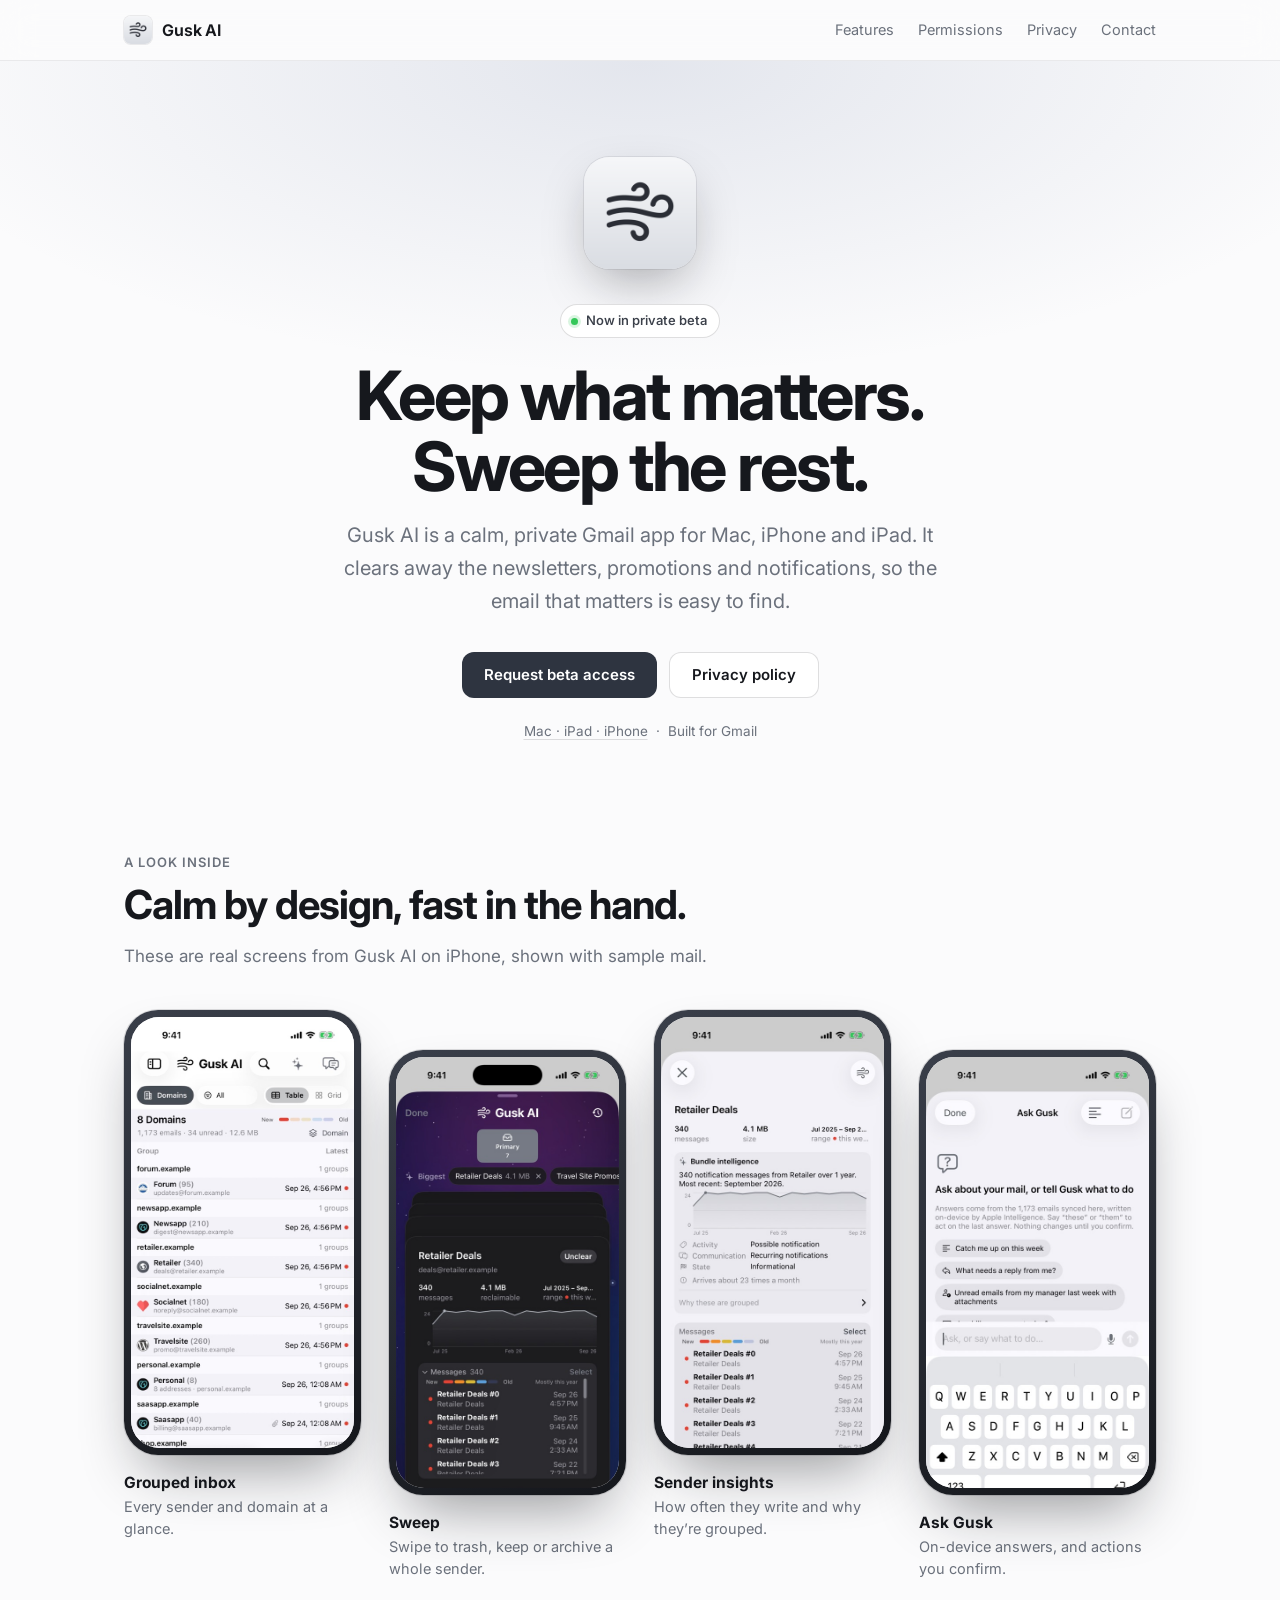
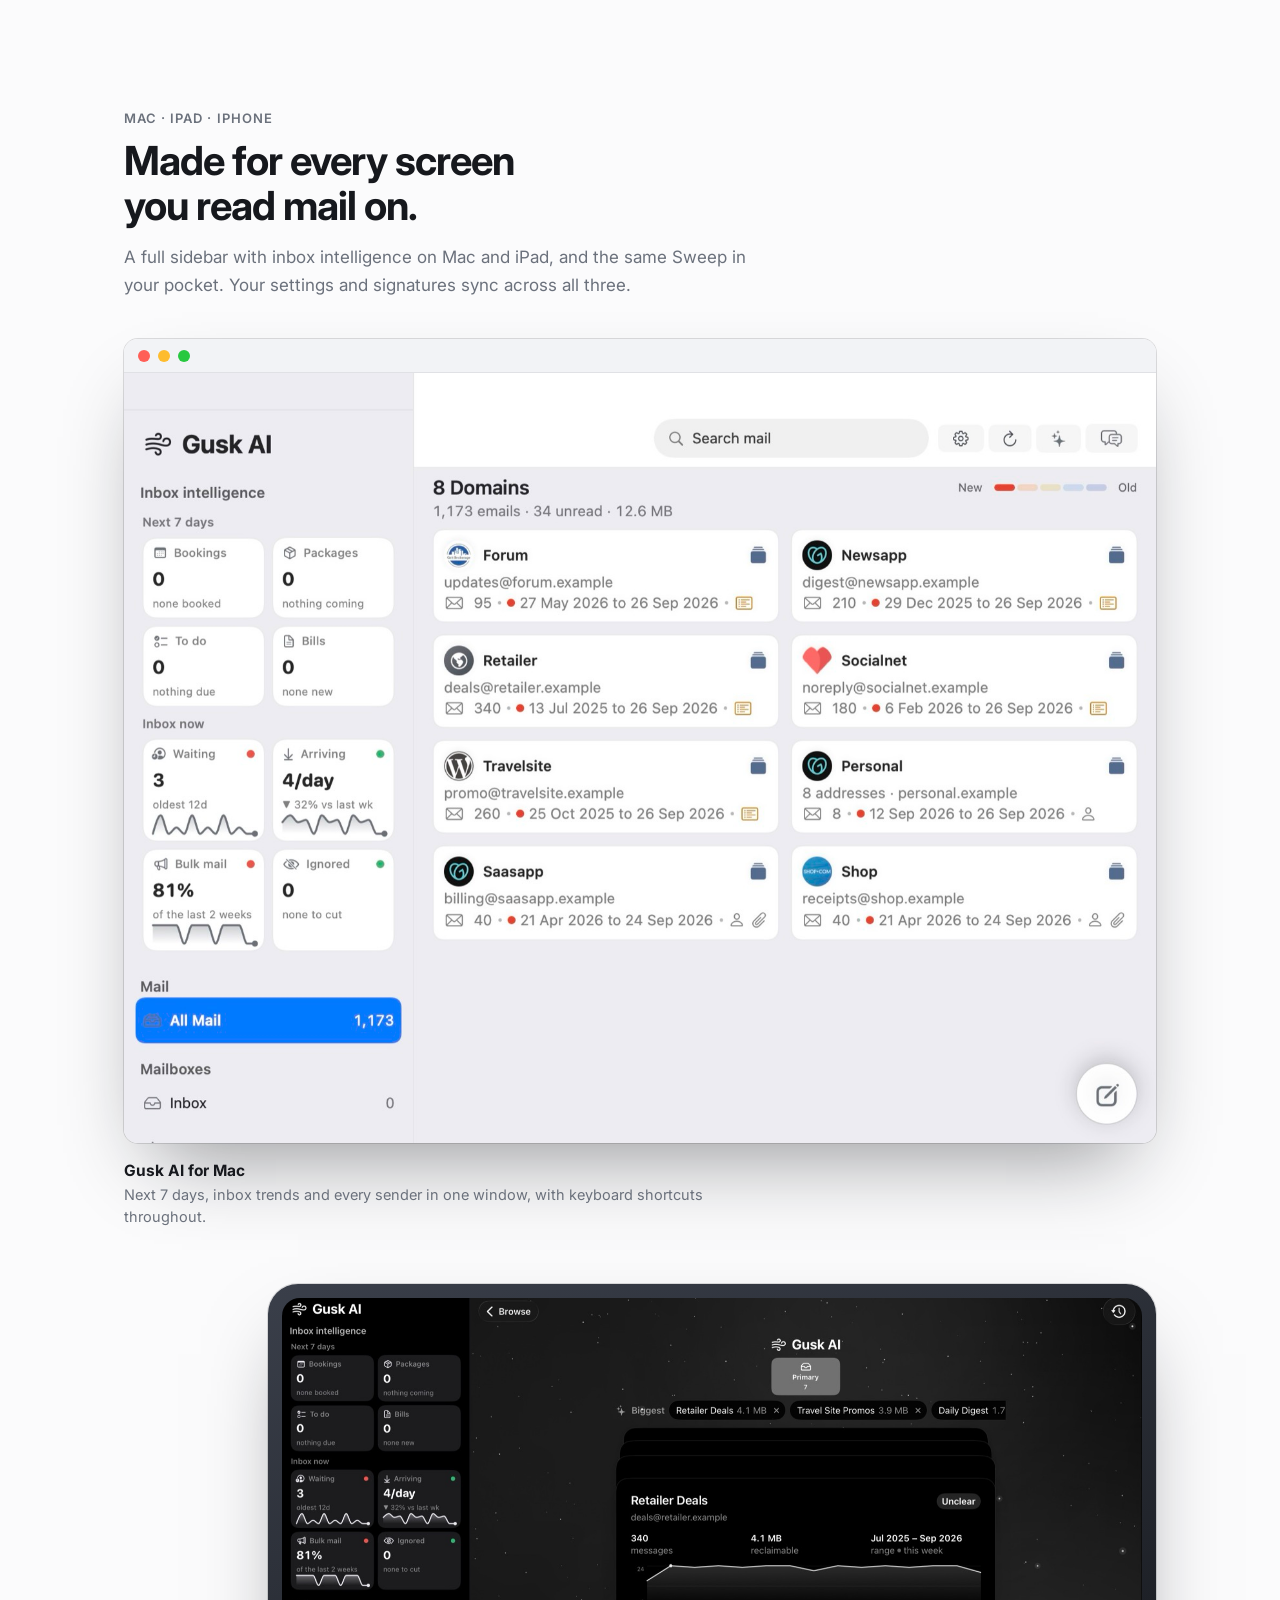
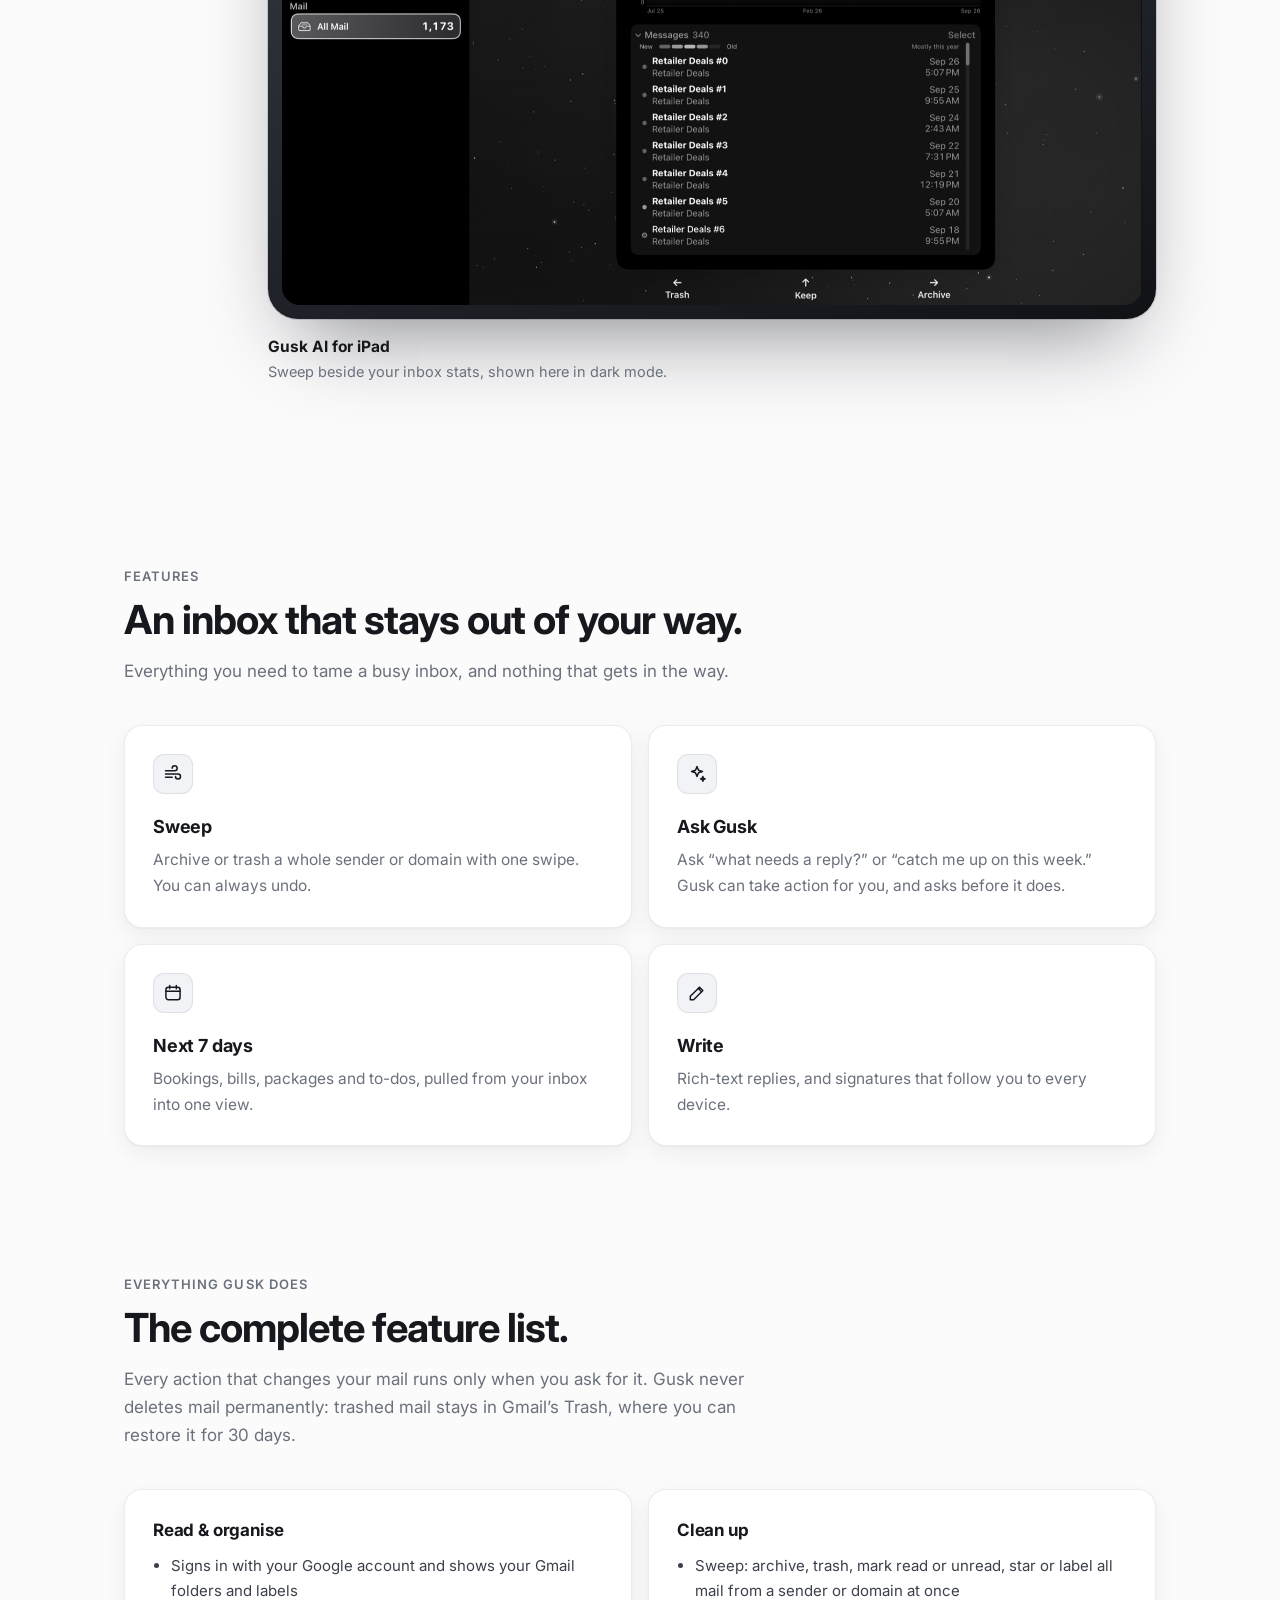
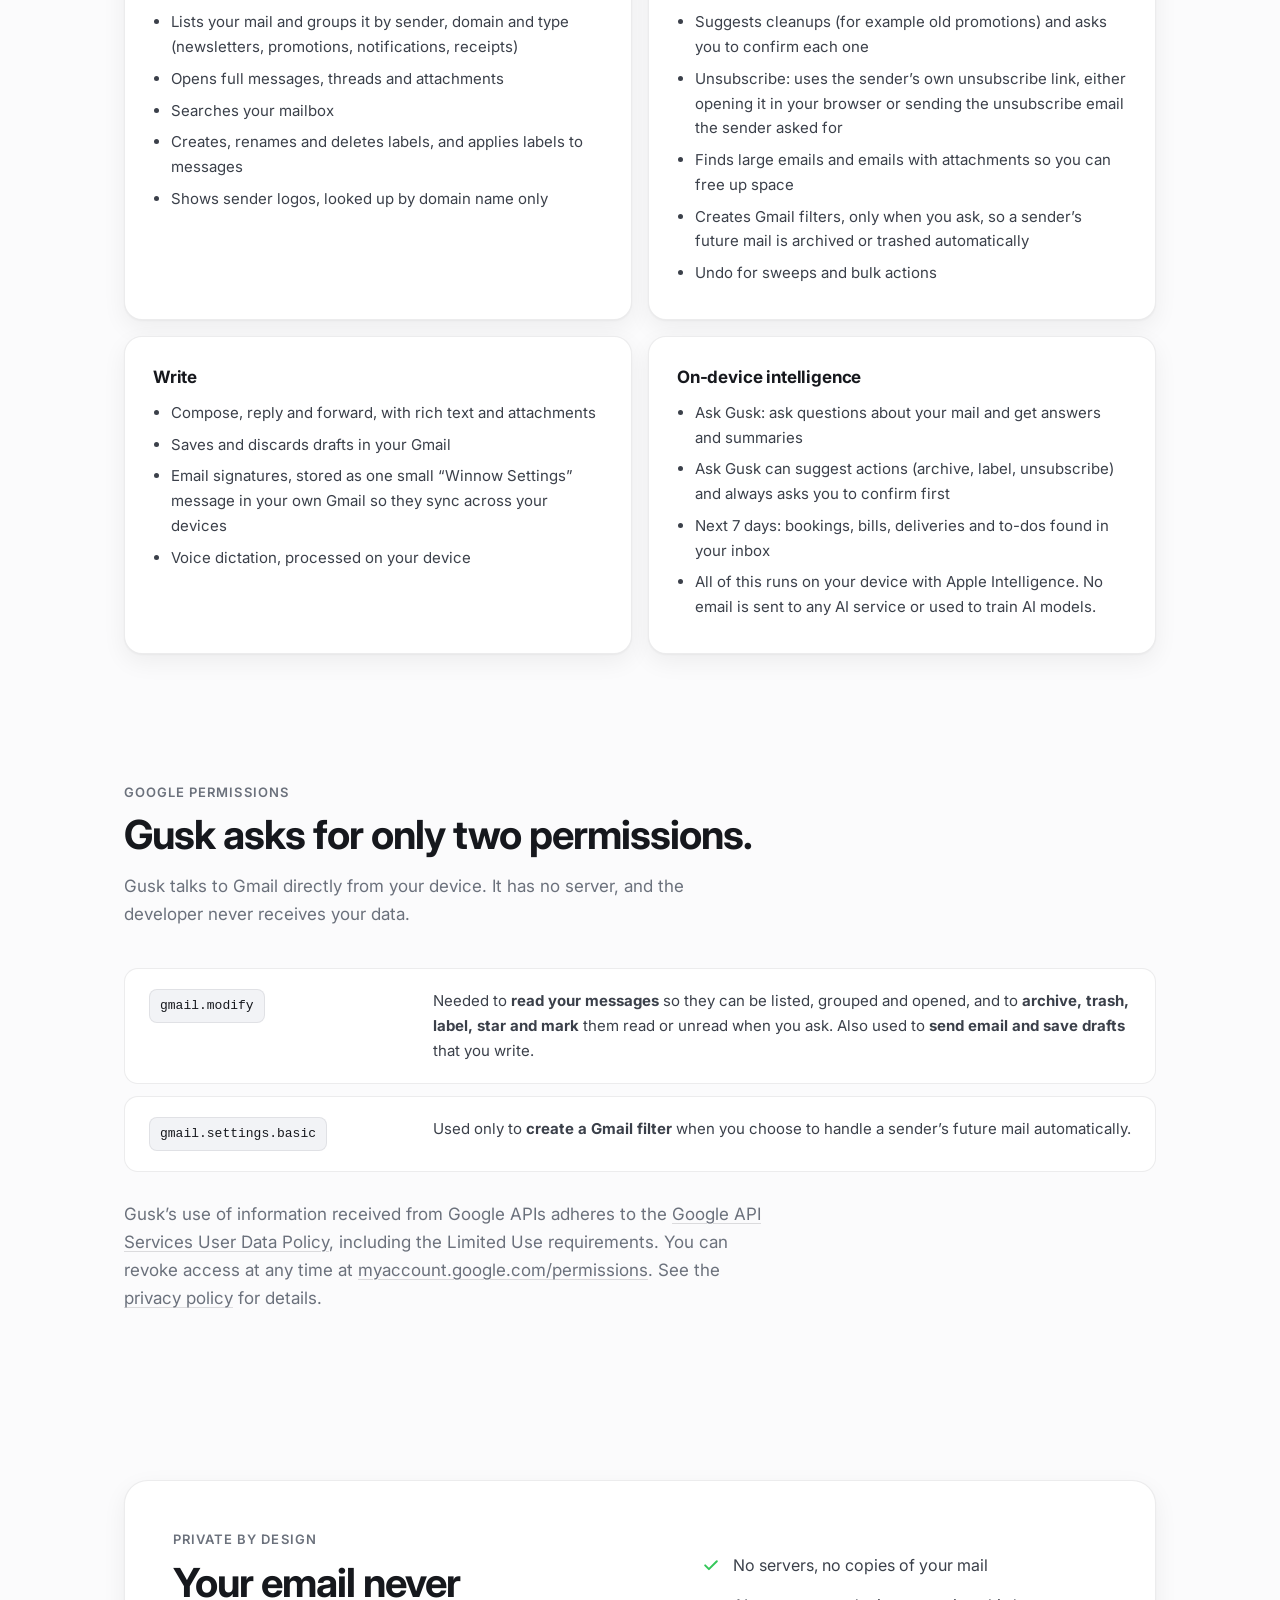
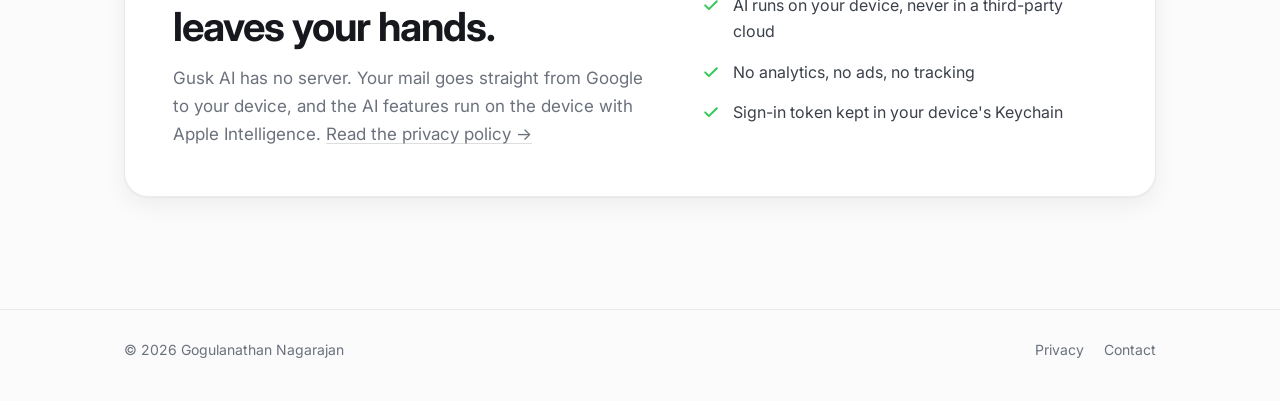
==== index.html @ 300fa30c "Add files via upload" ====
<!doctype html>
<html lang="en"><head><meta charset="utf-8"><meta name="viewport" content="width=device-width,initial-scale=1">
<title>Gusk AI — Keep what matters. Sweep the rest.</title>
<meta name="description" content="Gusk AI — a calm, private Gmail app for Mac, iPhone and iPad. Keep what matters. Sweep the rest.">
<meta name="theme-color" content="#fbfbfc" media="(prefers-color-scheme: light)"><meta name="theme-color" content="#0c0d10" media="(prefers-color-scheme: dark)">
<meta property="og:title" content="Gusk AI"><meta property="og:description" content="A calm, private Gmail app for Mac, iPhone and iPad."><meta property="og:image" content="logo.png">
<link rel="icon" href="logo.png"><link rel="apple-touch-icon" href="logo.png">
<link rel="preconnect" href="https://fonts.googleapis.com"><link rel="preconnect" href="https://fonts.gstatic.com" crossorigin>
<link href="https://fonts.googleapis.com/css2?family=Inter:wght@400;500;600;700;800&display=swap" rel="stylesheet">
<link rel="stylesheet" href="style.css"></head>
<body>
<header class="nav"><div class="wrap">
<a class="brand" href="index.html"><picture><source srcset="logo-dark.png" media="(prefers-color-scheme: dark)"><img src="logo.png" alt="" width="28" height="28"></picture>Gusk AI</a>
<nav><a class="hide-sm" href="#features">Features</a><a class="hide-sm" href="#permissions">Permissions</a><a class="hide-sm" href="#privacy">Privacy</a><a href="mailto:ngogulanathan@gmail.com">Contact</a></nav>
</div></header>

<main>
<div class="hero"><div class="wrap">
<div class="app-icon"><picture><source srcset="logo-dark.png" media="(prefers-color-scheme: dark)"><img src="logo.png" alt="Gusk AI app icon" width="112" height="112"></picture></div><br>
<span class="pill"><i></i>Now in private beta</span>
<h1>Keep what matters. Sweep the rest.</h1>
<p class="lede">Gusk AI is a calm, private Gmail app for Mac, iPhone and iPad. It clears away the newsletters, promotions and notifications, so the email that matters is easy to find.</p>
<div class="cta">
<a class="btn btn-primary" href="mailto:ngogulanathan@gmail.com?subject=Gusk%20AI%20beta">Request beta access</a>
<a class="btn btn-ghost" href="privacy.html">Privacy policy</a>
</div>
<p class="platforms"><a href="#devices">Mac · iPad · iPhone</a> &nbsp;·&nbsp; Built for Gmail</p>
</div></div>

<section id="tour" class="tour"><div class="wrap">
<p class="eyebrow">A look inside</p>
<h2 class="section-title">Calm by design, fast in the hand.</h2>
<p class="section-sub">These are real screens from Gusk AI on iPhone, shown with sample mail.</p>
<div class="shots">
<figure><div class="phone"><img src="shots/inbox.jpg" alt="Inbox grouped by domain, with message counts and dates" loading="lazy"></div><figcaption><b>Grouped inbox</b>Every sender and domain at a glance.</figcaption></figure>
<figure><div class="phone"><img src="shots/sweep.jpg" alt="Sweep card for a bulk sender with Trash, Keep and Archive" loading="lazy"></div><figcaption><b>Sweep</b>Swipe to trash, keep or archive a whole sender.</figcaption></figure>
<figure><div class="phone"><img src="shots/sender.jpg" alt="Sender detail with activity chart and bundle intelligence" loading="lazy"></div><figcaption><b>Sender insights</b>How often they write and why they’re grouped.</figcaption></figure>
<figure><div class="phone"><img src="shots/ask.jpg" alt="Ask Gusk assistant with suggested questions" loading="lazy"></div><figcaption><b>Ask Gusk</b>On-device answers, and actions you confirm.</figcaption></figure>
</div>
</div></section>

<section id="devices"><div class="wrap">
<p class="eyebrow">Mac · iPad · iPhone</p>
<h2 class="section-title">Made for every screen you read mail on.</h2>
<p class="section-sub">A full sidebar with inbox intelligence on Mac and iPad, and the same Sweep in your pocket. Your settings and signatures sync across all three.</p>
<figure class="device mac"><div class="win"><div class="bar"><i></i><i></i><i></i></div><img src="shots/mac.jpg" alt="Gusk AI on Mac: sidebar with Next 7 days and inbox stats, and senders grouped by domain" loading="lazy"></div>
<figcaption><b>Gusk AI for Mac</b>Next 7 days, inbox trends and every sender in one window, with keyboard shortcuts throughout.</figcaption></figure>
<figure class="device ipad"><div class="tablet"><img src="shots/ipad.jpg" alt="Gusk AI on iPad in dark mode: Sweep card beside the inbox intelligence sidebar" loading="lazy"></div>
<figcaption><b>Gusk AI for iPad</b>Sweep beside your inbox stats, shown here in dark mode.</figcaption></figure>
</div></section>

<section id="features"><div class="wrap">
<p class="eyebrow">Features</p>
<h2 class="section-title">An inbox that stays out of your way.</h2>
<p class="section-sub">Everything you need to tame a busy inbox, and nothing that gets in the way.</p>
<div class="grid">
<article class="feature"><div class="ic"><svg viewBox="0 0 24 24"><path d="M3 8h11a3 3 0 1 0-3-3M3 12h15a3 3 0 1 1-3 3M3 16h8"/></svg></div>
<h3>Sweep</h3><p>Archive or trash a whole sender or domain with one swipe. You can always undo.</p></article>
<article class="feature"><div class="ic"><svg viewBox="0 0 24 24"><path d="M12 3l1.8 4.6L18.5 9l-4.7 1.6L12 15l-1.8-4.4L5.5 9l4.7-1.4z"/><path d="M19 15l.8 2 2 .8-2 .8-.8 2-.8-2-2-.8 2-.8z"/></svg></div>
<h3>Ask Gusk</h3><p>Ask “what needs a reply?” or “catch me up on this week.” Gusk can take action for you, and asks before it does.</p></article>
<article class="feature"><div class="ic"><svg viewBox="0 0 24 24"><rect x="3.5" y="5" width="17" height="15" rx="3"/><path d="M3.5 10h17M8 3v4M16 3v4"/></svg></div>
<h3>Next 7 days</h3><p>Bookings, bills, packages and to-dos, pulled from your inbox into one view.</p></article>
<article class="feature"><div class="ic"><svg viewBox="0 0 24 24"><path d="M4 20h4L19 9l-4-4L4 16z"/><path d="M13.5 6.5l4 4"/></svg></div>
<h3>Write</h3><p>Rich-text replies, and signatures that follow you to every device.</p></article>
</div>
</div></section>

<section id="everything"><div class="wrap">
<p class="eyebrow">Everything Gusk does</p>
<h2 class="section-title">The complete feature list.</h2>
<p class="section-sub">Every action that changes your mail runs only when you ask for it. Gusk never deletes mail permanently: trashed mail stays in Gmail’s Trash, where you can restore it for 30 days.</p>
<div class="spec">
<div><h3>Read &amp; organise</h3><ul>
<li>Signs in with your Google account and shows your Gmail folders and labels</li>
<li>Lists your mail and groups it by sender, domain and type (newsletters, promotions, notifications, receipts)</li>
<li>Opens full messages, threads and attachments</li>
<li>Searches your mailbox</li>
<li>Creates, renames and deletes labels, and applies labels to messages</li>
<li>Shows sender logos, looked up by domain name only</li>
</ul></div>
<div><h3>Clean up</h3><ul>
<li>Sweep: archive, trash, mark read or unread, star or label all mail from a sender or domain at once</li>
<li>Suggests cleanups (for example old promotions) and asks you to confirm each one</li>
<li>Unsubscribe: uses the sender’s own unsubscribe link, either opening it in your browser or sending the unsubscribe email the sender asked for</li>
<li>Finds large emails and emails with attachments so you can free up space</li>
<li>Creates Gmail filters, only when you ask, so a sender’s future mail is archived or trashed automatically</li>
<li>Undo for sweeps and bulk actions</li>
</ul></div>
<div><h3>Write</h3><ul>
<li>Compose, reply and forward, with rich text and attachments</li>
<li>Saves and discards drafts in your Gmail</li>
<li>Email signatures, stored as one small “Winnow Settings” message in your own Gmail so they sync across your devices</li>
<li>Voice dictation, processed on your device</li>
</ul></div>
<div><h3>On-device intelligence</h3><ul>
<li>Ask Gusk: ask questions about your mail and get answers and summaries</li>
<li>Ask Gusk can suggest actions (archive, label, unsubscribe) and always asks you to confirm first</li>
<li>Next 7 days: bookings, bills, deliveries and to-dos found in your inbox</li>
<li>All of this runs on your device with Apple Intelligence. No email is sent to any AI service or used to train AI models.</li>
</ul></div>
</div>
</div></section>

<section id="permissions"><div class="wrap">
<p class="eyebrow">Google permissions</p>
<h2 class="section-title">Gusk asks for only two permissions.</h2>
<p class="section-sub">Gusk talks to Gmail directly from your device. It has no server, and the developer never receives your data.</p>
<div class="scopes">
<div class="scope"><code>gmail.modify</code><p>Needed to <b>read your messages</b> so they can be listed, grouped and opened, and to <b>archive, trash, label, star and mark</b> them read or unread when you ask. Also used to <b>send email and save drafts</b> that you write.</p></div>
<div class="scope"><code>gmail.settings.basic</code><p>Used only to <b>create a Gmail filter</b> when you choose to handle a sender’s future mail automatically.</p></div>
</div>
<p class="section-sub" style="margin-top:28px">Gusk’s use of information received from Google APIs adheres to the <a href="https://developers.google.com/terms/api-services-user-data-policy">Google API Services User Data Policy</a>, including the Limited Use requirements. You can revoke access at any time at <a href="https://myaccount.google.com/permissions">myaccount.google.com/permissions</a>. See the <a href="privacy.html">privacy policy</a> for details.</p>
</div></section>

<section id="privacy"><div class="wrap">
<div class="privacy-band">
<div>
<p class="eyebrow">Private by design</p>
<h2 class="section-title">Your email never leaves your hands.</h2>
<p class="section-sub" style="margin:0">Gusk AI has no server. Your mail goes straight from Google to your device, and the AI features run on the device with Apple Intelligence. <a href="privacy.html">Read the privacy policy →</a></p>
</div>
<ul class="checks">
<li><svg viewBox="0 0 24 24"><path d="M5 12.5l4.5 4.5L19 7.5"/></svg>No servers, no copies of your mail</li>
<li><svg viewBox="0 0 24 24"><path d="M5 12.5l4.5 4.5L19 7.5"/></svg>AI runs on your device, never in a third-party cloud</li>
<li><svg viewBox="0 0 24 24"><path d="M5 12.5l4.5 4.5L19 7.5"/></svg>No analytics, no ads, no tracking</li>
<li><svg viewBox="0 0 24 24"><path d="M5 12.5l4.5 4.5L19 7.5"/></svg>Sign-in token kept in your device's Keychain</li>
</ul>
</div>
</div></section>
</main>

<footer class="foot"><div class="wrap">
<span>© 2026 Gogulanathan Nagarajan</span>
<nav><a href="privacy.html">Privacy</a><a href="mailto:ngogulanathan@gmail.com">Contact</a></nav>
</div></footer>
</body></html>
---- style.css ----
:root{
  --bg:#fbfbfc;--bg-2:#f2f3f6;--card:#fff;--ink:#16181d;--ink-2:#3b404a;--muted:#6b717c;
  --line:rgba(22,24,29,.08);--line-2:rgba(22,24,29,.14);--accent:#2e3440;--accent-ink:#fff;
  --glow:rgba(120,135,170,.18);--shadow:0 1px 2px rgba(16,18,24,.04),0 8px 24px rgba(16,18,24,.06);
  --radius:18px;--max:1080px;
  --font:"Inter",-apple-system,BlinkMacSystemFont,"SF Pro Text","Segoe UI",Roboto,Helvetica,Arial,sans-serif;
}
@media (prefers-color-scheme:dark){:root{
  --bg:#0c0d10;--bg-2:#121419;--card:#15171c;--ink:#eceef2;--ink-2:#c3c8d1;--muted:#8a919c;
  --line:rgba(255,255,255,.07);--line-2:rgba(255,255,255,.13);--accent:#eceef2;--accent-ink:#111318;
  --glow:rgba(120,140,190,.16);--shadow:0 1px 2px rgba(0,0,0,.3),0 12px 32px rgba(0,0,0,.35);
}}
*{box-sizing:border-box}
html{-webkit-text-size-adjust:100%;scroll-behavior:smooth}
body{margin:0;background:var(--bg);color:var(--ink);font:16px/1.65 var(--font);-webkit-font-smoothing:antialiased;text-rendering:optimizeLegibility}
a{color:inherit;text-decoration-color:var(--line-2);text-underline-offset:3px}
a:hover{text-decoration-color:currentColor}
.wrap{max-width:var(--max);margin:0 auto;padding:0 24px}
@media (max-width:600px){.wrap{padding:0 16px}}

/* Nav */
.nav{position:sticky;top:0;z-index:10;background:color-mix(in srgb,var(--bg) 78%,transparent);backdrop-filter:saturate(180%) blur(16px);-webkit-backdrop-filter:saturate(180%) blur(16px);border-bottom:1px solid var(--line)}
.nav .wrap{display:flex;align-items:center;justify-content:space-between;height:60px}
.brand{display:flex;align-items:center;gap:10px;font-weight:650;letter-spacing:-.01em;text-decoration:none}
.brand picture{display:flex}
.brand img{width:28px;height:28px;border-radius:7px;box-shadow:0 0 0 1px var(--line)}
.nav nav{display:flex;gap:24px;font-size:14.5px;color:var(--muted)}
.nav nav a{text-decoration:none}
.nav nav a:hover{color:var(--ink)}
@media (max-width:600px){.nav nav .hide-sm{display:none}}

/* Hero */
.hero{position:relative;text-align:center;padding:96px 0 72px;overflow:hidden}
.hero::before{content:"";position:absolute;inset:-40% -10% auto;height:620px;background:radial-gradient(closest-side,var(--glow),transparent);pointer-events:none}
.hero>*{position:relative}
.app-icon{display:inline-flex;margin-bottom:28px}
.app-icon img{width:112px;height:112px;border-radius:25px;box-shadow:0 0 0 1px var(--line),0 20px 50px -12px rgba(16,18,24,.35)}
.pill{display:inline-flex;align-items:center;gap:8px;font-size:13px;font-weight:550;color:var(--ink-2);border:1px solid var(--line-2);background:var(--card);border-radius:999px;padding:5px 12px 5px 10px;margin-bottom:22px}
.pill i{width:7px;height:7px;border-radius:50%;background:#34c759;box-shadow:0 0 0 3px rgba(52,199,89,.18)}
.hero h1{font-size:clamp(40px,7vw,68px);line-height:1.04;letter-spacing:-.035em;font-weight:720;margin:0 auto 18px;max-width:14ch}
.hero .lede{font-size:clamp(17px,2.2vw,20px);color:var(--muted);max-width:40rem;margin:0 auto 34px}
.cta{display:flex;gap:12px;justify-content:center;flex-wrap:wrap}
.btn{display:inline-flex;align-items:center;gap:8px;height:46px;padding:0 22px;border-radius:12px;font-weight:600;font-size:15px;text-decoration:none;transition:transform .15s ease,background .15s ease}
.btn:hover{transform:translateY(-1px)}
.btn-primary{background:var(--accent);color:var(--accent-ink)}
.btn-ghost{border:1px solid var(--line-2);background:var(--card)}
.platforms{margin-top:22px;font-size:13.5px;color:var(--muted)}

/* Sections */
section{padding:64px 0}
.eyebrow{font-size:13px;font-weight:600;letter-spacing:.08em;text-transform:uppercase;color:var(--muted);margin:0 0 10px}
.section-title{font-size:clamp(28px,4vw,40px);line-height:1.12;letter-spacing:-.025em;font-weight:700;margin:0 0 14px;max-width:26ch;text-wrap:balance}
.section-sub{color:var(--muted);font-size:17px;max-width:40rem;margin:0 0 40px}
.grid{display:grid;grid-template-columns:repeat(2,1fr);gap:16px}
@media (max-width:760px){.grid{grid-template-columns:1fr}}
.feature{background:var(--card);border:1px solid var(--line);border-radius:var(--radius);padding:28px;box-shadow:var(--shadow)}
.feature .ic{width:40px;height:40px;border-radius:11px;display:grid;place-items:center;background:var(--bg-2);border:1px solid var(--line);margin-bottom:18px}
.feature .ic svg{width:20px;height:20px;stroke:var(--ink);fill:none;stroke-width:1.8;stroke-linecap:round;stroke-linejoin:round}
.feature h3{font-size:18px;letter-spacing:-.01em;margin:0 0 6px}
.feature p{margin:0;color:var(--muted);font-size:15.5px}

.privacy-band{background:var(--card);border:1px solid var(--line);border-radius:24px;padding:48px;box-shadow:var(--shadow);display:grid;grid-template-columns:1.2fr 1fr;gap:40px;align-items:center}
@media (max-width:760px){.privacy-band{grid-template-columns:1fr;padding:28px;gap:24px}}
.checks{list-style:none;padding:0;margin:0;display:grid;gap:14px}
.checks li{display:flex;gap:12px;align-items:flex-start;color:var(--ink-2)}
.checks svg{flex:none;width:20px;height:20px;margin-top:3px;stroke:#34c759;fill:none;stroke-width:2.4;stroke-linecap:round;stroke-linejoin:round}

/* Footer */
.foot{border-top:1px solid var(--line);margin-top:48px;padding:28px 0 40px;font-size:14px;color:var(--muted)}
.foot .wrap{display:flex;justify-content:space-between;gap:16px;flex-wrap:wrap}
.foot nav{display:flex;gap:20px}
.foot a{text-decoration:none}.foot a:hover{color:var(--ink)}

/* Legal / prose page */
.prose{max-width:720px;margin:0 auto;padding:72px 0 24px}
.prose h1{font-size:clamp(34px,5vw,48px);letter-spacing:-.03em;line-height:1.1;margin:0 0 10px}
.prose .meta{color:var(--muted);margin:0 0 36px}
.prose .summary{background:var(--card);border:1px solid var(--line);border-radius:var(--radius);padding:22px 24px;box-shadow:var(--shadow);margin-bottom:12px}
.prose h2{font-size:21px;letter-spacing:-.015em;margin:44px 0 10px}
.prose p,.prose li{color:var(--ink-2)}
.prose ul{padding-left:20px}
.prose li{margin:6px 0}
.prose b{color:var(--ink)}

/* Full feature list + scopes */
.spec{display:grid;grid-template-columns:repeat(2,1fr);gap:16px}
@media (max-width:760px){.spec{grid-template-columns:1fr}}
.spec>div{background:var(--card);border:1px solid var(--line);border-radius:var(--radius);padding:26px 28px;box-shadow:var(--shadow)}
.spec h3{font-size:17px;margin:0 0 10px;letter-spacing:-.01em}
.spec ul{margin:0;padding-left:18px;color:var(--ink-2);font-size:15px}
.spec li{margin:7px 0}
.scopes{display:grid;gap:12px}
.scope{background:var(--card);border:1px solid var(--line);border-radius:14px;padding:20px 24px;display:grid;grid-template-columns:260px 1fr;gap:24px;align-items:start}
@media (max-width:760px){.scope{grid-template-columns:1fr;gap:8px}}
.scope code{font:13px/1.5 ui-monospace,SFMono-Regular,Menlo,monospace;background:var(--bg-2);border:1px solid var(--line);border-radius:8px;padding:6px 10px;justify-self:start;word-break:break-all}
.scope p{margin:0;color:var(--ink-2);font-size:15px}

/* Screenshot tour */
.tour{padding-top:24px}
.shots{display:grid;grid-template-columns:repeat(4,1fr);gap:28px;align-items:start}
@media (max-width:900px){.shots{grid-template-columns:repeat(2,1fr);gap:24px}}
@media (max-width:480px){.shots{display:flex;overflow-x:auto;scroll-snap-type:x mandatory;margin:0 -16px;padding:0 16px 8px}.shots figure{flex:0 0 72%;scroll-snap-align:center}}
.shots figure{margin:0}
.phone{position:relative;border-radius:34px;padding:7px;background:linear-gradient(160deg,#3a3f4a,#15171c);box-shadow:0 0 0 1px var(--line-2),0 30px 60px -20px rgba(16,18,24,.45);transition:transform .25s ease}
.phone:hover{transform:translateY(-4px)}
.phone img{display:block;width:100%;aspect-ratio:1206/2330;object-fit:cover;object-position:top;border-radius:28px;background:var(--bg-2)}
.shots figure:nth-child(even){margin-top:40px}
@media (max-width:480px){.shots figure:nth-child(even){margin-top:0}}
figcaption{margin-top:16px;font-size:14.5px;color:var(--muted);line-height:1.5}
figcaption b{display:block;color:var(--ink);font-size:15.5px;margin-bottom:2px}

/* Mac + iPad */
.device{margin:0 0 56px}
.device figcaption{max-width:40rem}
.win{border-radius:14px;overflow:hidden;background:var(--card);box-shadow:0 0 0 1px var(--line-2),0 40px 80px -30px rgba(16,18,24,.45)}
.win .bar{height:34px;display:flex;align-items:center;gap:8px;padding:0 14px;background:var(--bg-2);border-bottom:1px solid var(--line)}
.win .bar i{width:12px;height:12px;border-radius:50%;background:#ff5f57}
.win .bar i:nth-child(2){background:#febc2e}.win .bar i:nth-child(3){background:#28c840}
.win img,.tablet img{display:block;width:100%;height:auto}
.tablet{border-radius:30px;padding:14px;background:linear-gradient(160deg,#3a3f4a,#101216);box-shadow:0 0 0 1px var(--line-2),0 40px 80px -30px rgba(16,18,24,.5)}
.tablet img{border-radius:18px}
@media (min-width:900px){.device.ipad{width:86%;margin-left:auto}}
@media (max-width:600px){.tablet{padding:7px;border-radius:18px}.tablet img{border-radius:12px}}
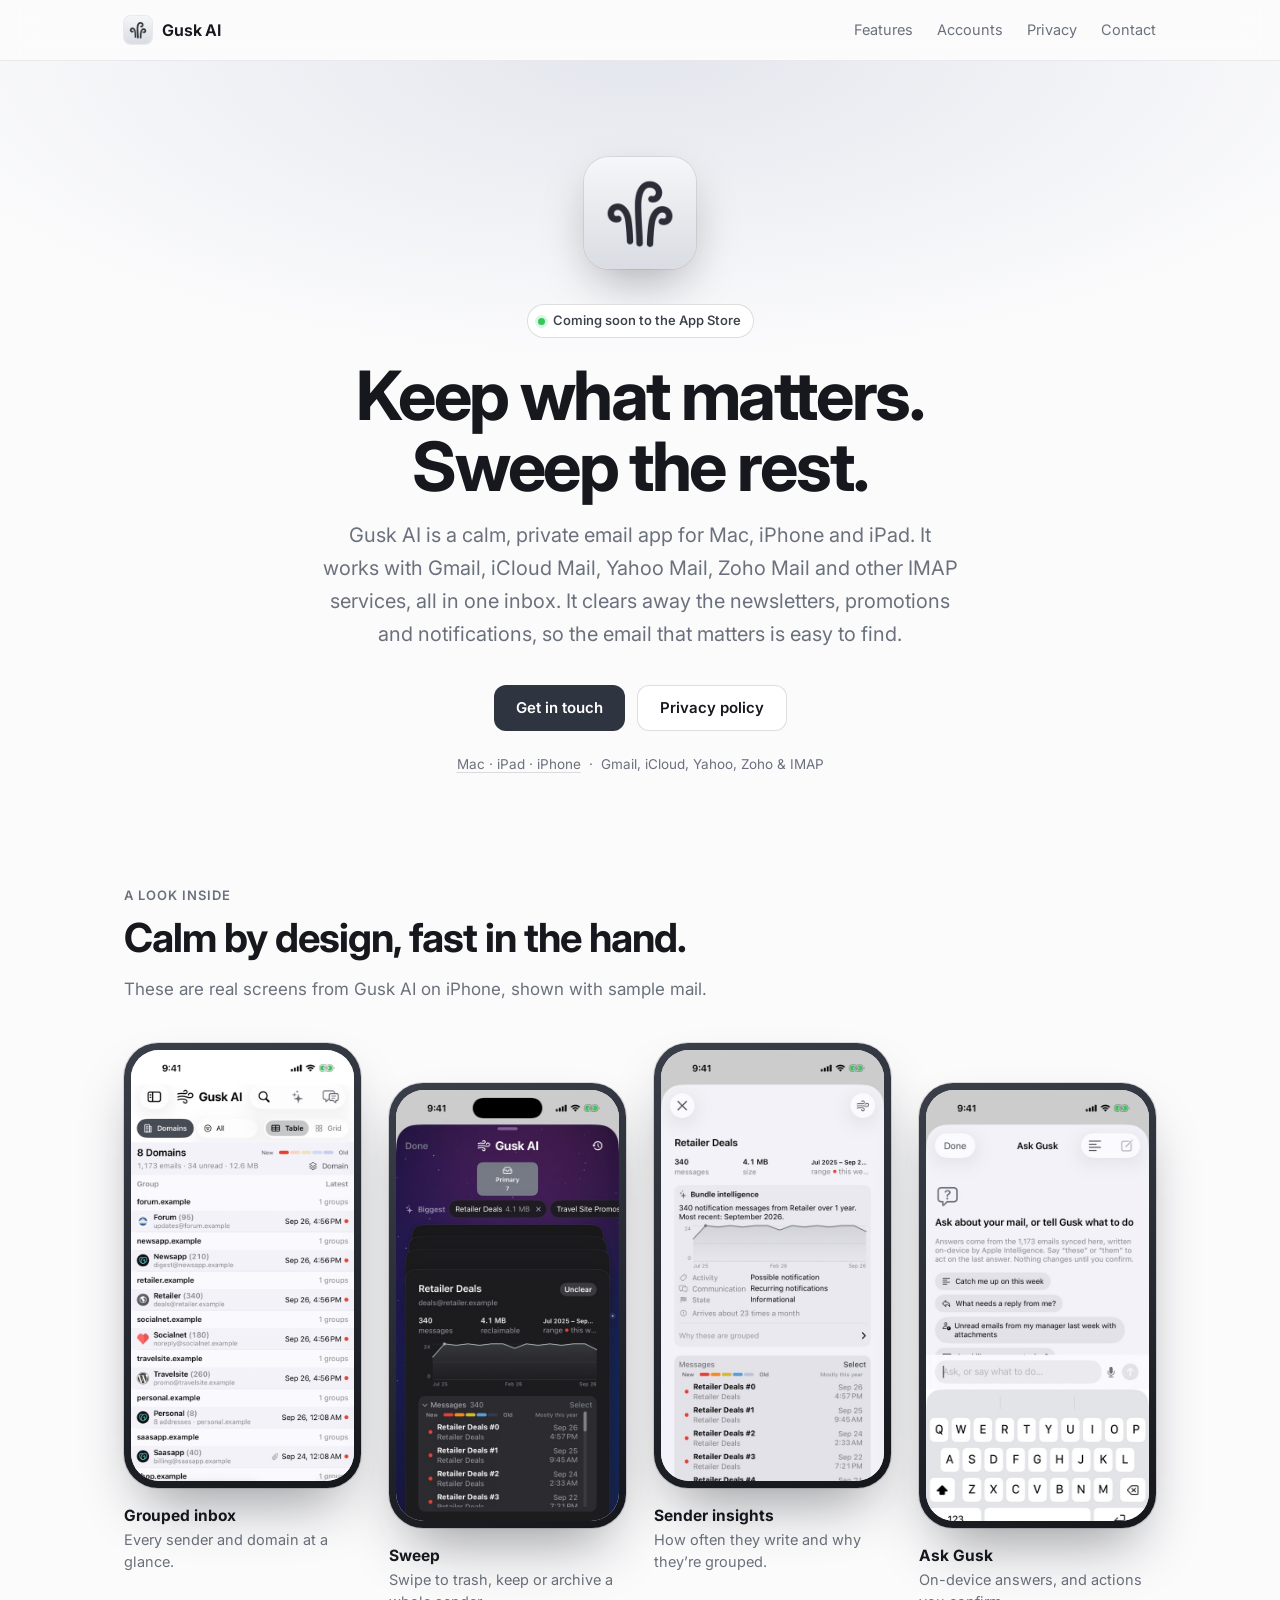
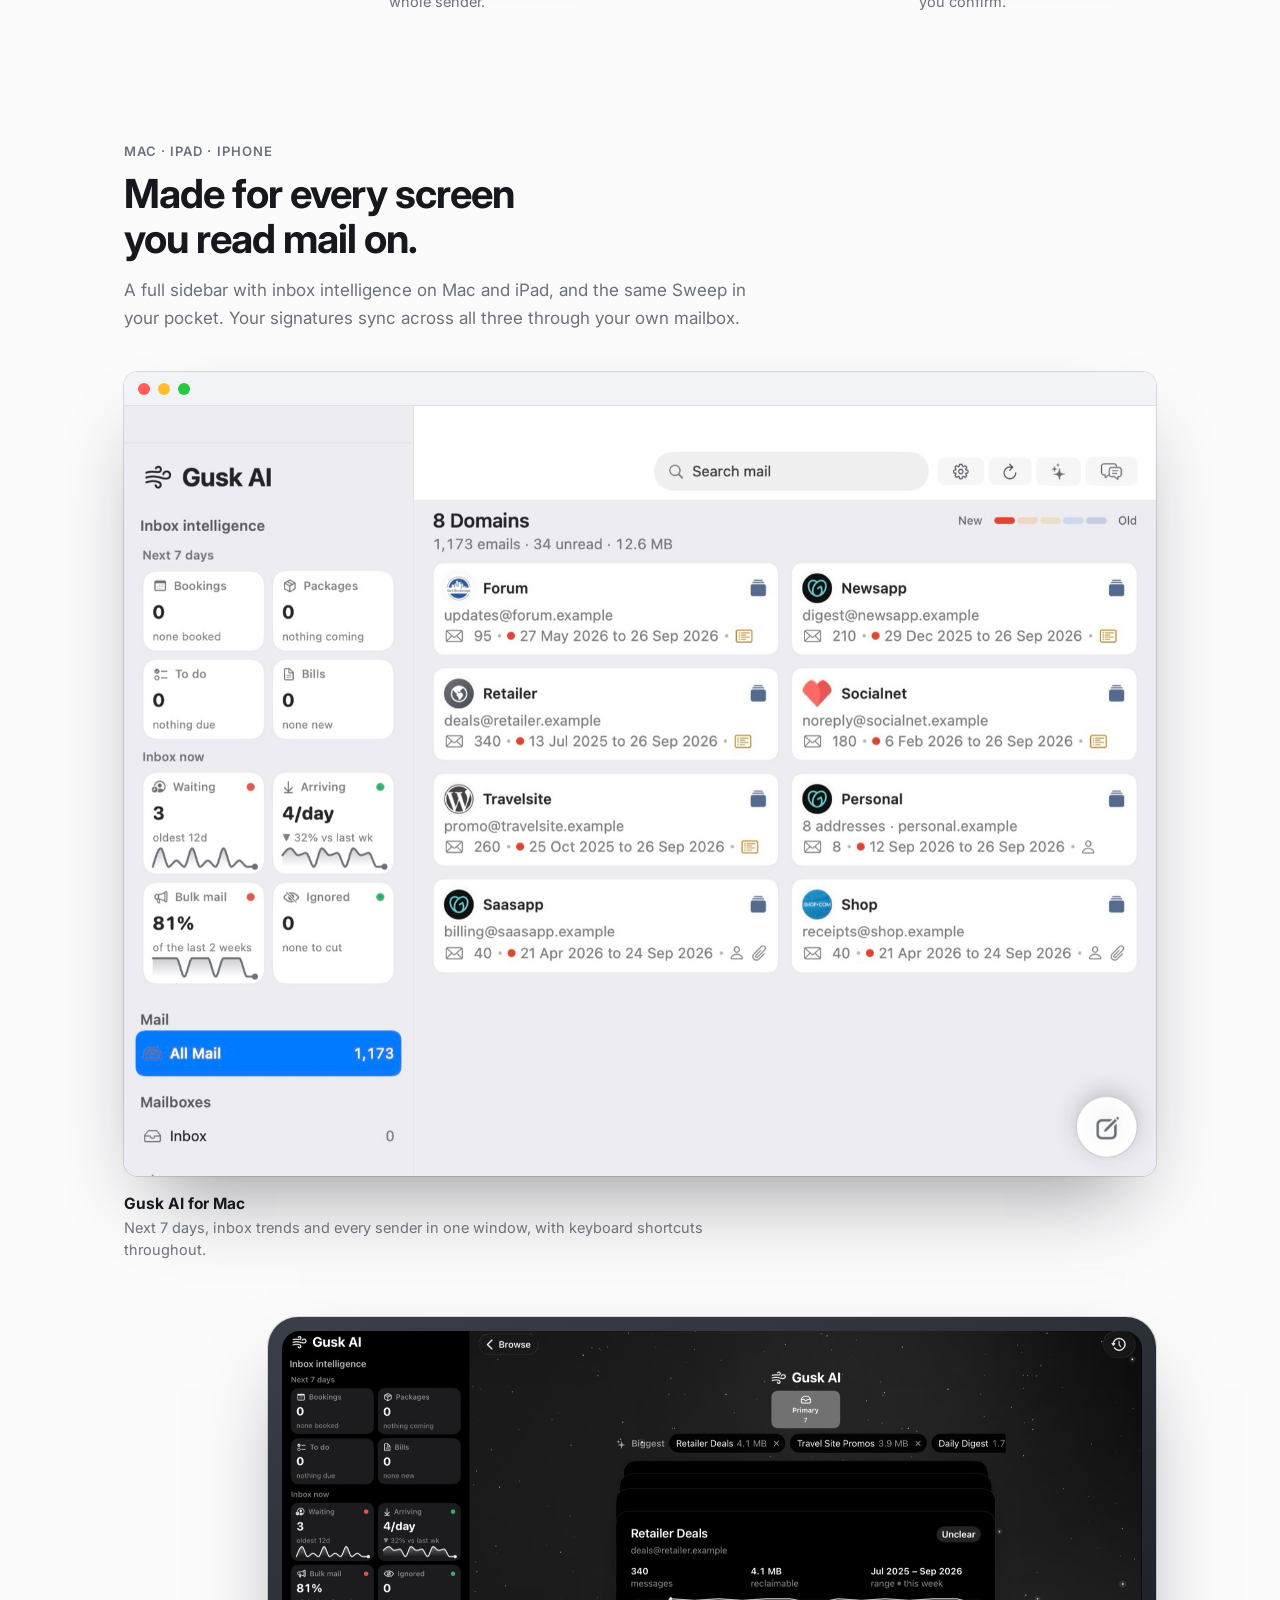
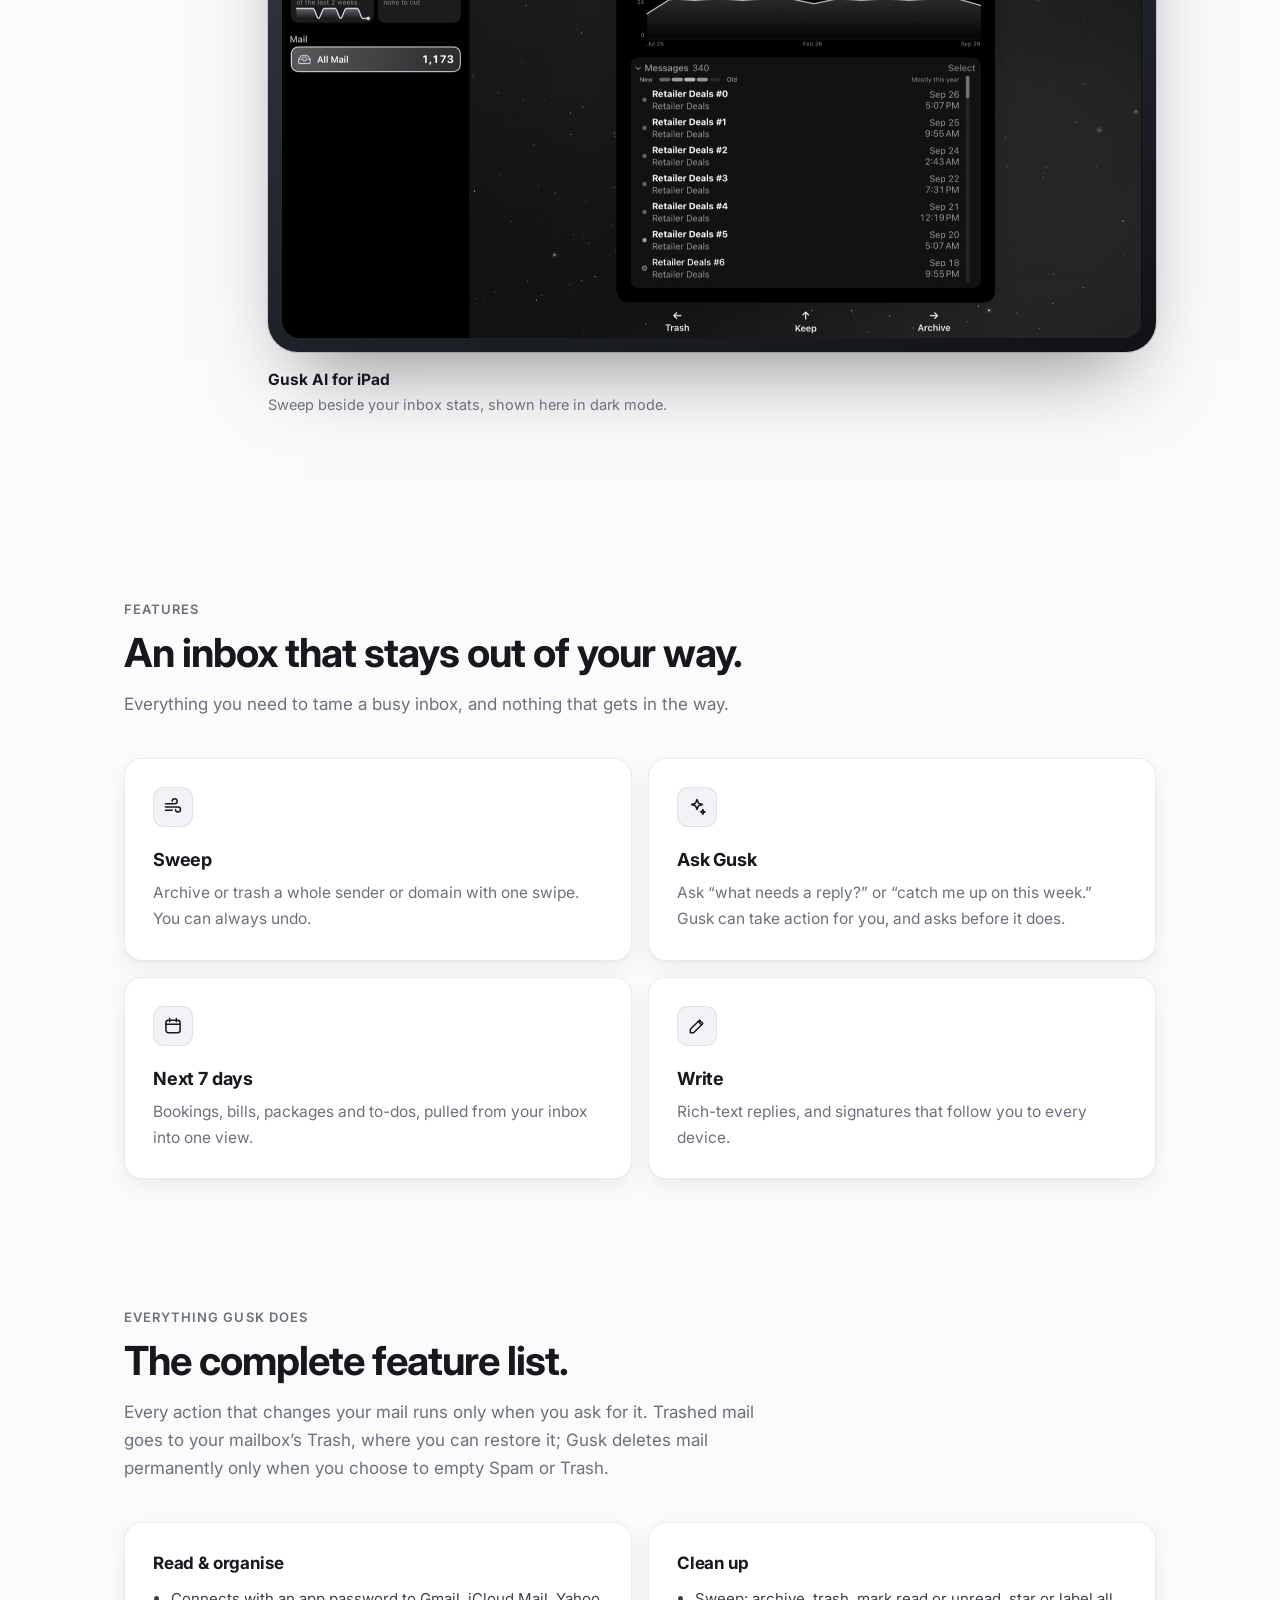
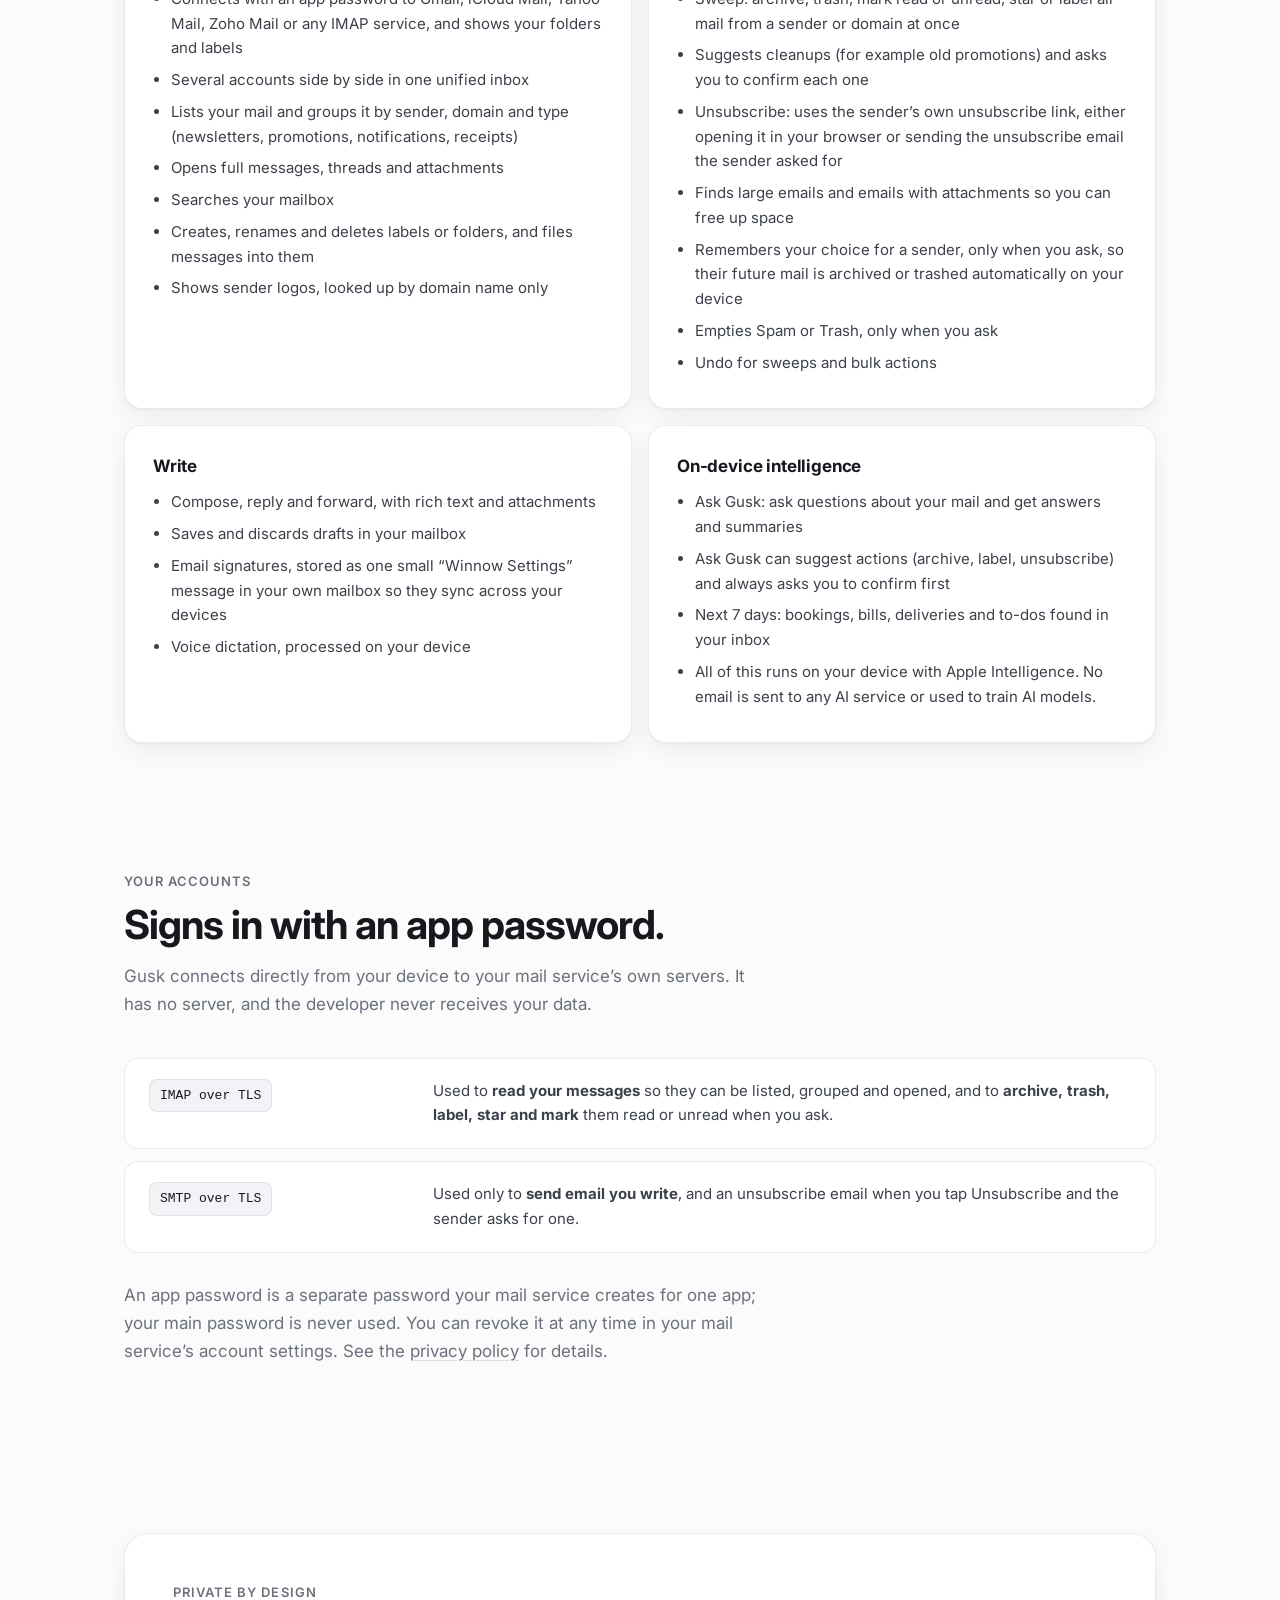
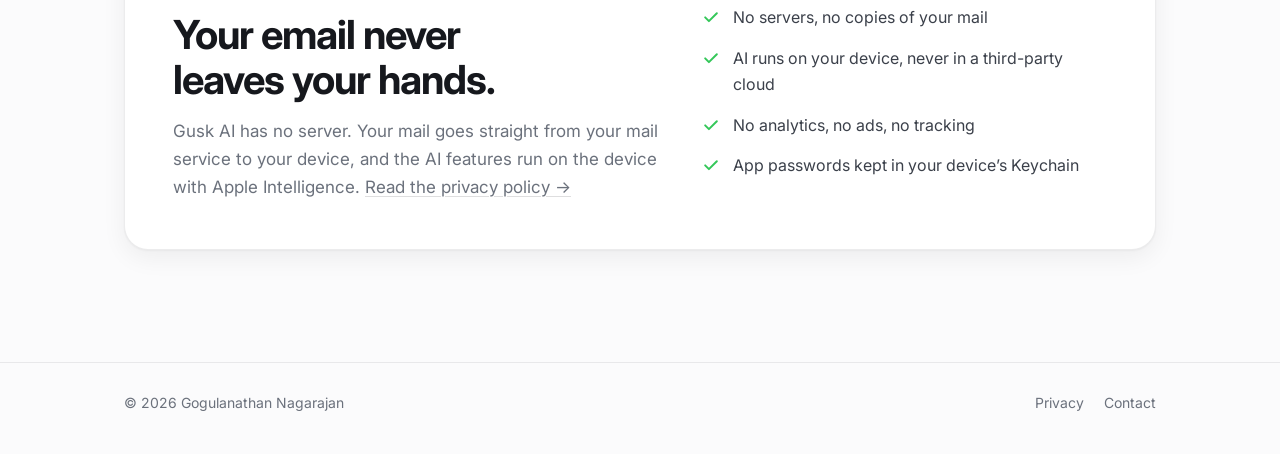
==== commit e8203c19: "New logo; app-password (IMAP) sign-in copy and privacy policy" ====
--- a/index.html
+++ b/index.html
@@ -1,9 +1,9 @@
 <!doctype html>
 <html lang="en"><head><meta charset="utf-8"><meta name="viewport" content="width=device-width,initial-scale=1">
 <title>Gusk AI — Keep what matters. Sweep the rest.</title>
-<meta name="description" content="Gusk AI — a calm, private Gmail app for Mac, iPhone and iPad. Keep what matters. Sweep the rest.">
+<meta name="description" content="Gusk AI — a calm, private email app for Mac, iPhone and iPad. Keep what matters. Sweep the rest.">
 <meta name="theme-color" content="#fbfbfc" media="(prefers-color-scheme: light)"><meta name="theme-color" content="#0c0d10" media="(prefers-color-scheme: dark)">
-<meta property="og:title" content="Gusk AI"><meta property="og:description" content="A calm, private Gmail app for Mac, iPhone and iPad."><meta property="og:image" content="logo.png">
+<meta property="og:title" content="Gusk AI"><meta property="og:description" content="A calm, private email app for Mac, iPhone and iPad."><meta property="og:image" content="logo.png">
 <link rel="icon" href="logo.png"><link rel="apple-touch-icon" href="logo.png">
 <link rel="preconnect" href="https://fonts.googleapis.com"><link rel="preconnect" href="https://fonts.gstatic.com" crossorigin>
 <link href="https://fonts.googleapis.com/css2?family=Inter:wght@400;500;600;700;800&display=swap" rel="stylesheet">
@@ -11,20 +11,20 @@
 <body>
 <header class="nav"><div class="wrap">
 <a class="brand" href="index.html"><picture><source srcset="logo-dark.png" media="(prefers-color-scheme: dark)"><img src="logo.png" alt="" width="28" height="28"></picture>Gusk AI</a>
-<nav><a class="hide-sm" href="#features">Features</a><a class="hide-sm" href="#permissions">Permissions</a><a class="hide-sm" href="#privacy">Privacy</a><a href="mailto:ngogulanathan@gmail.com">Contact</a></nav>
+<nav><a class="hide-sm" href="#features">Features</a><a class="hide-sm" href="#accounts">Accounts</a><a class="hide-sm" href="#privacy">Privacy</a><a href="mailto:ngogulanathan@gmail.com">Contact</a></nav>
 </div></header>
 
 <main>
 <div class="hero"><div class="wrap">
 <div class="app-icon"><picture><source srcset="logo-dark.png" media="(prefers-color-scheme: dark)"><img src="logo.png" alt="Gusk AI app icon" width="112" height="112"></picture></div><br>
-<span class="pill"><i></i>Now in private beta</span>
+<span class="pill"><i></i>Coming soon to the App Store</span>
 <h1>Keep what matters. Sweep the rest.</h1>
-<p class="lede">Gusk AI is a calm, private Gmail app for Mac, iPhone and iPad. It clears away the newsletters, promotions and notifications, so the email that matters is easy to find.</p>
+<p class="lede">Gusk AI is a calm, private email app for Mac, iPhone and iPad. It works with Gmail, iCloud Mail, Yahoo Mail, Zoho Mail and other IMAP services, all in one inbox. It clears away the newsletters, promotions and notifications, so the email that matters is easy to find.</p>
 <div class="cta">
-<a class="btn btn-primary" href="mailto:ngogulanathan@gmail.com?subject=Gusk%20AI%20beta">Request beta access</a>
+<a class="btn btn-primary" href="mailto:ngogulanathan@gmail.com?subject=Gusk%20AI">Get in touch</a>
 <a class="btn btn-ghost" href="privacy.html">Privacy policy</a>
 </div>
-<p class="platforms"><a href="#devices">Mac · iPad · iPhone</a> &nbsp;·&nbsp; Built for Gmail</p>
+<p class="platforms"><a href="#devices">Mac · iPad · iPhone</a> &nbsp;·&nbsp; Gmail, iCloud, Yahoo, Zoho &amp; IMAP</p>
 </div></div>
 
 <section id="tour" class="tour"><div class="wrap">
@@ -42,7 +42,7 @@
 <section id="devices"><div class="wrap">
 <p class="eyebrow">Mac · iPad · iPhone</p>
 <h2 class="section-title">Made for every screen you read mail on.</h2>
-<p class="section-sub">A full sidebar with inbox intelligence on Mac and iPad, and the same Sweep in your pocket. Your settings and signatures sync across all three.</p>
+<p class="section-sub">A full sidebar with inbox intelligence on Mac and iPad, and the same Sweep in your pocket. Your signatures sync across all three through your own mailbox.</p>
 <figure class="device mac"><div class="win"><div class="bar"><i></i><i></i><i></i></div><img src="shots/mac.jpg" alt="Gusk AI on Mac: sidebar with Next 7 days and inbox stats, and senders grouped by domain" loading="lazy"></div>
 <figcaption><b>Gusk AI for Mac</b>Next 7 days, inbox trends and every sender in one window, with keyboard shortcuts throughout.</figcaption></figure>
 <figure class="device ipad"><div class="tablet"><img src="shots/ipad.jpg" alt="Gusk AI on iPad in dark mode: Sweep card beside the inbox intelligence sidebar" loading="lazy"></div>
@@ -68,14 +68,15 @@
 <section id="everything"><div class="wrap">
 <p class="eyebrow">Everything Gusk does</p>
 <h2 class="section-title">The complete feature list.</h2>
-<p class="section-sub">Every action that changes your mail runs only when you ask for it. Gusk never deletes mail permanently: trashed mail stays in Gmail’s Trash, where you can restore it for 30 days.</p>
+<p class="section-sub">Every action that changes your mail runs only when you ask for it. Trashed mail goes to your mailbox’s Trash, where you can restore it; Gusk deletes mail permanently only when you choose to empty Spam or Trash.</p>
 <div class="spec">
 <div><h3>Read &amp; organise</h3><ul>
-<li>Signs in with your Google account and shows your Gmail folders and labels</li>
+<li>Connects with an app password to Gmail, iCloud Mail, Yahoo Mail, Zoho Mail or any IMAP service, and shows your folders and labels</li>
+<li>Several accounts side by side in one unified inbox</li>
 <li>Lists your mail and groups it by sender, domain and type (newsletters, promotions, notifications, receipts)</li>
 <li>Opens full messages, threads and attachments</li>
 <li>Searches your mailbox</li>
-<li>Creates, renames and deletes labels, and applies labels to messages</li>
+<li>Creates, renames and deletes labels or folders, and files messages into them</li>
 <li>Shows sender logos, looked up by domain name only</li>
 </ul></div>
 <div><h3>Clean up</h3><ul>
@@ -83,13 +84,14 @@
 <li>Suggests cleanups (for example old promotions) and asks you to confirm each one</li>
 <li>Unsubscribe: uses the sender’s own unsubscribe link, either opening it in your browser or sending the unsubscribe email the sender asked for</li>
 <li>Finds large emails and emails with attachments so you can free up space</li>
-<li>Creates Gmail filters, only when you ask, so a sender’s future mail is archived or trashed automatically</li>
+<li>Remembers your choice for a sender, only when you ask, so their future mail is archived or trashed automatically on your device</li>
+<li>Empties Spam or Trash, only when you ask</li>
 <li>Undo for sweeps and bulk actions</li>
 </ul></div>
 <div><h3>Write</h3><ul>
 <li>Compose, reply and forward, with rich text and attachments</li>
-<li>Saves and discards drafts in your Gmail</li>
-<li>Email signatures, stored as one small “Winnow Settings” message in your own Gmail so they sync across your devices</li>
+<li>Saves and discards drafts in your mailbox</li>
+<li>Email signatures, stored as one small “Winnow Settings” message in your own mailbox so they sync across your devices</li>
 <li>Voice dictation, processed on your device</li>
 </ul></div>
 <div><h3>On-device intelligence</h3><ul>
@@ -101,15 +103,15 @@
 </div>
 </div></section>
 
-<section id="permissions"><div class="wrap">
-<p class="eyebrow">Google permissions</p>
-<h2 class="section-title">Gusk asks for only two permissions.</h2>
-<p class="section-sub">Gusk talks to Gmail directly from your device. It has no server, and the developer never receives your data.</p>
+<section id="accounts"><div class="wrap">
+<p class="eyebrow">Your accounts</p>
+<h2 class="section-title">Signs in with an app password.</h2>
+<p class="section-sub">Gusk connects directly from your device to your mail service’s own servers. It has no server, and the developer never receives your data.</p>
 <div class="scopes">
-<div class="scope"><code>gmail.modify</code><p>Needed to <b>read your messages</b> so they can be listed, grouped and opened, and to <b>archive, trash, label, star and mark</b> them read or unread when you ask. Also used to <b>send email and save drafts</b> that you write.</p></div>
-<div class="scope"><code>gmail.settings.basic</code><p>Used only to <b>create a Gmail filter</b> when you choose to handle a sender’s future mail automatically.</p></div>
+<div class="scope"><code>IMAP over TLS</code><p>Used to <b>read your messages</b> so they can be listed, grouped and opened, and to <b>archive, trash, label, star and mark</b> them read or unread when you ask.</p></div>
+<div class="scope"><code>SMTP over TLS</code><p>Used only to <b>send email you write</b>, and an unsubscribe email when you tap Unsubscribe and the sender asks for one.</p></div>
 </div>
-<p class="section-sub" style="margin-top:28px">Gusk’s use of information received from Google APIs adheres to the <a href="https://developers.google.com/terms/api-services-user-data-policy">Google API Services User Data Policy</a>, including the Limited Use requirements. You can revoke access at any time at <a href="https://myaccount.google.com/permissions">myaccount.google.com/permissions</a>. See the <a href="privacy.html">privacy policy</a> for details.</p>
+<p class="section-sub" style="margin-top:28px">An app password is a separate password your mail service creates for one app; your main password is never used. You can revoke it at any time in your mail service’s account settings. See the <a href="privacy.html">privacy policy</a> for details.</p>
 </div></section>
 
 <section id="privacy"><div class="wrap">
@@ -117,13 +119,13 @@
 <div>
 <p class="eyebrow">Private by design</p>
 <h2 class="section-title">Your email never leaves your hands.</h2>
-<p class="section-sub" style="margin:0">Gusk AI has no server. Your mail goes straight from Google to your device, and the AI features run on the device with Apple Intelligence. <a href="privacy.html">Read the privacy policy →</a></p>
+<p class="section-sub" style="margin:0">Gusk AI has no server. Your mail goes straight from your mail service to your device, and the AI features run on the device with Apple Intelligence. <a href="privacy.html">Read the privacy policy →</a></p>
 </div>
 <ul class="checks">
 <li><svg viewBox="0 0 24 24"><path d="M5 12.5l4.5 4.5L19 7.5"/></svg>No servers, no copies of your mail</li>
 <li><svg viewBox="0 0 24 24"><path d="M5 12.5l4.5 4.5L19 7.5"/></svg>AI runs on your device, never in a third-party cloud</li>
 <li><svg viewBox="0 0 24 24"><path d="M5 12.5l4.5 4.5L19 7.5"/></svg>No analytics, no ads, no tracking</li>
-<li><svg viewBox="0 0 24 24"><path d="M5 12.5l4.5 4.5L19 7.5"/></svg>Sign-in token kept in your device's Keychain</li>
+<li><svg viewBox="0 0 24 24"><path d="M5 12.5l4.5 4.5L19 7.5"/></svg>App passwords kept in your device’s Keychain</li>
 </ul>
 </div>
 </div></section>
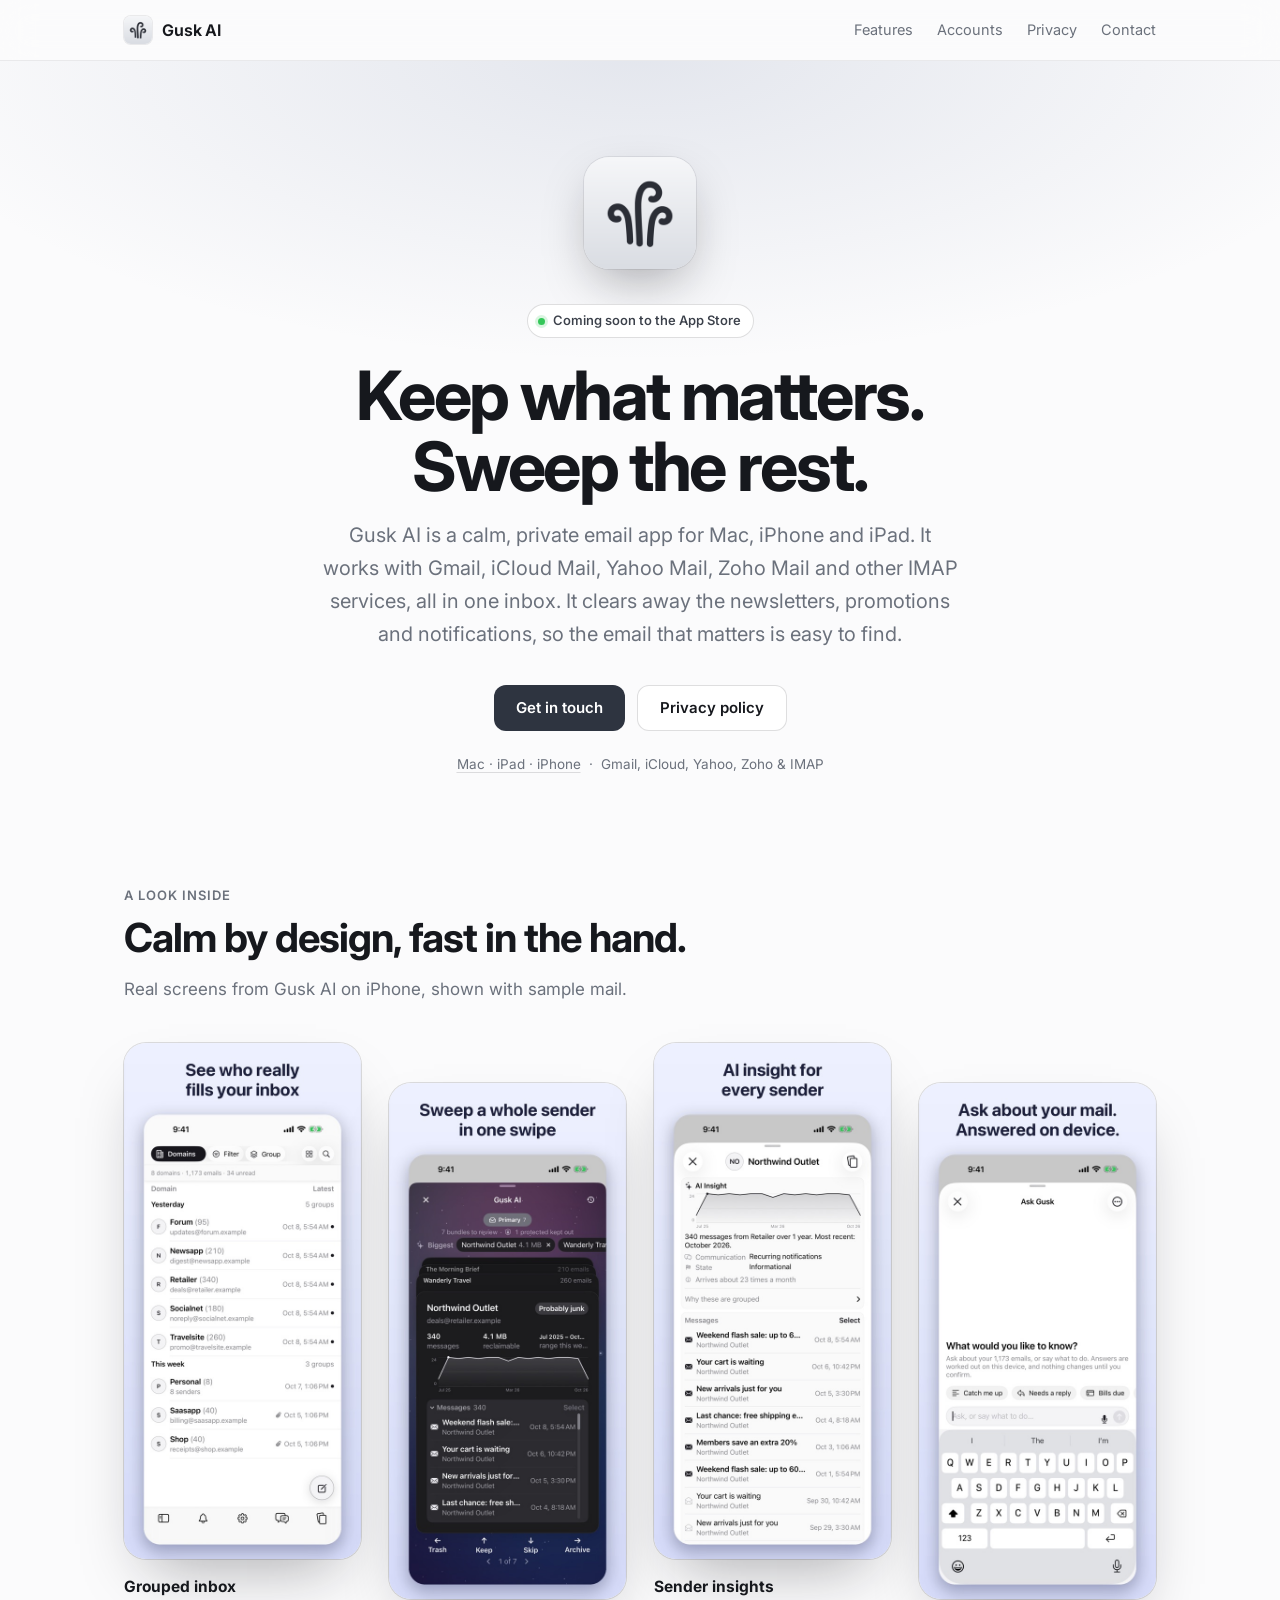
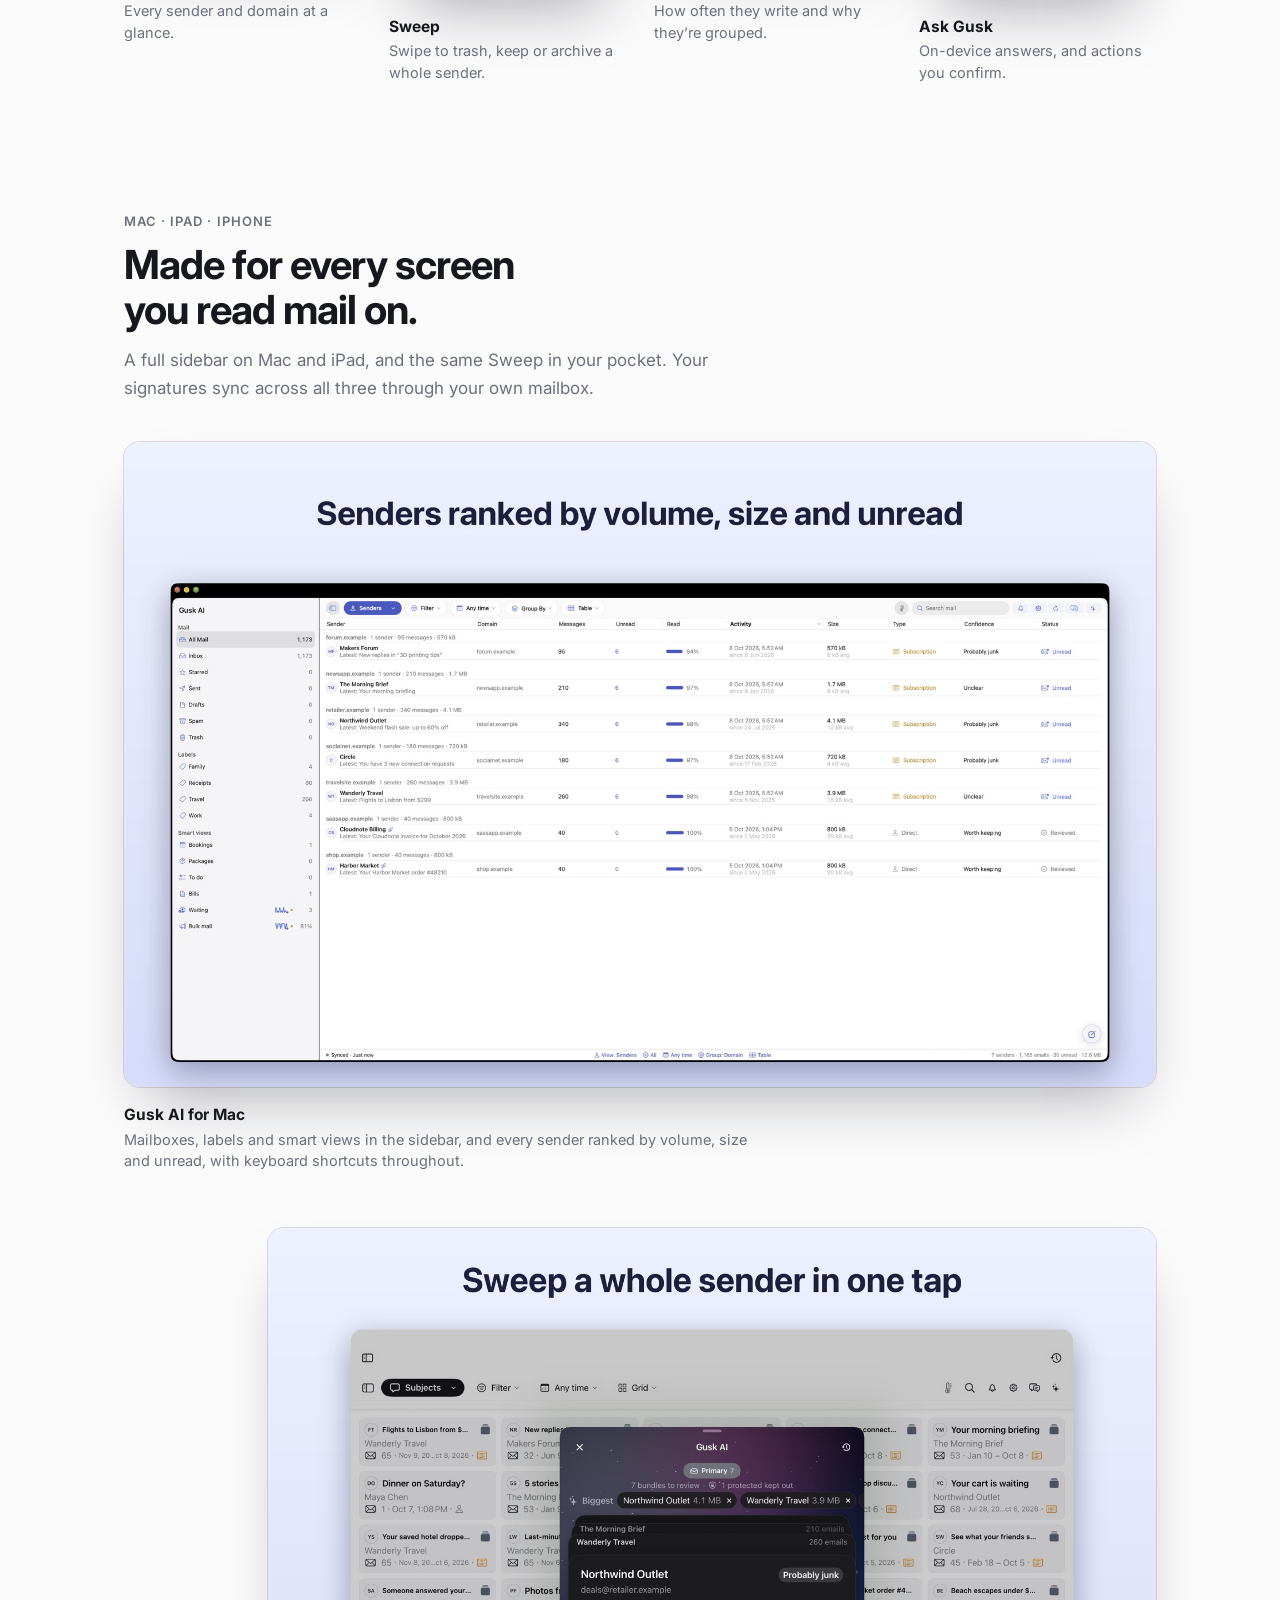
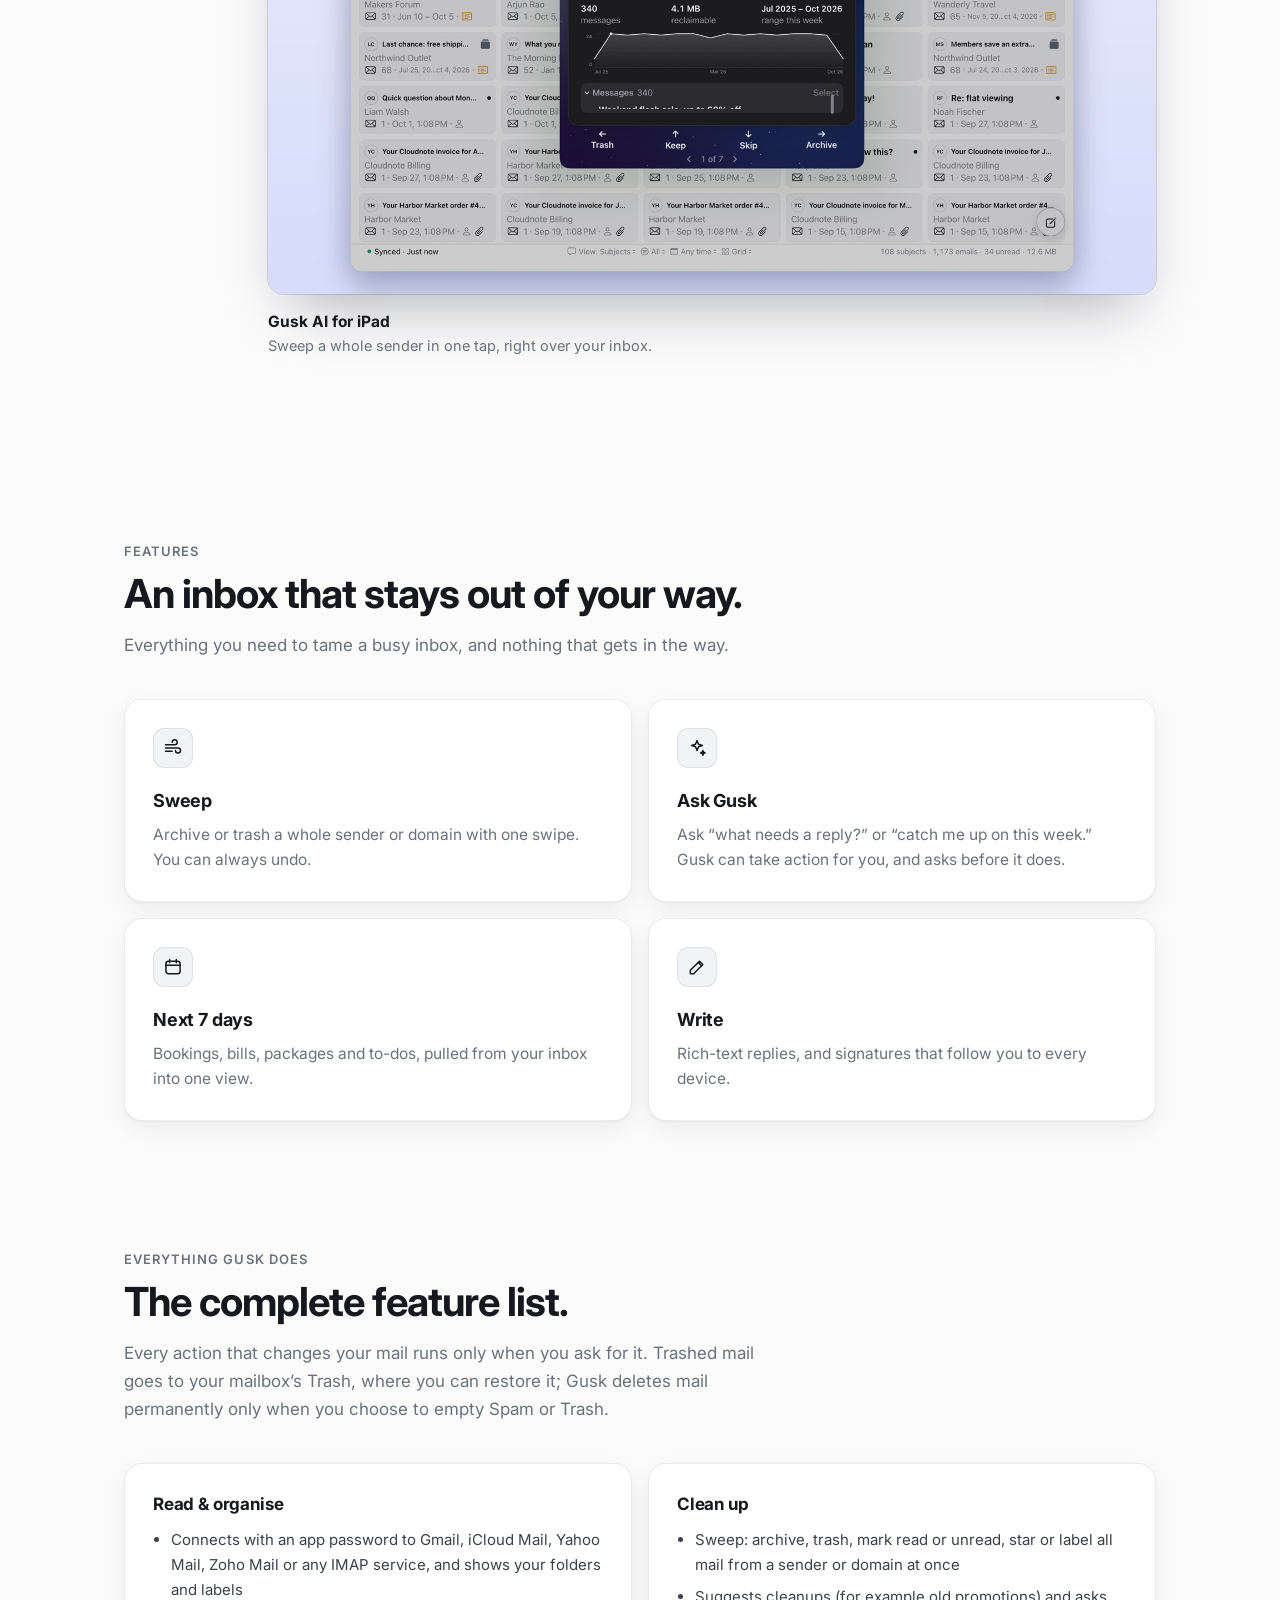
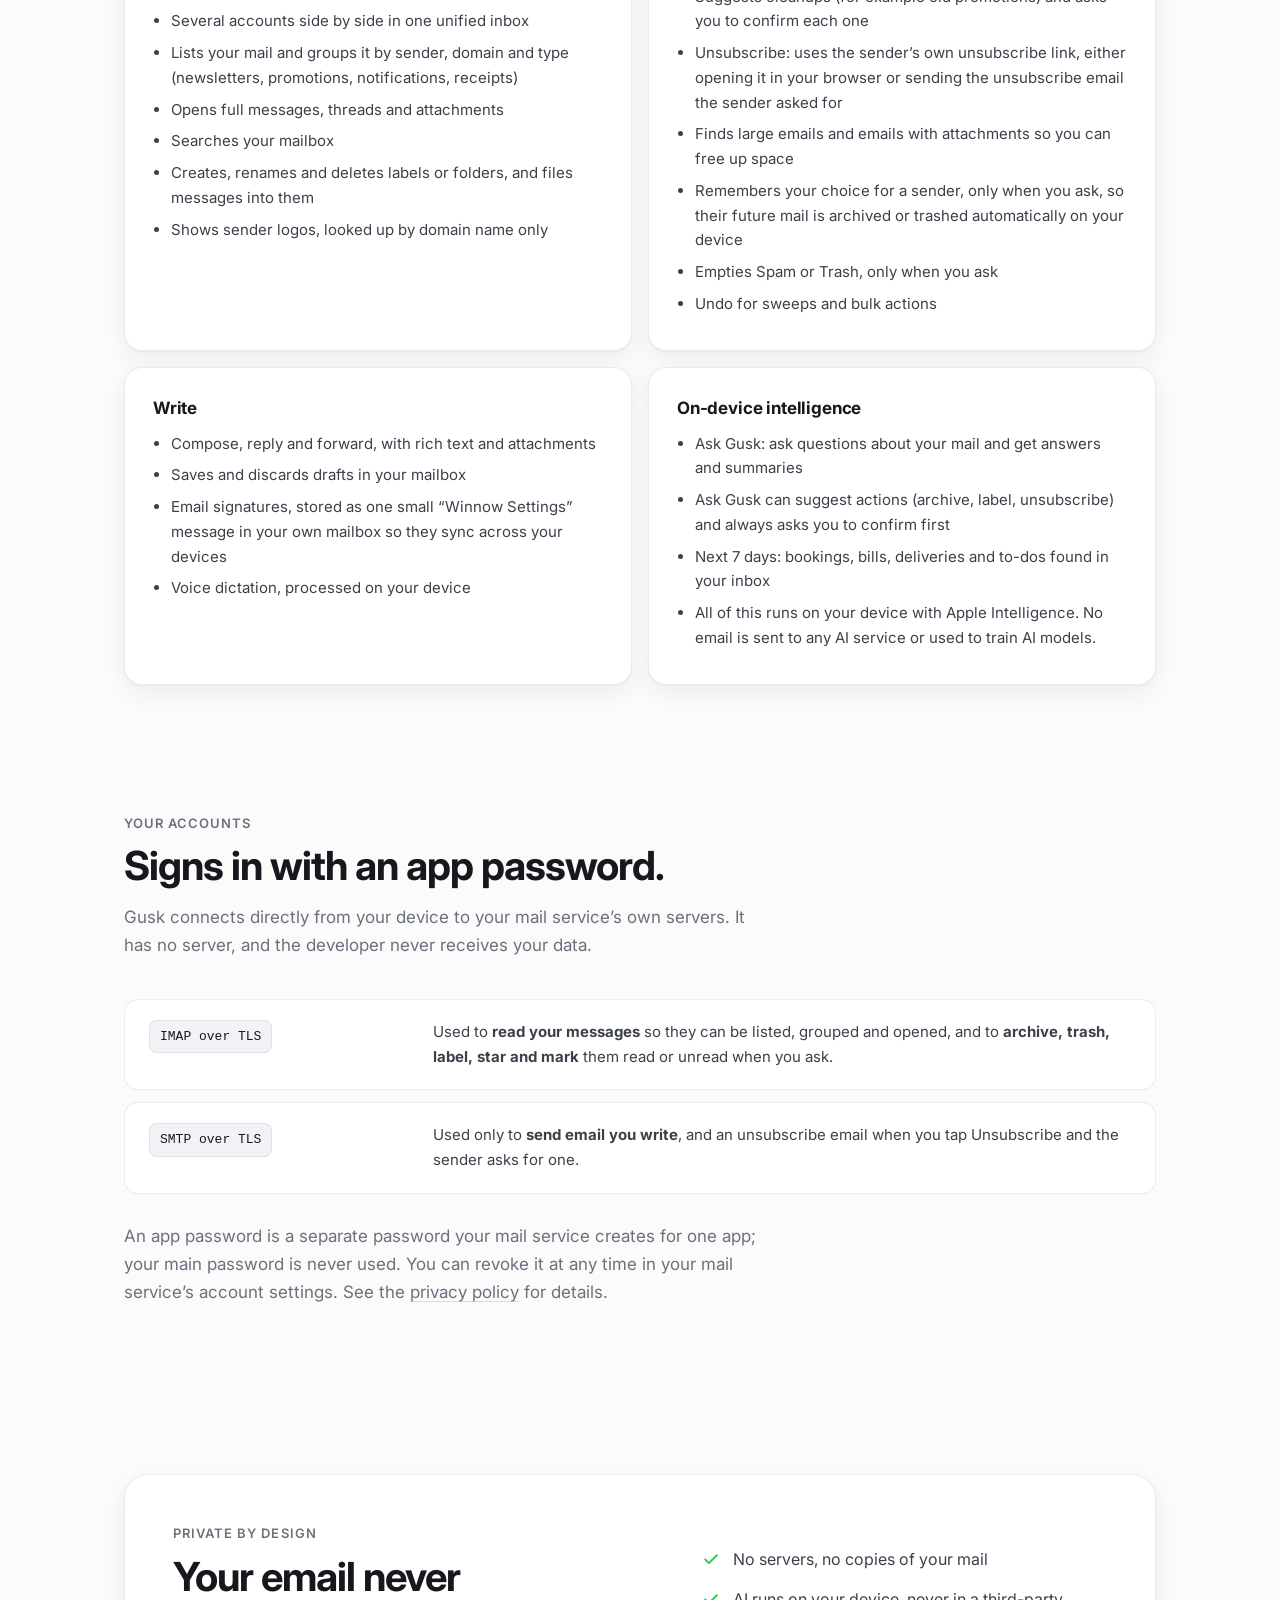
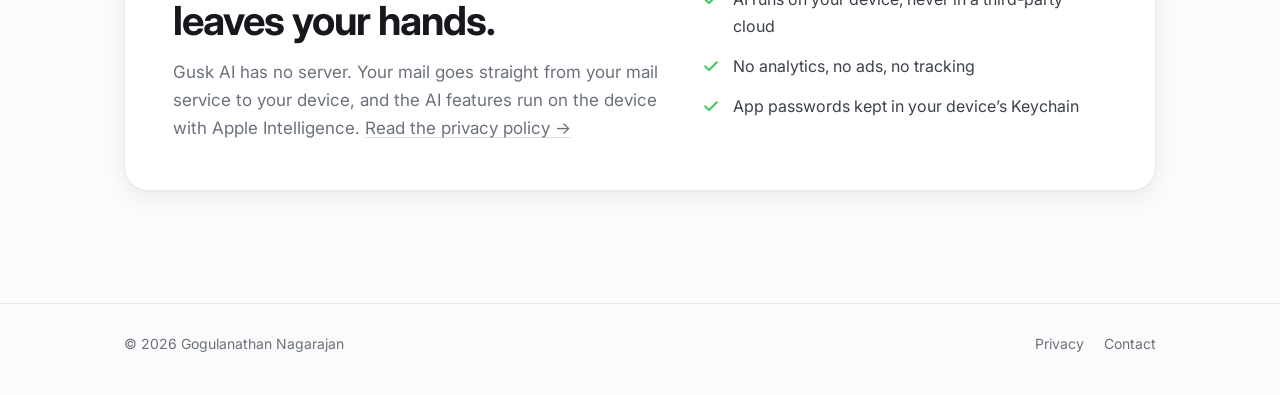
==== commit bc1bca7d: "New screenshots" ====
--- a/index.html
+++ b/index.html
@@ -30,23 +30,23 @@
 <section id="tour" class="tour"><div class="wrap">
 <p class="eyebrow">A look inside</p>
 <h2 class="section-title">Calm by design, fast in the hand.</h2>
-<p class="section-sub">These are real screens from Gusk AI on iPhone, shown with sample mail.</p>
+<p class="section-sub">Real screens from Gusk AI on iPhone, shown with sample mail.</p>
 <div class="shots">
-<figure><div class="phone"><img src="shots/inbox.jpg" alt="Inbox grouped by domain, with message counts and dates" loading="lazy"></div><figcaption><b>Grouped inbox</b>Every sender and domain at a glance.</figcaption></figure>
-<figure><div class="phone"><img src="shots/sweep.jpg" alt="Sweep card for a bulk sender with Trash, Keep and Archive" loading="lazy"></div><figcaption><b>Sweep</b>Swipe to trash, keep or archive a whole sender.</figcaption></figure>
-<figure><div class="phone"><img src="shots/sender.jpg" alt="Sender detail with activity chart and bundle intelligence" loading="lazy"></div><figcaption><b>Sender insights</b>How often they write and why they’re grouped.</figcaption></figure>
-<figure><div class="phone"><img src="shots/ask.jpg" alt="Ask Gusk assistant with suggested questions" loading="lazy"></div><figcaption><b>Ask Gusk</b>On-device answers, and actions you confirm.</figcaption></figure>
+<figure><div class="shot"><img src="shots/inbox.jpg" alt="Inbox grouped by domain, with message counts and dates" loading="lazy"></div><figcaption><b>Grouped inbox</b>Every sender and domain at a glance.</figcaption></figure>
+<figure><div class="shot"><img src="shots/sweep.jpg" alt="Sweep card for a bulk sender with Trash, Keep and Archive" loading="lazy"></div><figcaption><b>Sweep</b>Swipe to trash, keep or archive a whole sender.</figcaption></figure>
+<figure><div class="shot"><img src="shots/sender.jpg" alt="Sender detail with activity chart and bundle intelligence" loading="lazy"></div><figcaption><b>Sender insights</b>How often they write and why they’re grouped.</figcaption></figure>
+<figure><div class="shot"><img src="shots/ask.jpg" alt="Ask Gusk assistant with suggested questions" loading="lazy"></div><figcaption><b>Ask Gusk</b>On-device answers, and actions you confirm.</figcaption></figure>
 </div>
 </div></section>
 
 <section id="devices"><div class="wrap">
 <p class="eyebrow">Mac · iPad · iPhone</p>
 <h2 class="section-title">Made for every screen you read mail on.</h2>
-<p class="section-sub">A full sidebar with inbox intelligence on Mac and iPad, and the same Sweep in your pocket. Your signatures sync across all three through your own mailbox.</p>
-<figure class="device mac"><div class="win"><div class="bar"><i></i><i></i><i></i></div><img src="shots/mac.jpg" alt="Gusk AI on Mac: sidebar with Next 7 days and inbox stats, and senders grouped by domain" loading="lazy"></div>
-<figcaption><b>Gusk AI for Mac</b>Next 7 days, inbox trends and every sender in one window, with keyboard shortcuts throughout.</figcaption></figure>
-<figure class="device ipad"><div class="tablet"><img src="shots/ipad.jpg" alt="Gusk AI on iPad in dark mode: Sweep card beside the inbox intelligence sidebar" loading="lazy"></div>
-<figcaption><b>Gusk AI for iPad</b>Sweep beside your inbox stats, shown here in dark mode.</figcaption></figure>
+<p class="section-sub">A full sidebar on Mac and iPad, and the same Sweep in your pocket. Your signatures sync across all three through your own mailbox.</p>
+<figure class="device mac"><div class="shot"><img src="shots/mac.jpg" alt="Gusk AI on Mac: mailboxes, labels and smart views in the sidebar, with senders ranked by volume, size and unread" loading="lazy"></div>
+<figcaption><b>Gusk AI for Mac</b>Mailboxes, labels and smart views in the sidebar, and every sender ranked by volume, size and unread, with keyboard shortcuts throughout.</figcaption></figure>
+<figure class="device ipad"><div class="shot"><img src="shots/ipad.jpg" alt="Gusk AI on iPad: a Sweep card over the subjects grid" loading="lazy"></div>
+<figcaption><b>Gusk AI for iPad</b>Sweep a whole sender in one tap, right over your inbox.</figcaption></figure>
 </div></section>
 
 <section id="features"><div class="wrap">
--- a/style.css
+++ b/style.css
@@ -121,3 +121,7 @@
 .tablet img{border-radius:18px}
 @media (min-width:900px){.device.ipad{width:86%;margin-left:auto}}
 @media (max-width:600px){.tablet{padding:7px;border-radius:18px}.tablet img{border-radius:12px}}
+.shot{border-radius:22px;overflow:hidden;box-shadow:0 0 0 1px var(--line-2),0 30px 60px -24px rgba(16,18,24,.35);transition:transform .25s ease}
+.shot:hover{transform:translateY(-4px)}
+.shot img{display:block;width:100%;height:auto}
+.device .shot{border-radius:16px}
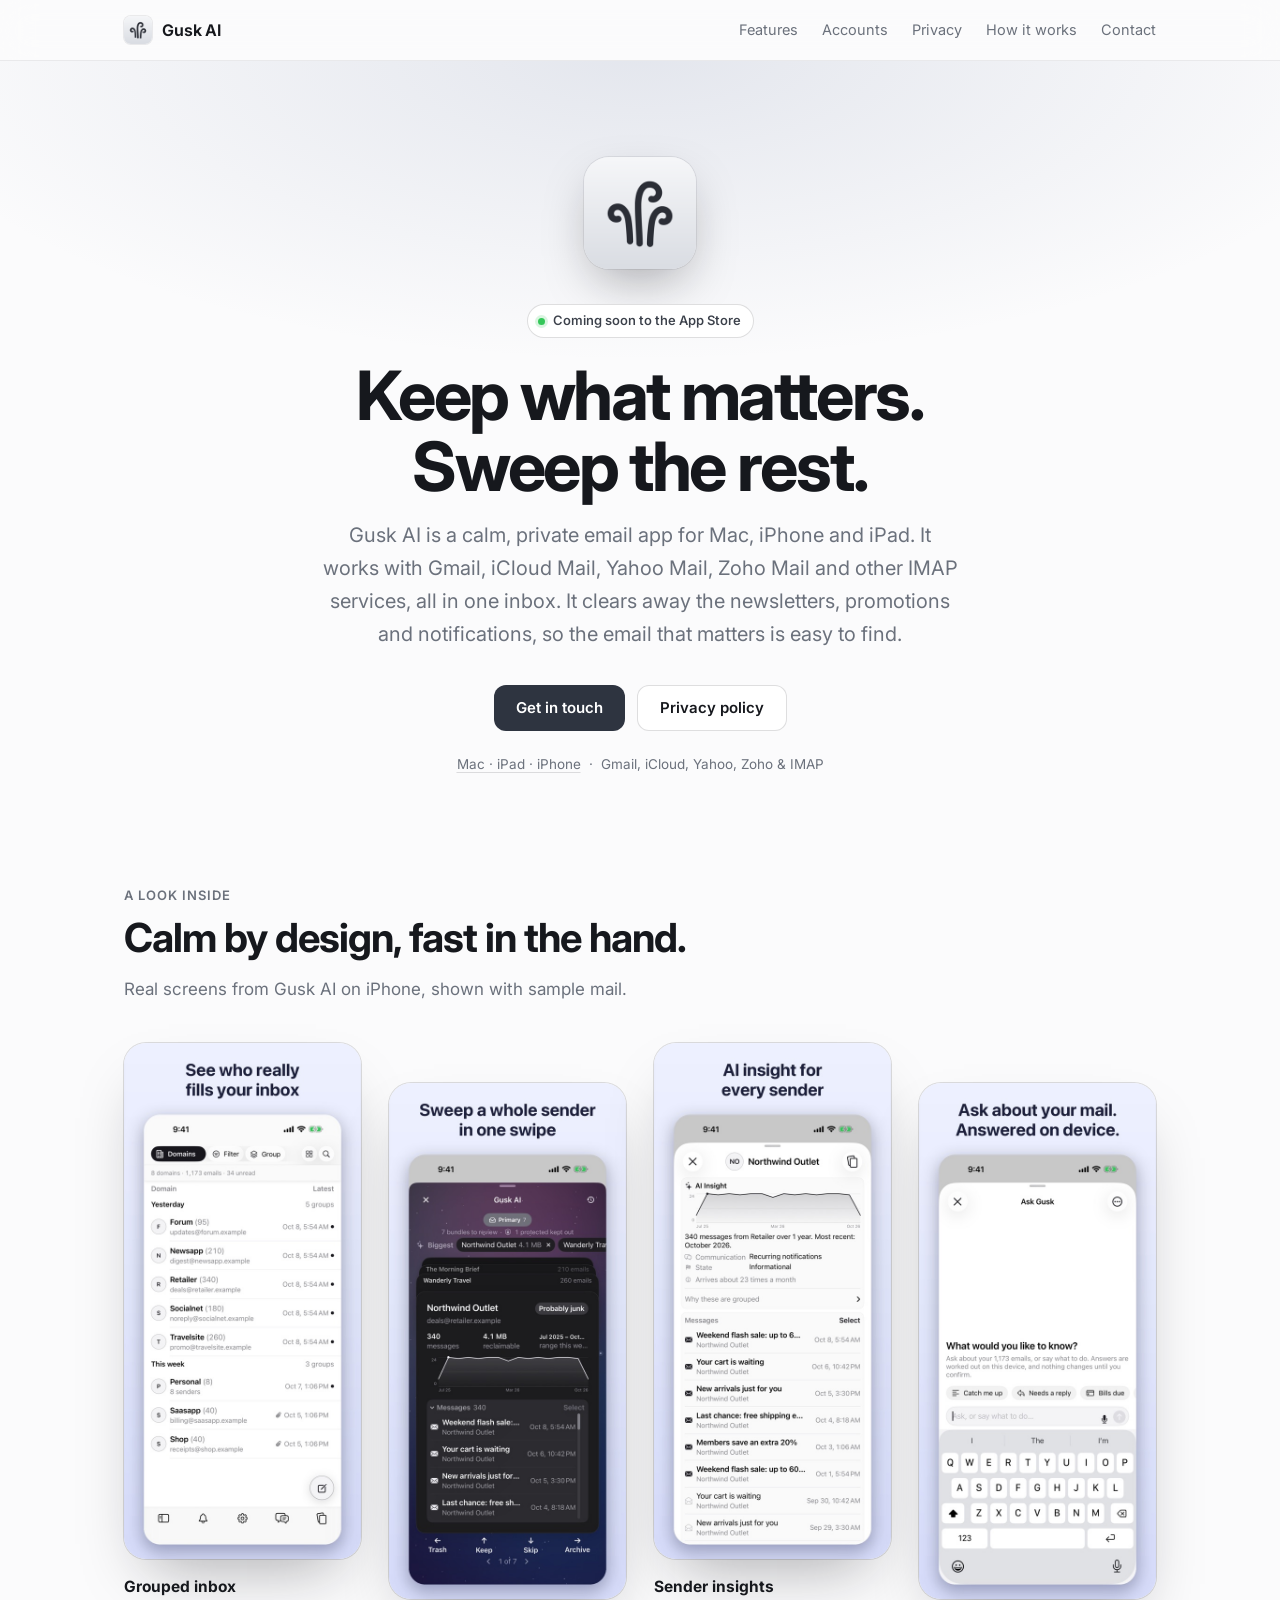
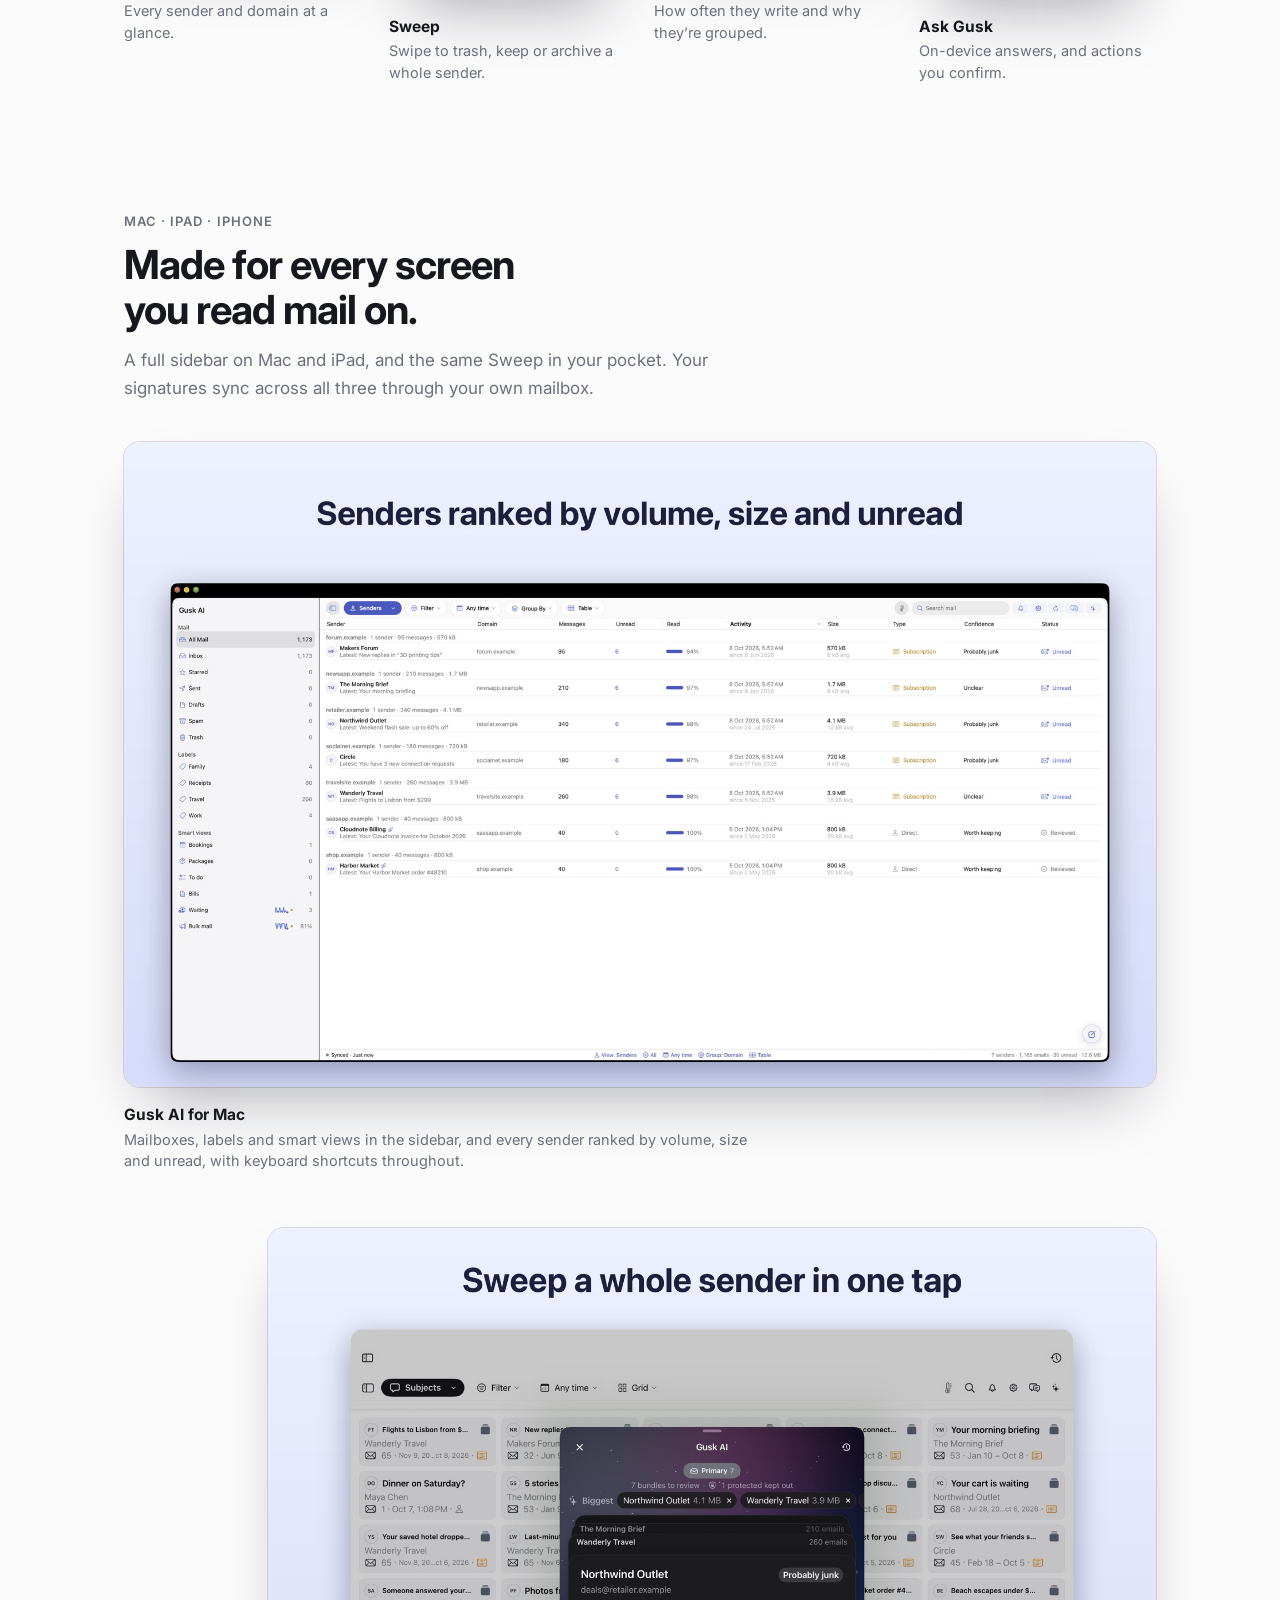
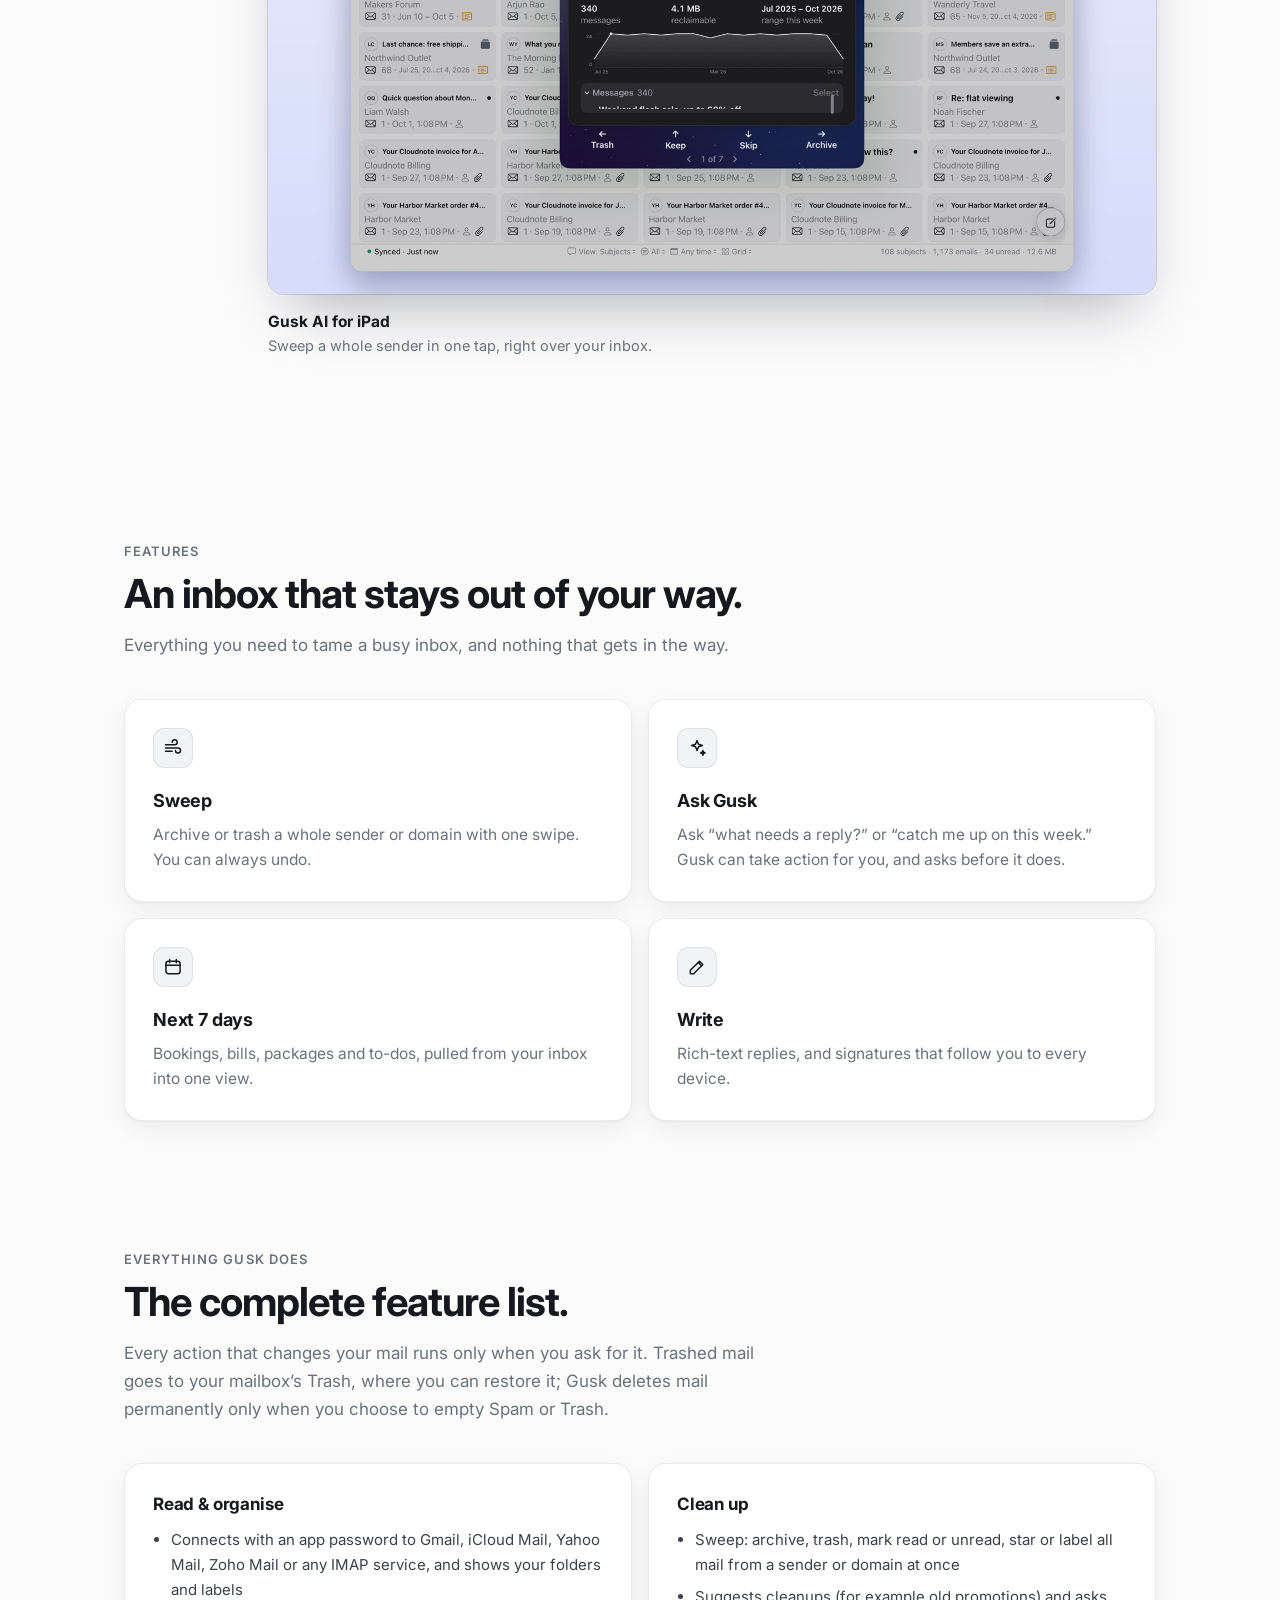
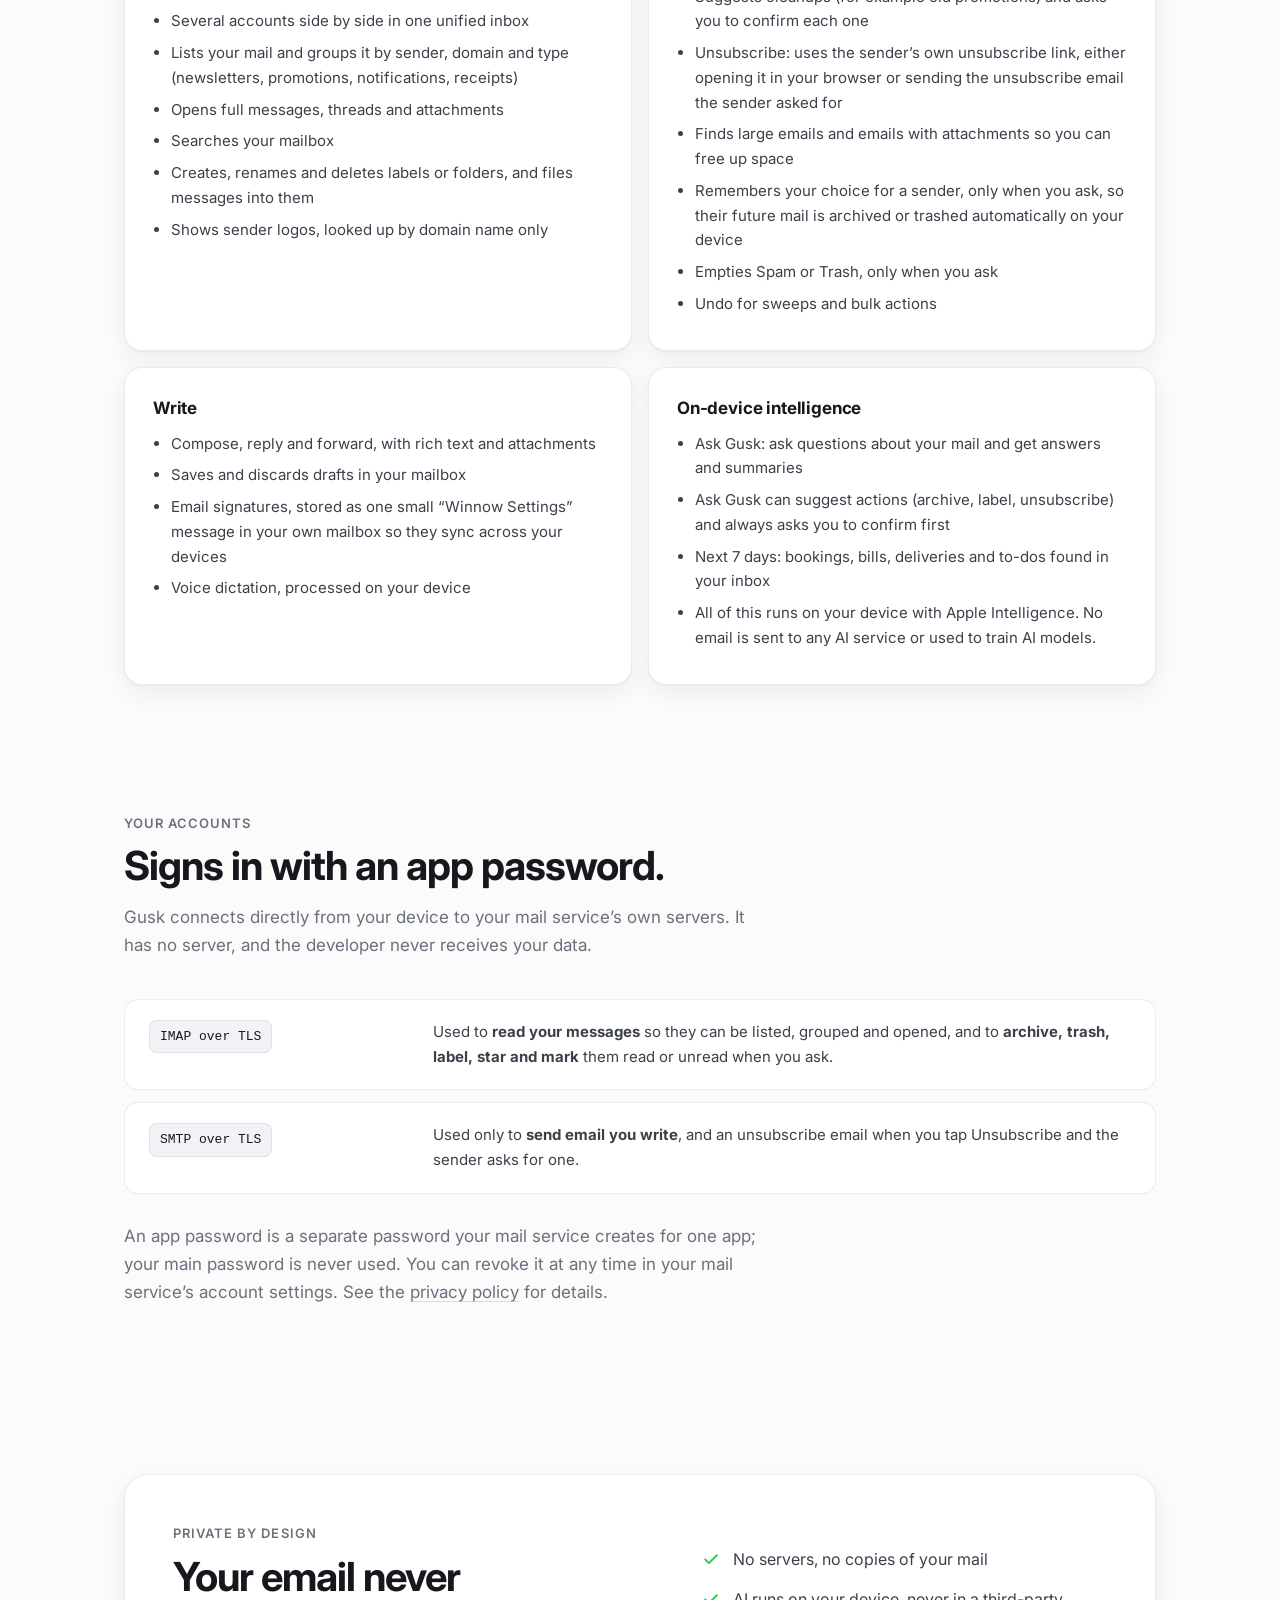
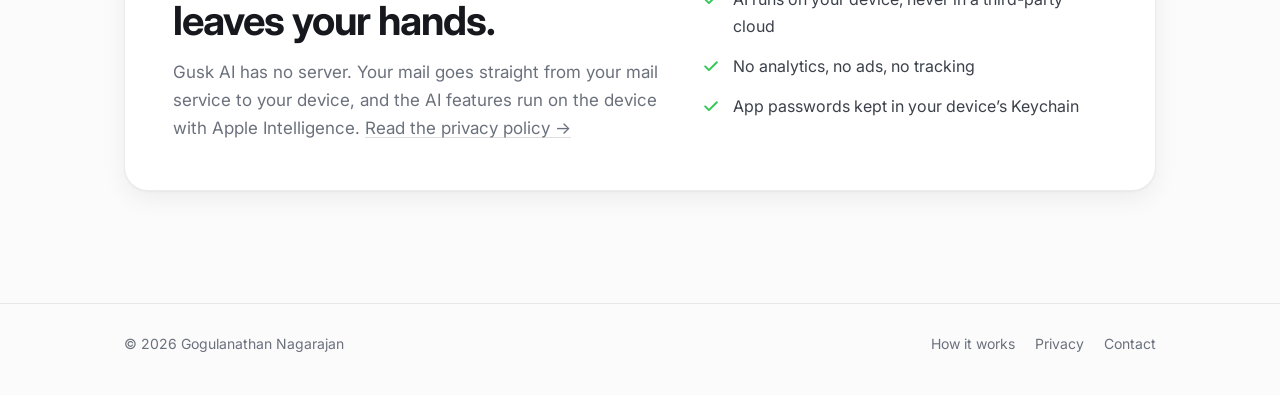
==== commit 725c36a7: "Add How it works page with step-by-step diagrams" ====
--- a/index.html
+++ b/index.html
@@ -11,7 +11,7 @@
 <body>
 <header class="nav"><div class="wrap">
 <a class="brand" href="index.html"><picture><source srcset="logo-dark.png" media="(prefers-color-scheme: dark)"><img src="logo.png" alt="" width="28" height="28"></picture>Gusk AI</a>
-<nav><a class="hide-sm" href="#features">Features</a><a class="hide-sm" href="#accounts">Accounts</a><a class="hide-sm" href="#privacy">Privacy</a><a href="mailto:ngogulanathan@gmail.com">Contact</a></nav>
+<nav><a class="hide-sm" href="#features">Features</a><a class="hide-sm" href="#accounts">Accounts</a><a class="hide-sm" href="#privacy">Privacy</a><a href="how-it-works.html">How it works</a><a href="mailto:ngogulanathan@gmail.com">Contact</a></nav>
 </div></header>
 
 <main>
@@ -133,6 +133,6 @@
 
 <footer class="foot"><div class="wrap">
 <span>© 2026 Gogulanathan Nagarajan</span>
-<nav><a href="privacy.html">Privacy</a><a href="mailto:ngogulanathan@gmail.com">Contact</a></nav>
+<nav><a href="how-it-works.html">How it works</a><a href="privacy.html">Privacy</a><a href="mailto:ngogulanathan@gmail.com">Contact</a></nav>
 </div></footer>
 </body></html>
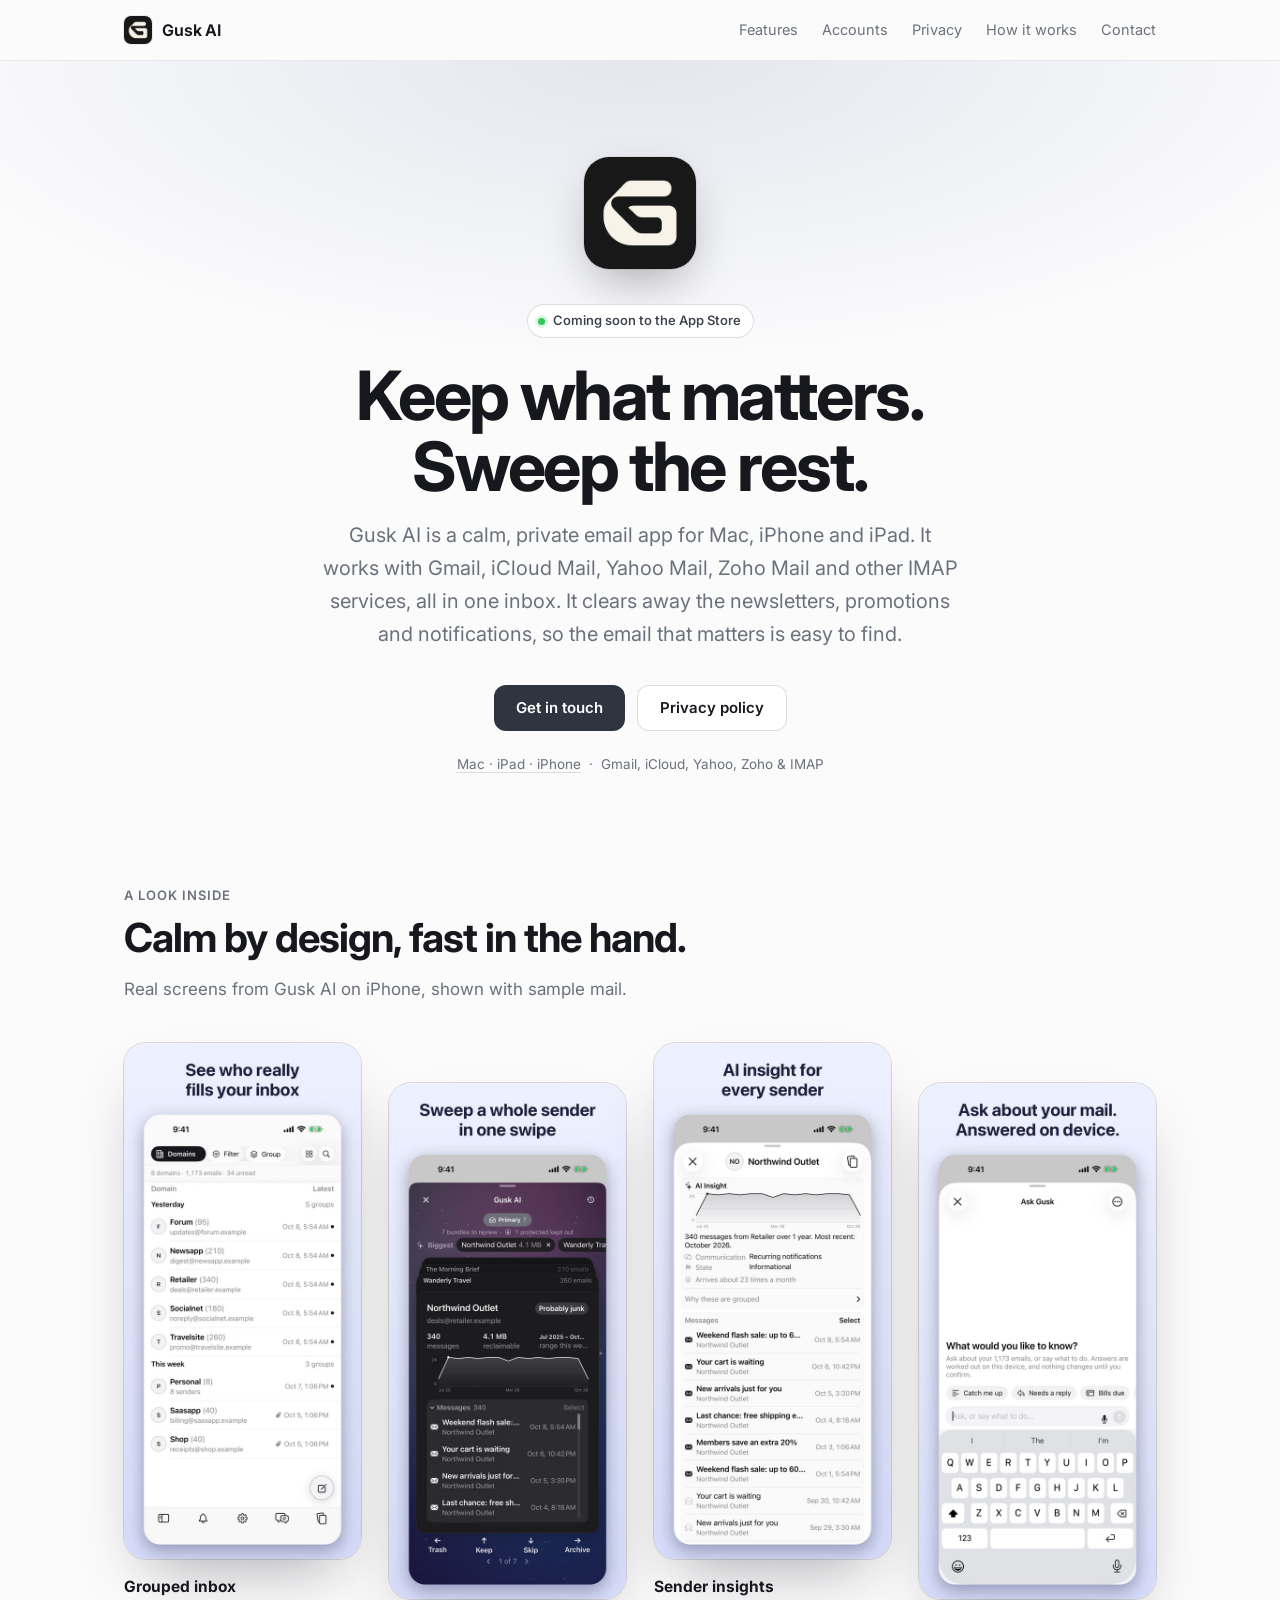
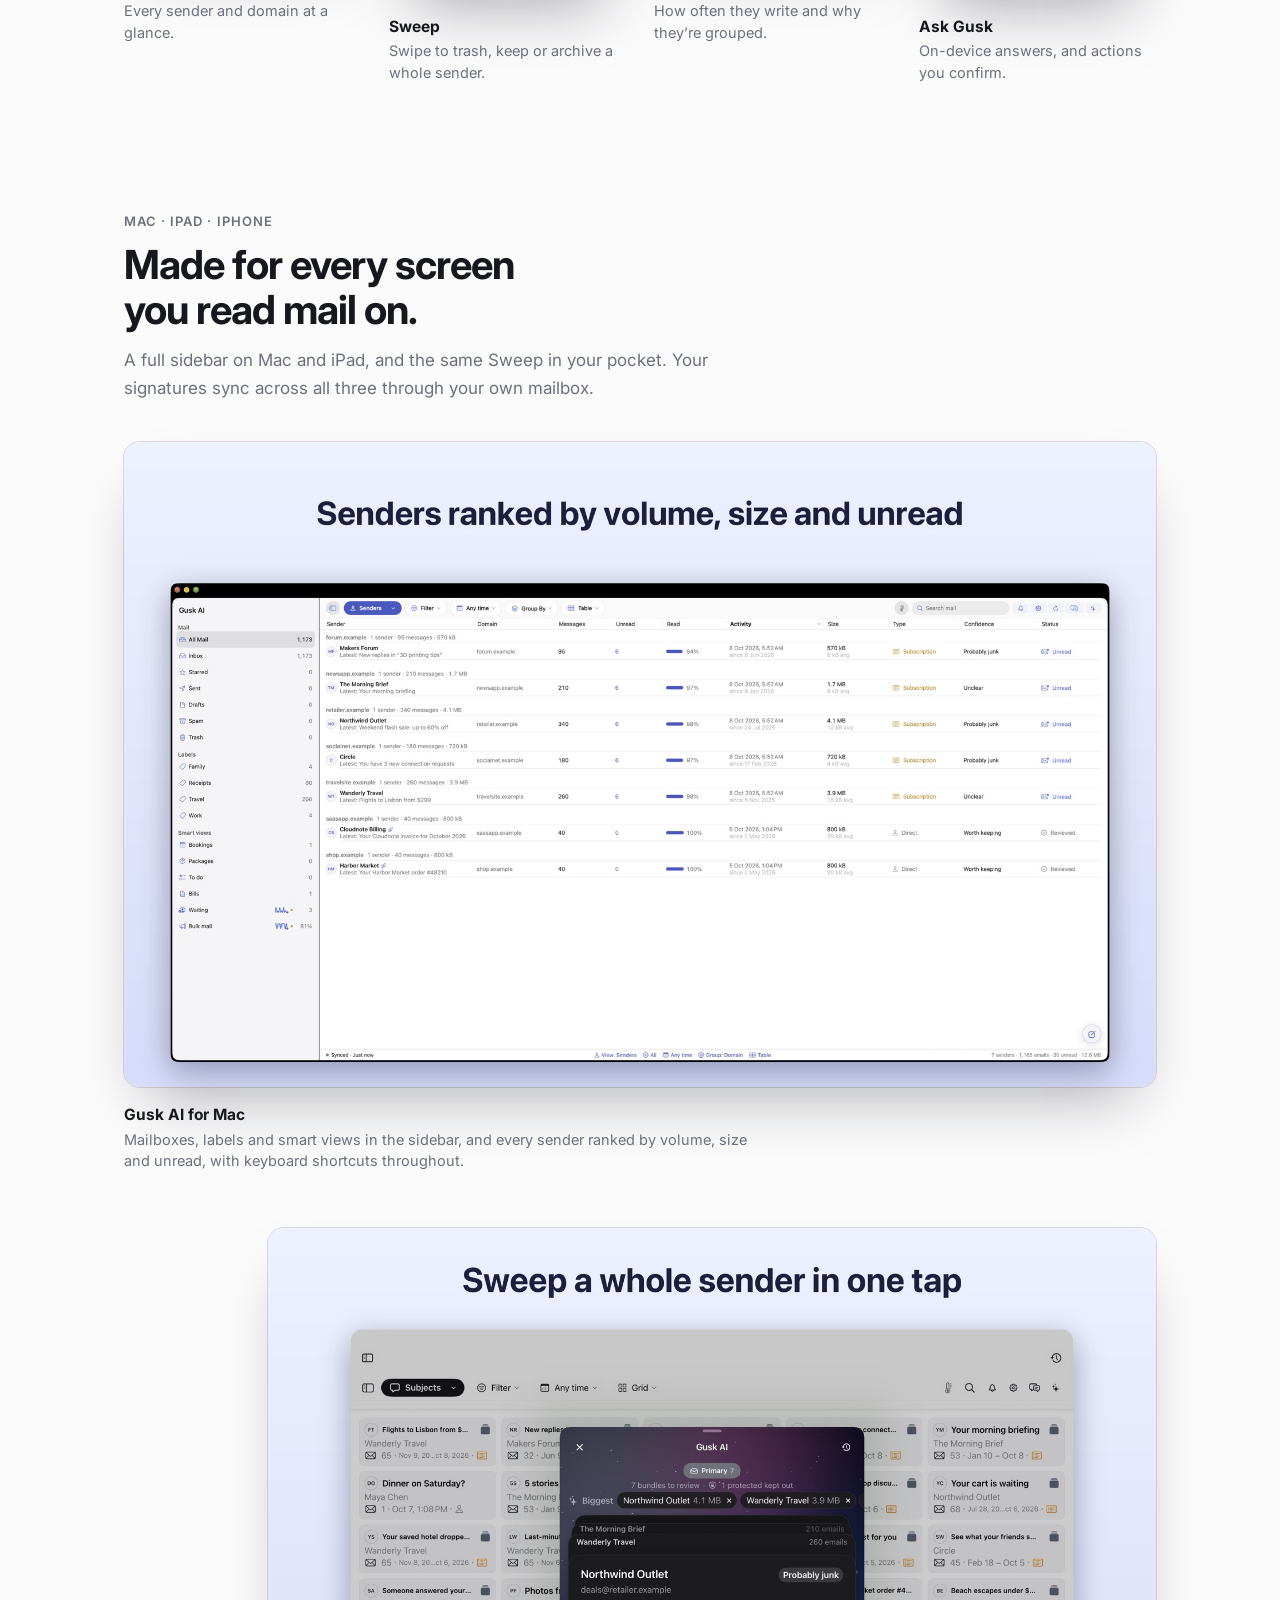
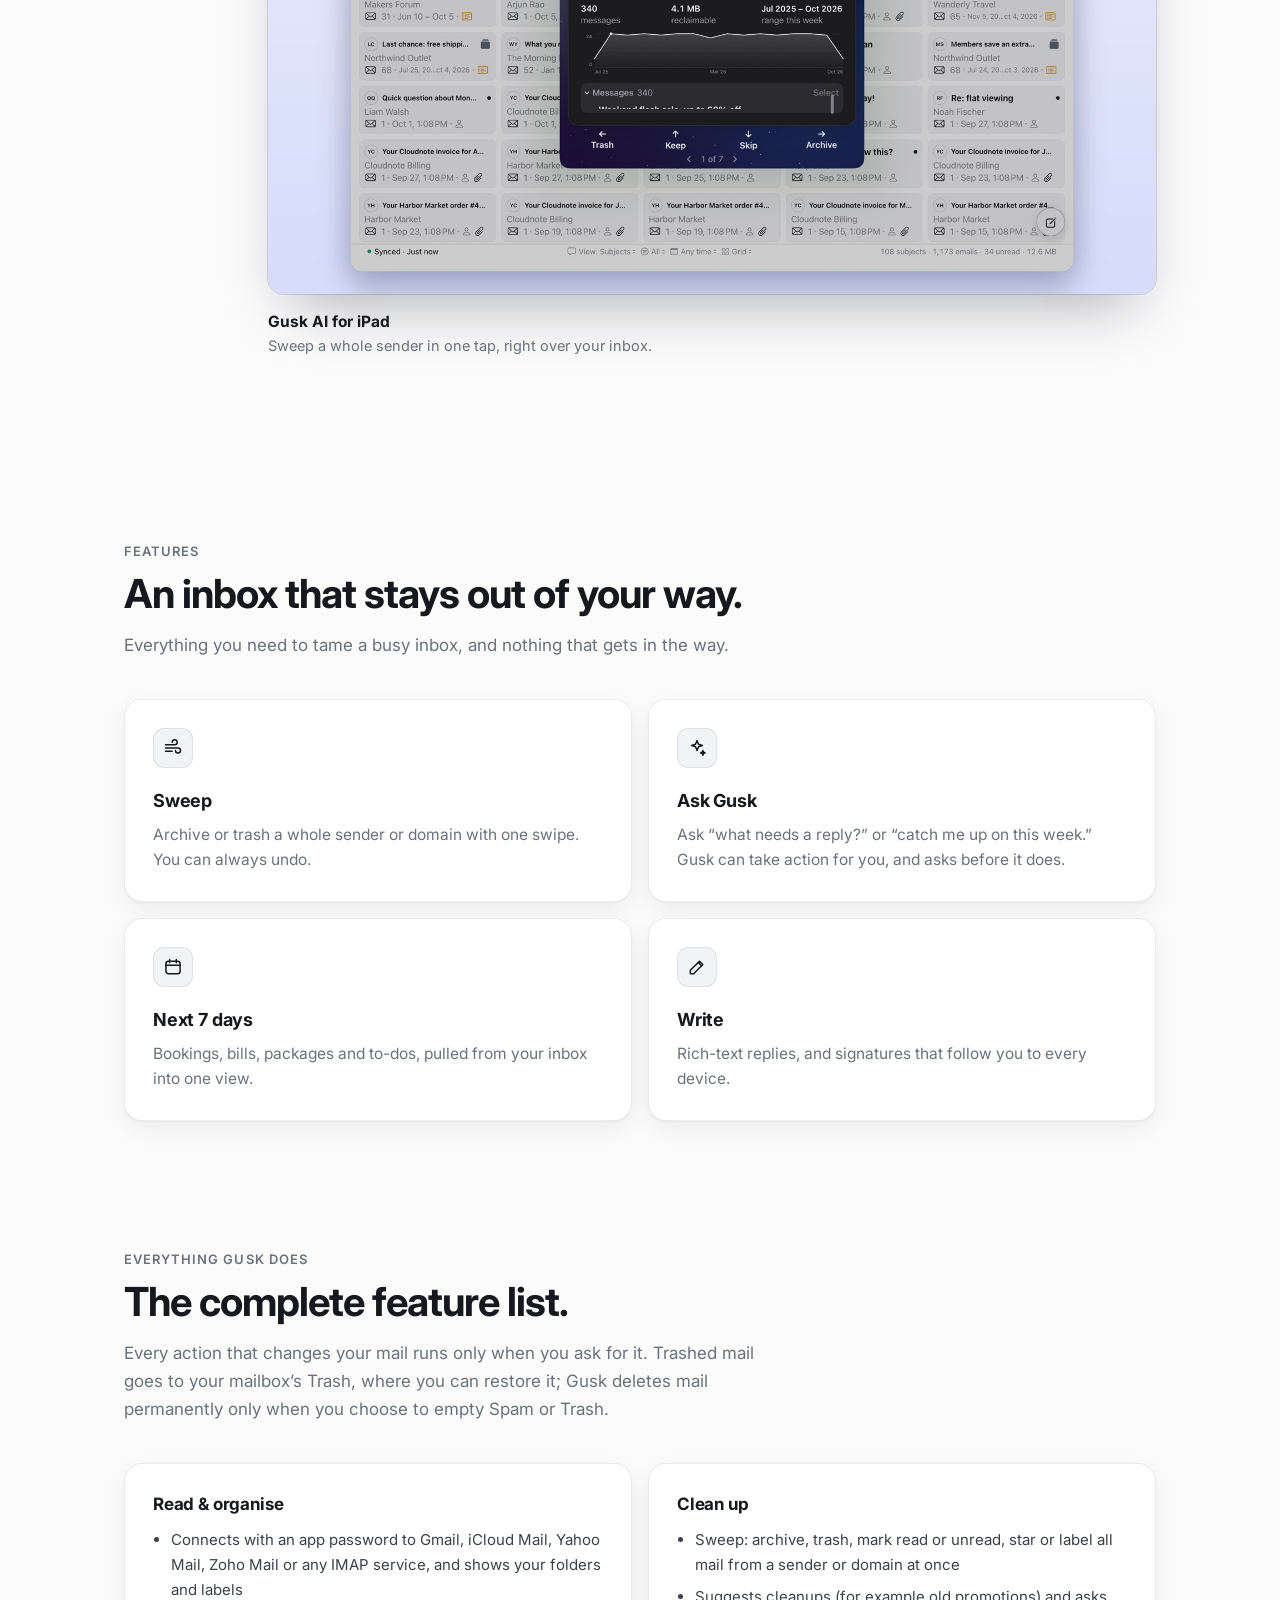
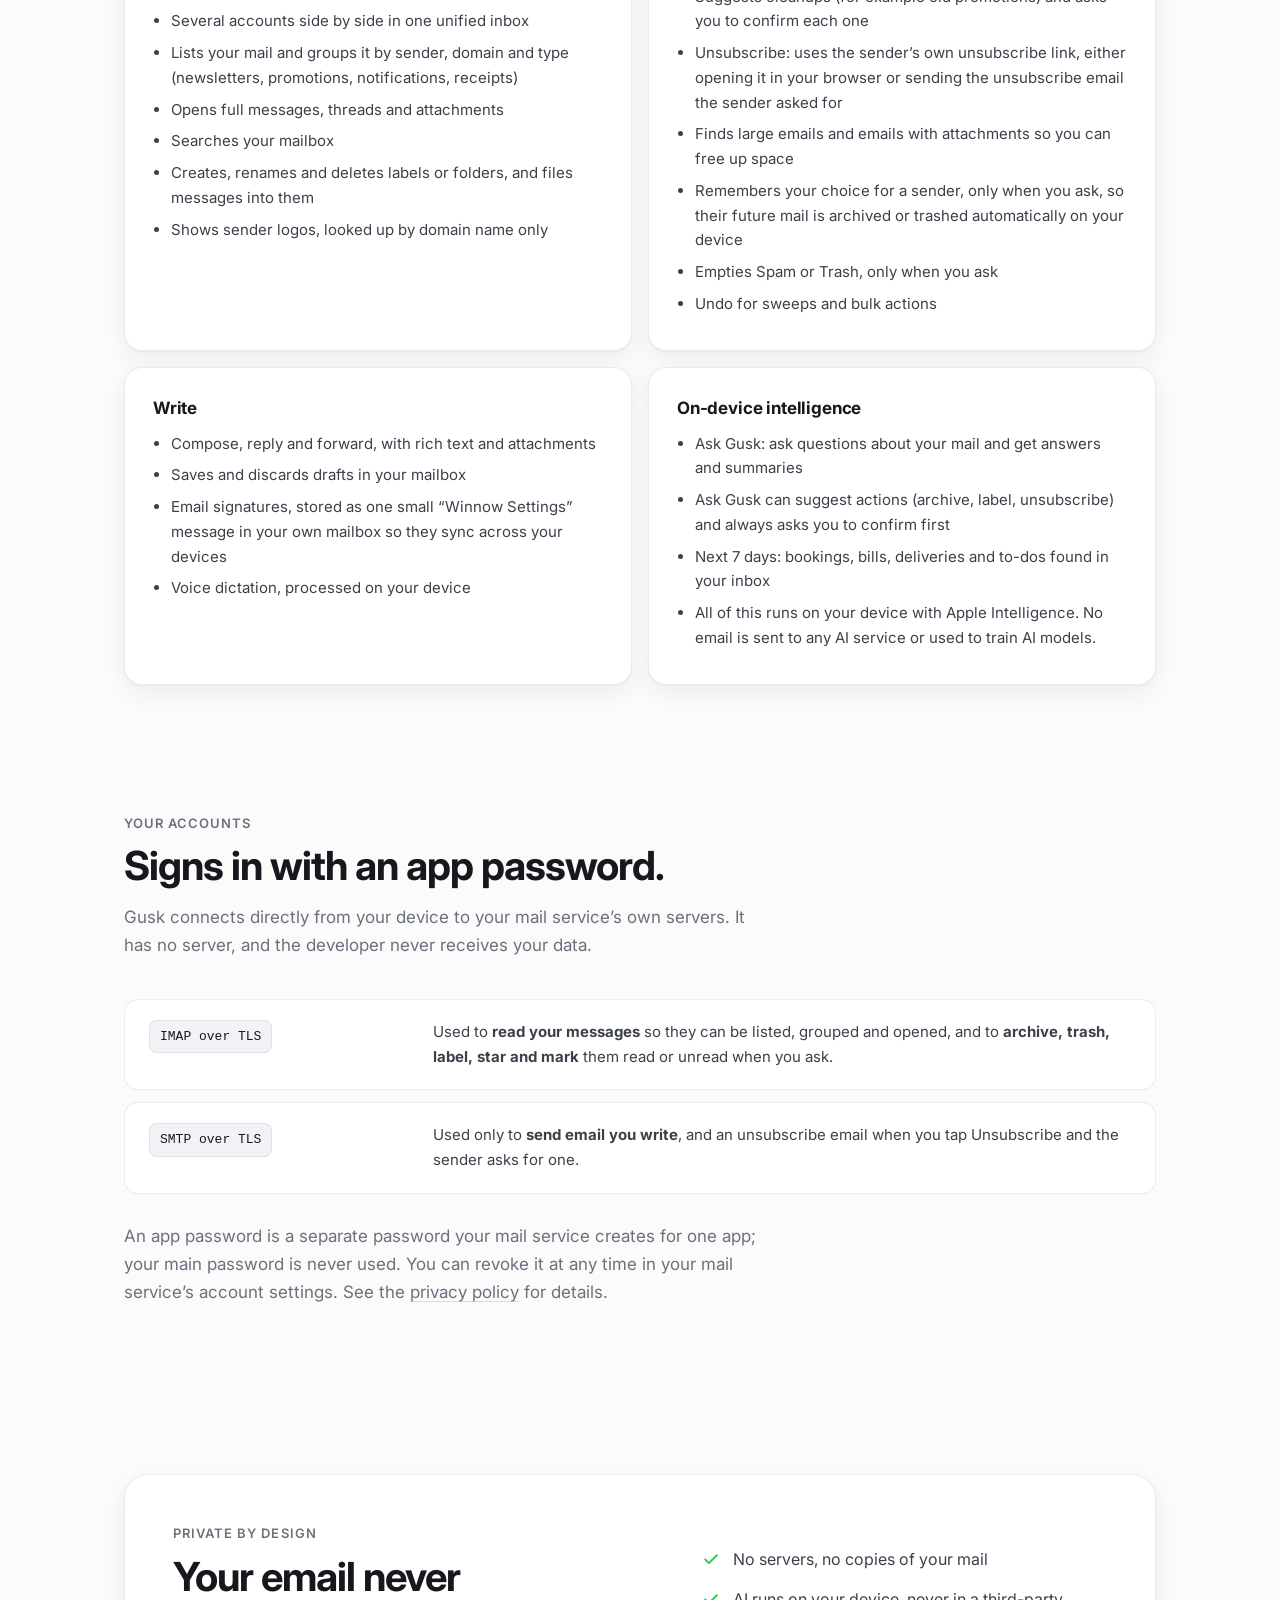
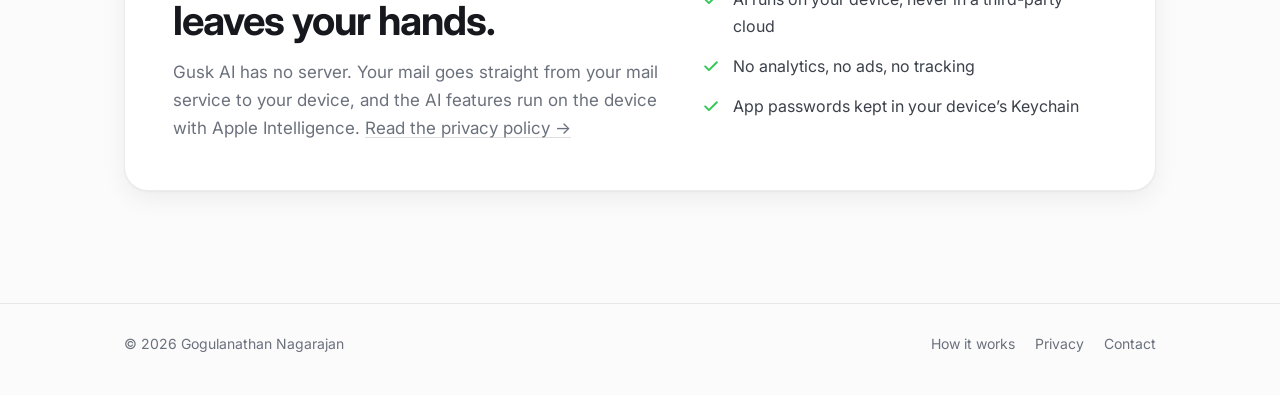
==== commit 284ece98: "New logo (the folded G) and a link-preview card Co-Authored-By: Claude Opus 5.5 <noreply@anthropic.c" ====
--- a/index.html
+++ b/index.html
@@ -3,7 +3,7 @@
 <title>Gusk AI — Keep what matters. Sweep the rest.</title>
 <meta name="description" content="Gusk AI — a calm, private email app for Mac, iPhone and iPad. Keep what matters. Sweep the rest.">
 <meta name="theme-color" content="#fbfbfc" media="(prefers-color-scheme: light)"><meta name="theme-color" content="#0c0d10" media="(prefers-color-scheme: dark)">
-<meta property="og:title" content="Gusk AI"><meta property="og:description" content="A calm, private email app for Mac, iPhone and iPad."><meta property="og:image" content="logo.png">
+<meta property="og:title" content="Gusk AI"><meta property="og:description" content="A calm, private email app for Mac, iPhone and iPad."><meta property="og:image" content="https://ngogulanathan.github.io/og.png"><meta property="og:image:width" content="1200"><meta property="og:image:height" content="630"><meta name="twitter:card" content="summary_large_image">
 <link rel="icon" href="logo.png"><link rel="apple-touch-icon" href="logo.png">
 <link rel="preconnect" href="https://fonts.googleapis.com"><link rel="preconnect" href="https://fonts.gstatic.com" crossorigin>
 <link href="https://fonts.googleapis.com/css2?family=Inter:wght@400;500;600;700;800&display=swap" rel="stylesheet">
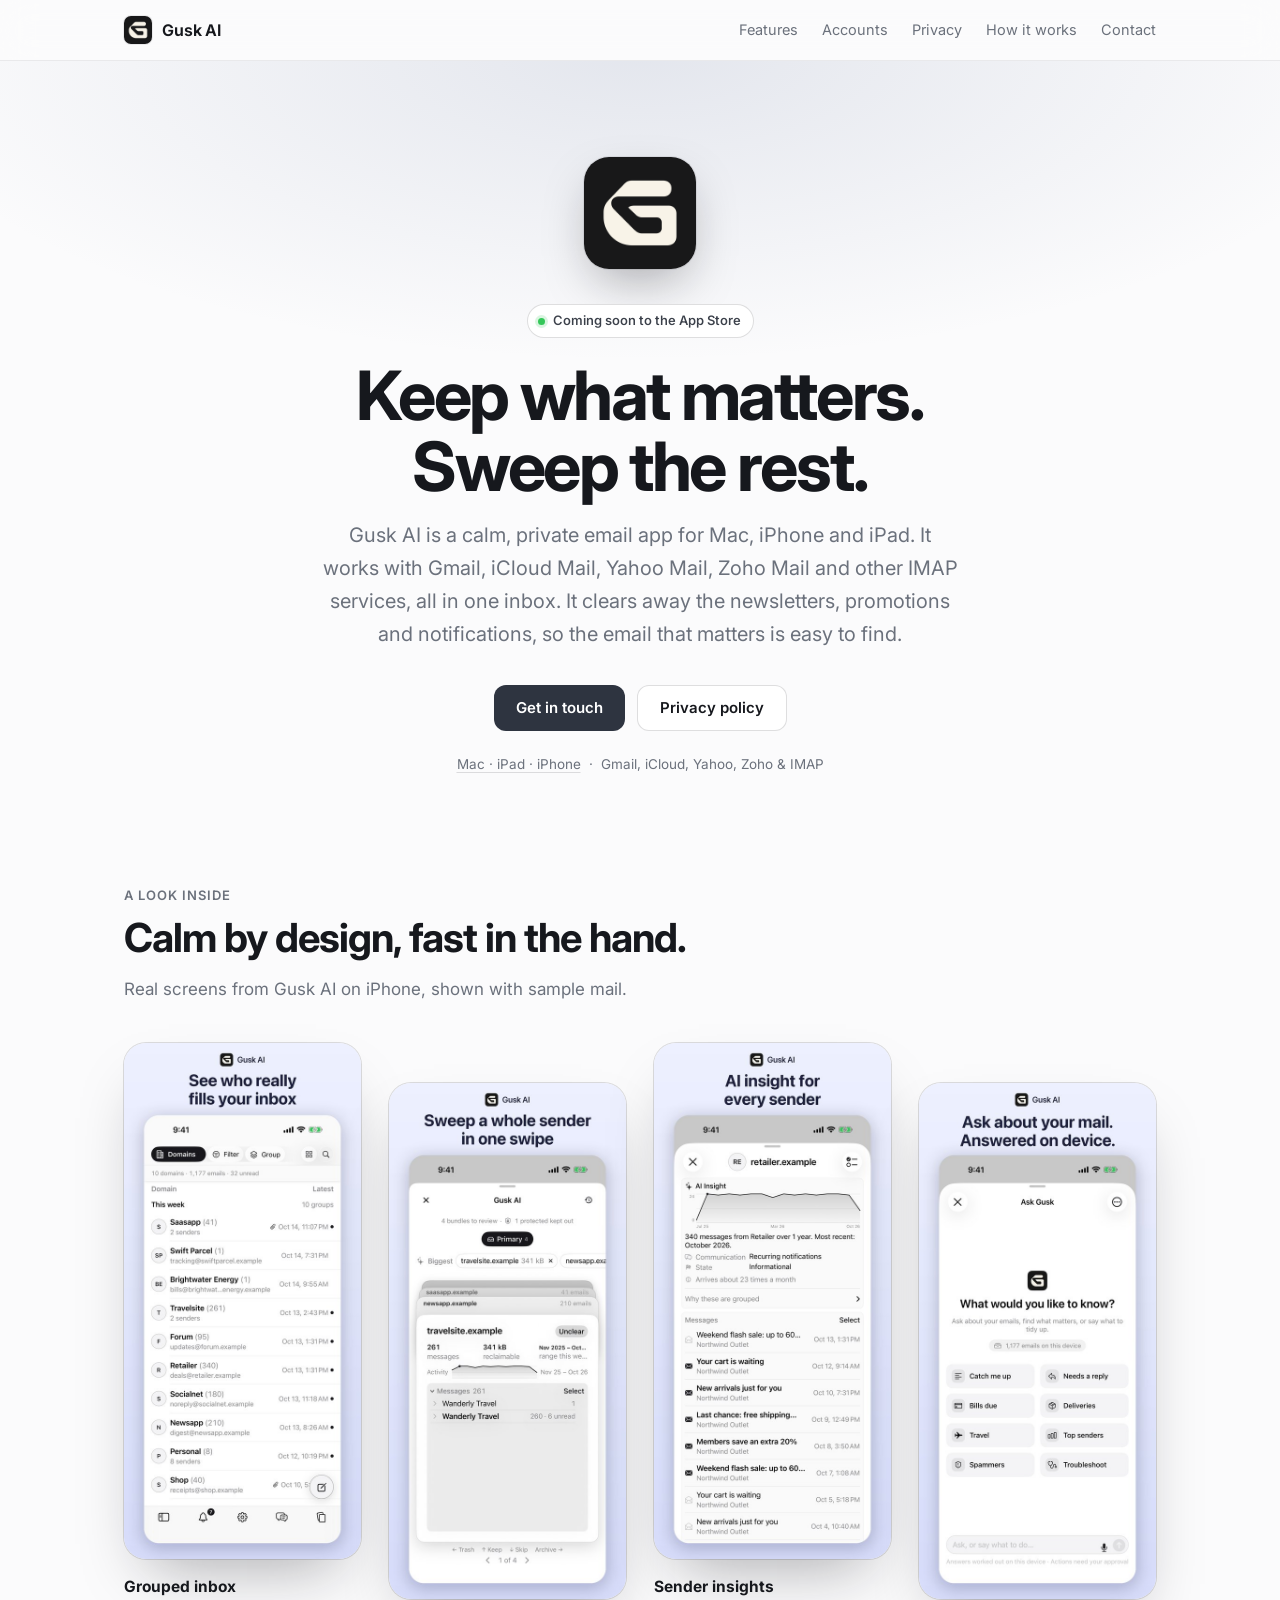
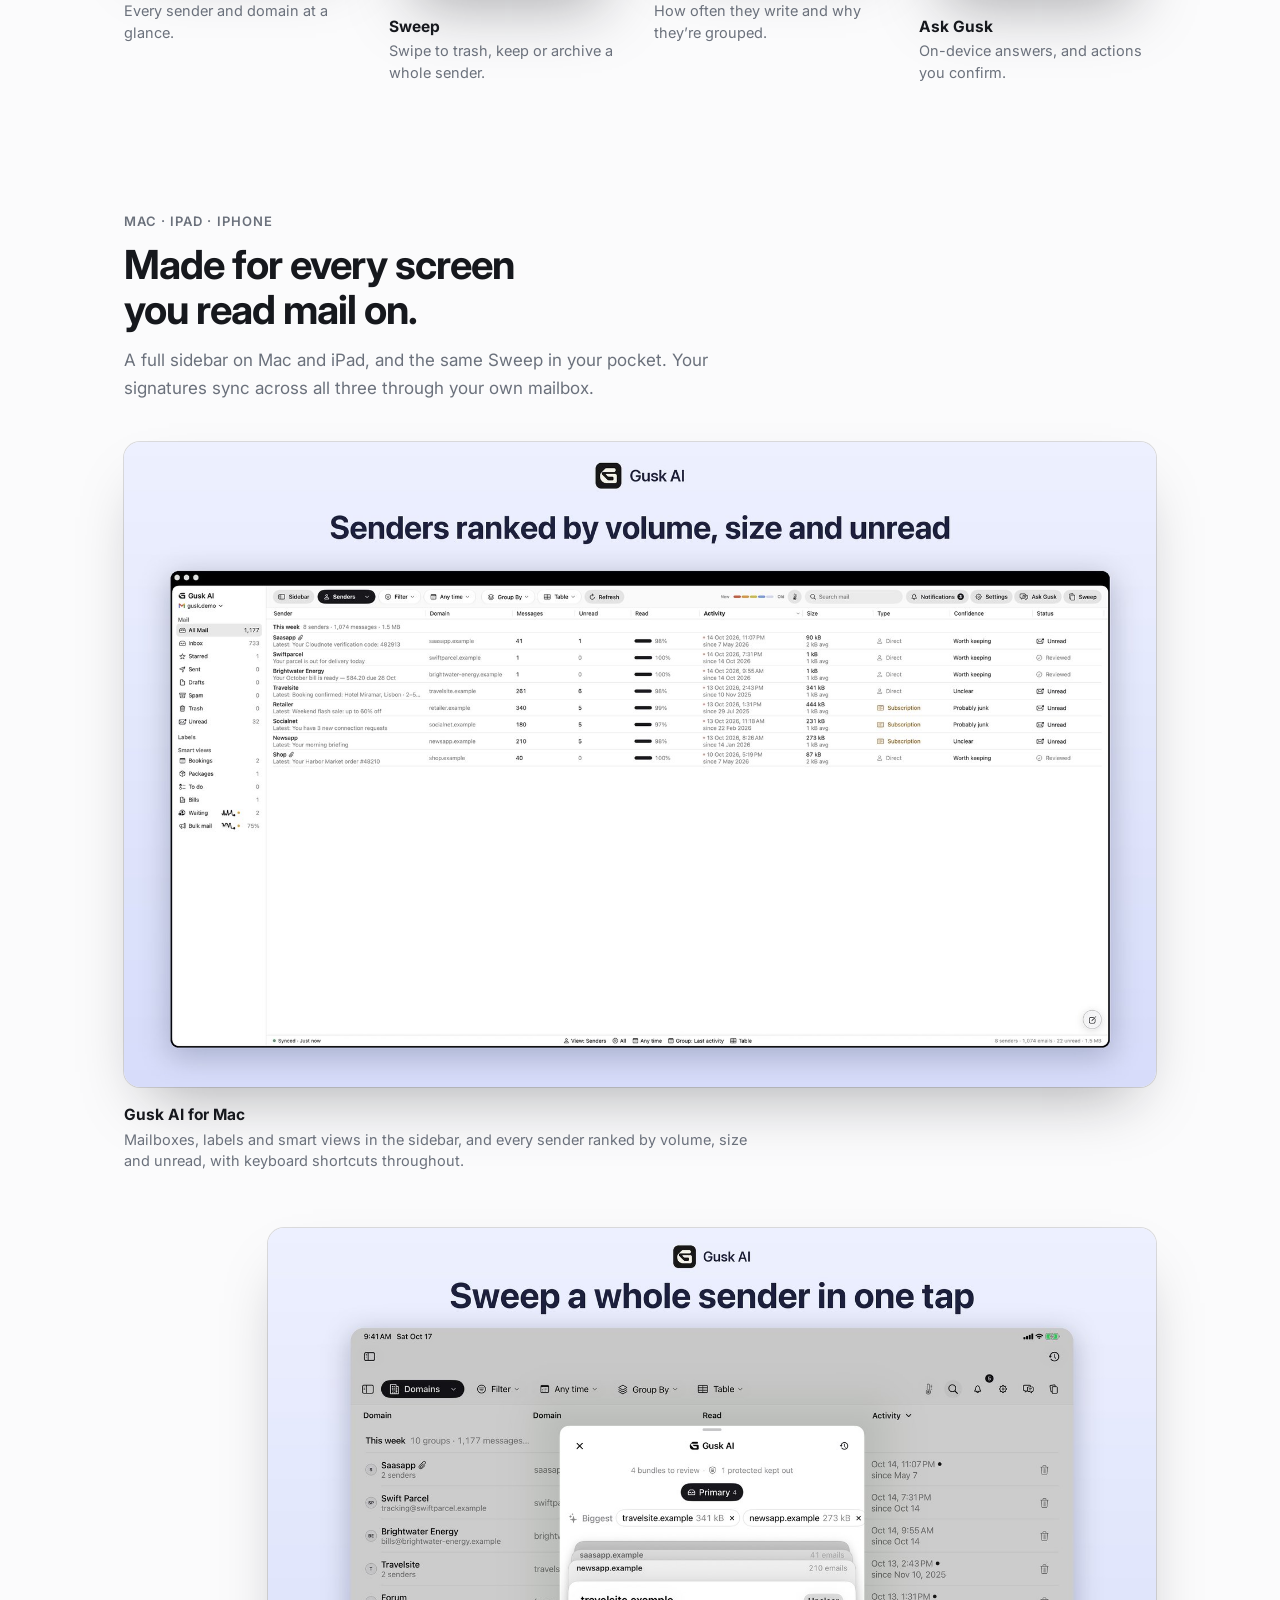
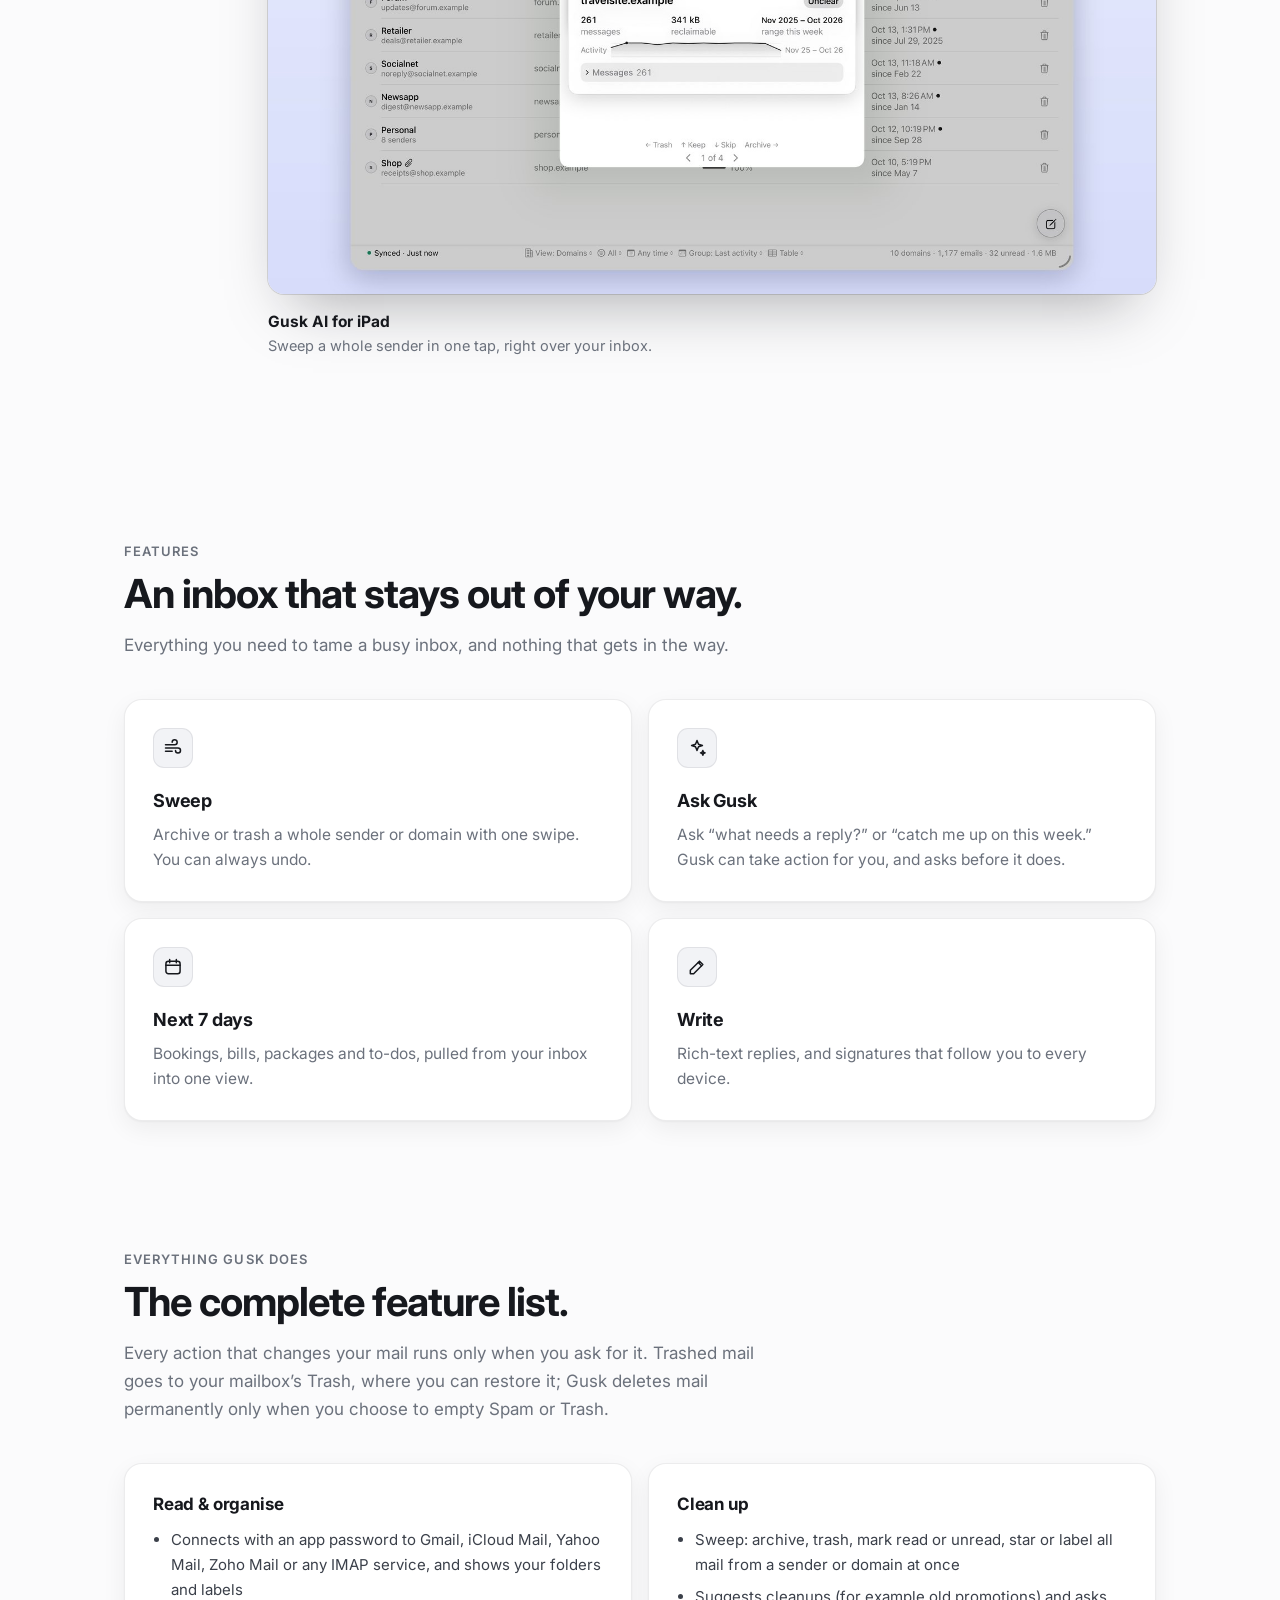
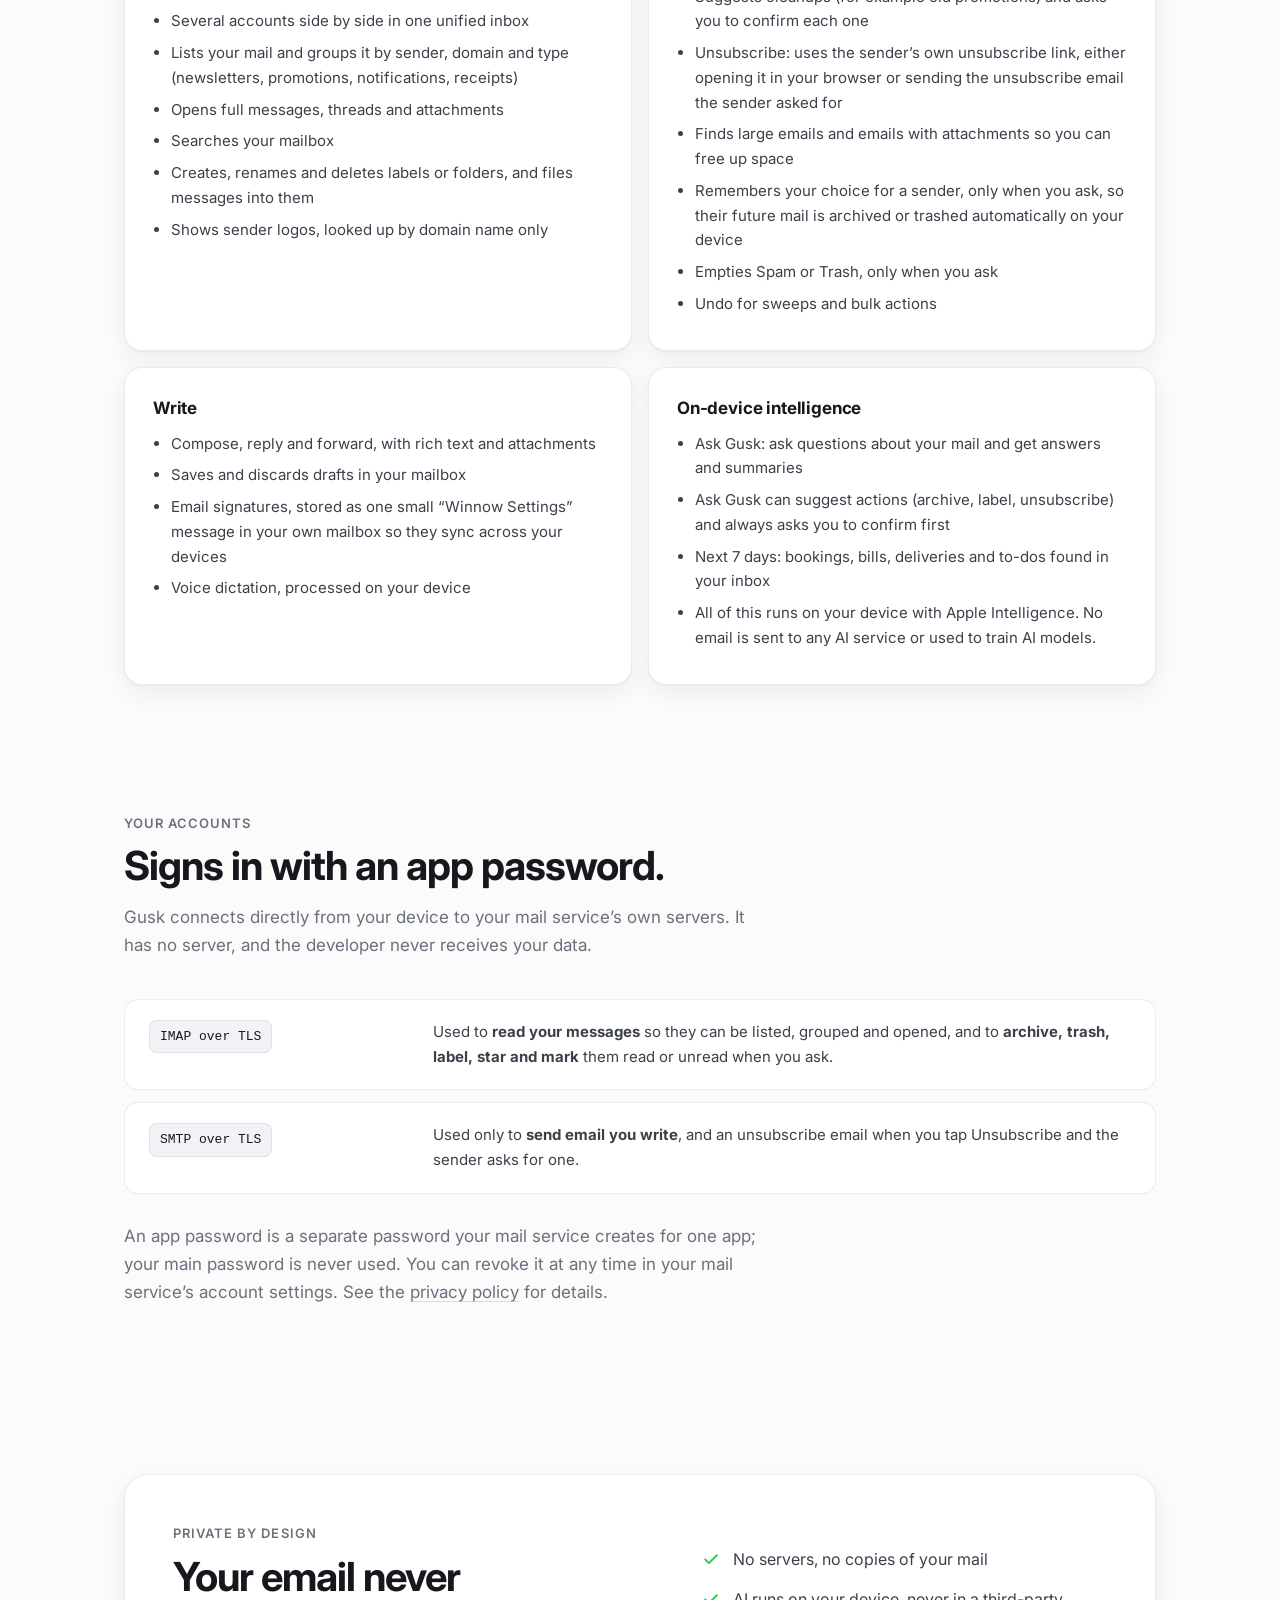
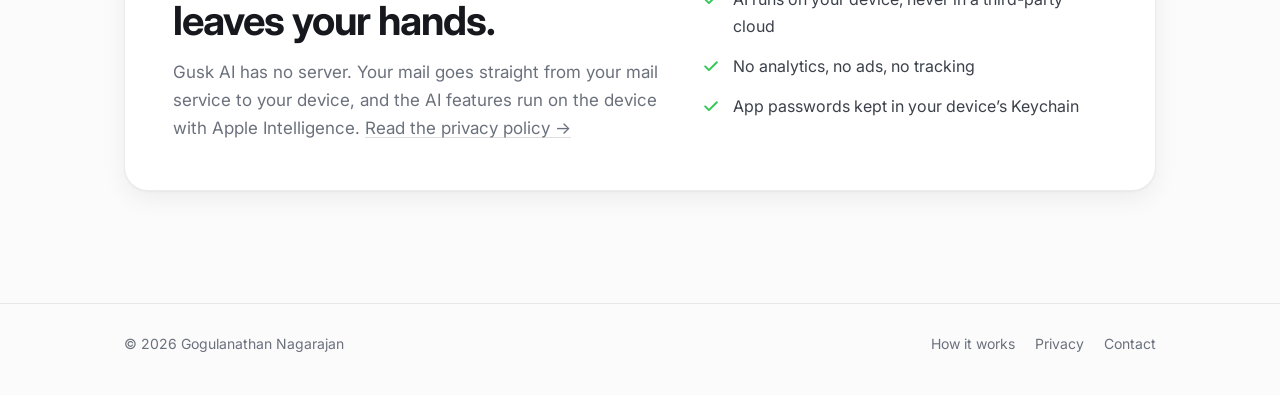
==== commit 238e901b: "Screenshots from the new App Store sets Co-Authored-By: Claude Opus 5.5 <noreply@anthropic.com>" ====
--- a/index.html
+++ b/index.html
@@ -45,7 +45,7 @@
 <p class="section-sub">A full sidebar on Mac and iPad, and the same Sweep in your pocket. Your signatures sync across all three through your own mailbox.</p>
 <figure class="device mac"><div class="shot"><img src="shots/mac.jpg" alt="Gusk AI on Mac: mailboxes, labels and smart views in the sidebar, with senders ranked by volume, size and unread" loading="lazy"></div>
 <figcaption><b>Gusk AI for Mac</b>Mailboxes, labels and smart views in the sidebar, and every sender ranked by volume, size and unread, with keyboard shortcuts throughout.</figcaption></figure>
-<figure class="device ipad"><div class="shot"><img src="shots/ipad.jpg" alt="Gusk AI on iPad: a Sweep card over the subjects grid" loading="lazy"></div>
+<figure class="device ipad"><div class="shot"><img src="shots/ipad.jpg" alt="Gusk AI on iPad: a Sweep card over the domains table" loading="lazy"></div>
 <figcaption><b>Gusk AI for iPad</b>Sweep a whole sender in one tap, right over your inbox.</figcaption></figure>
 </div></section>
 
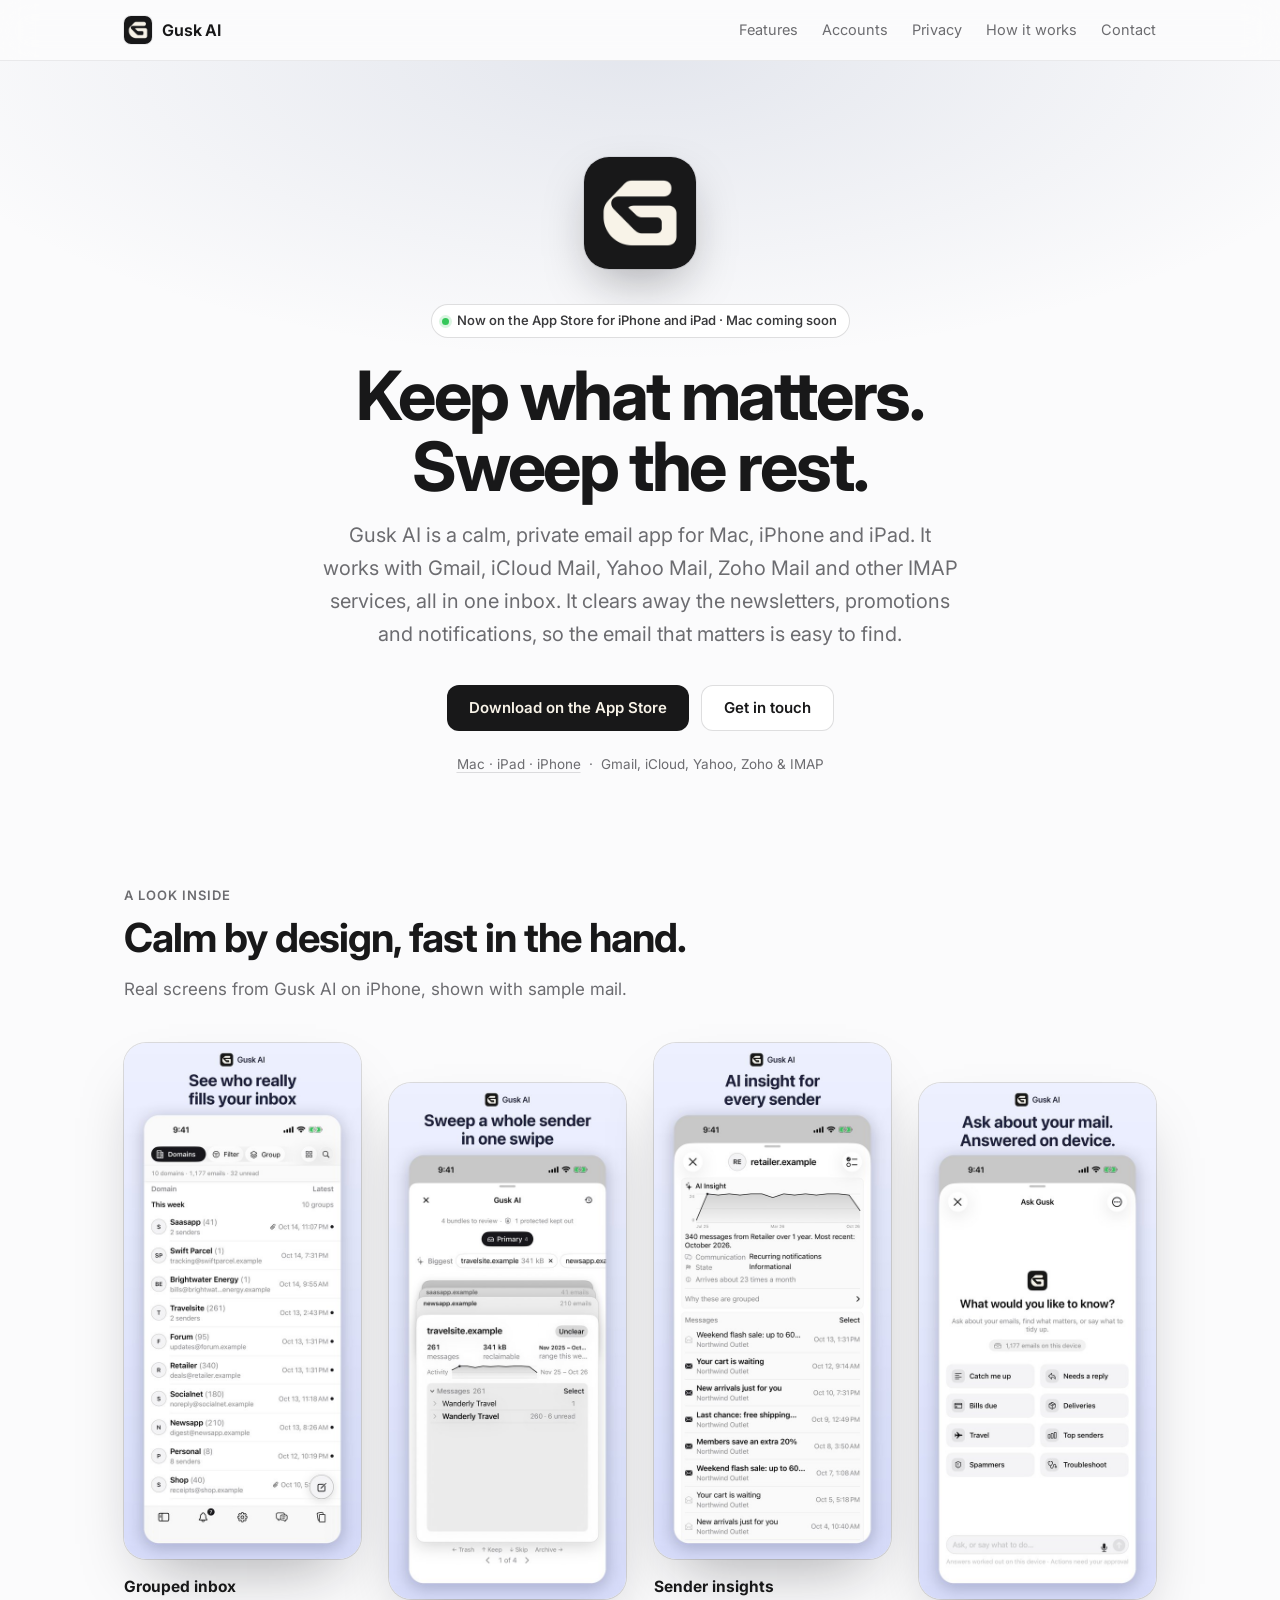
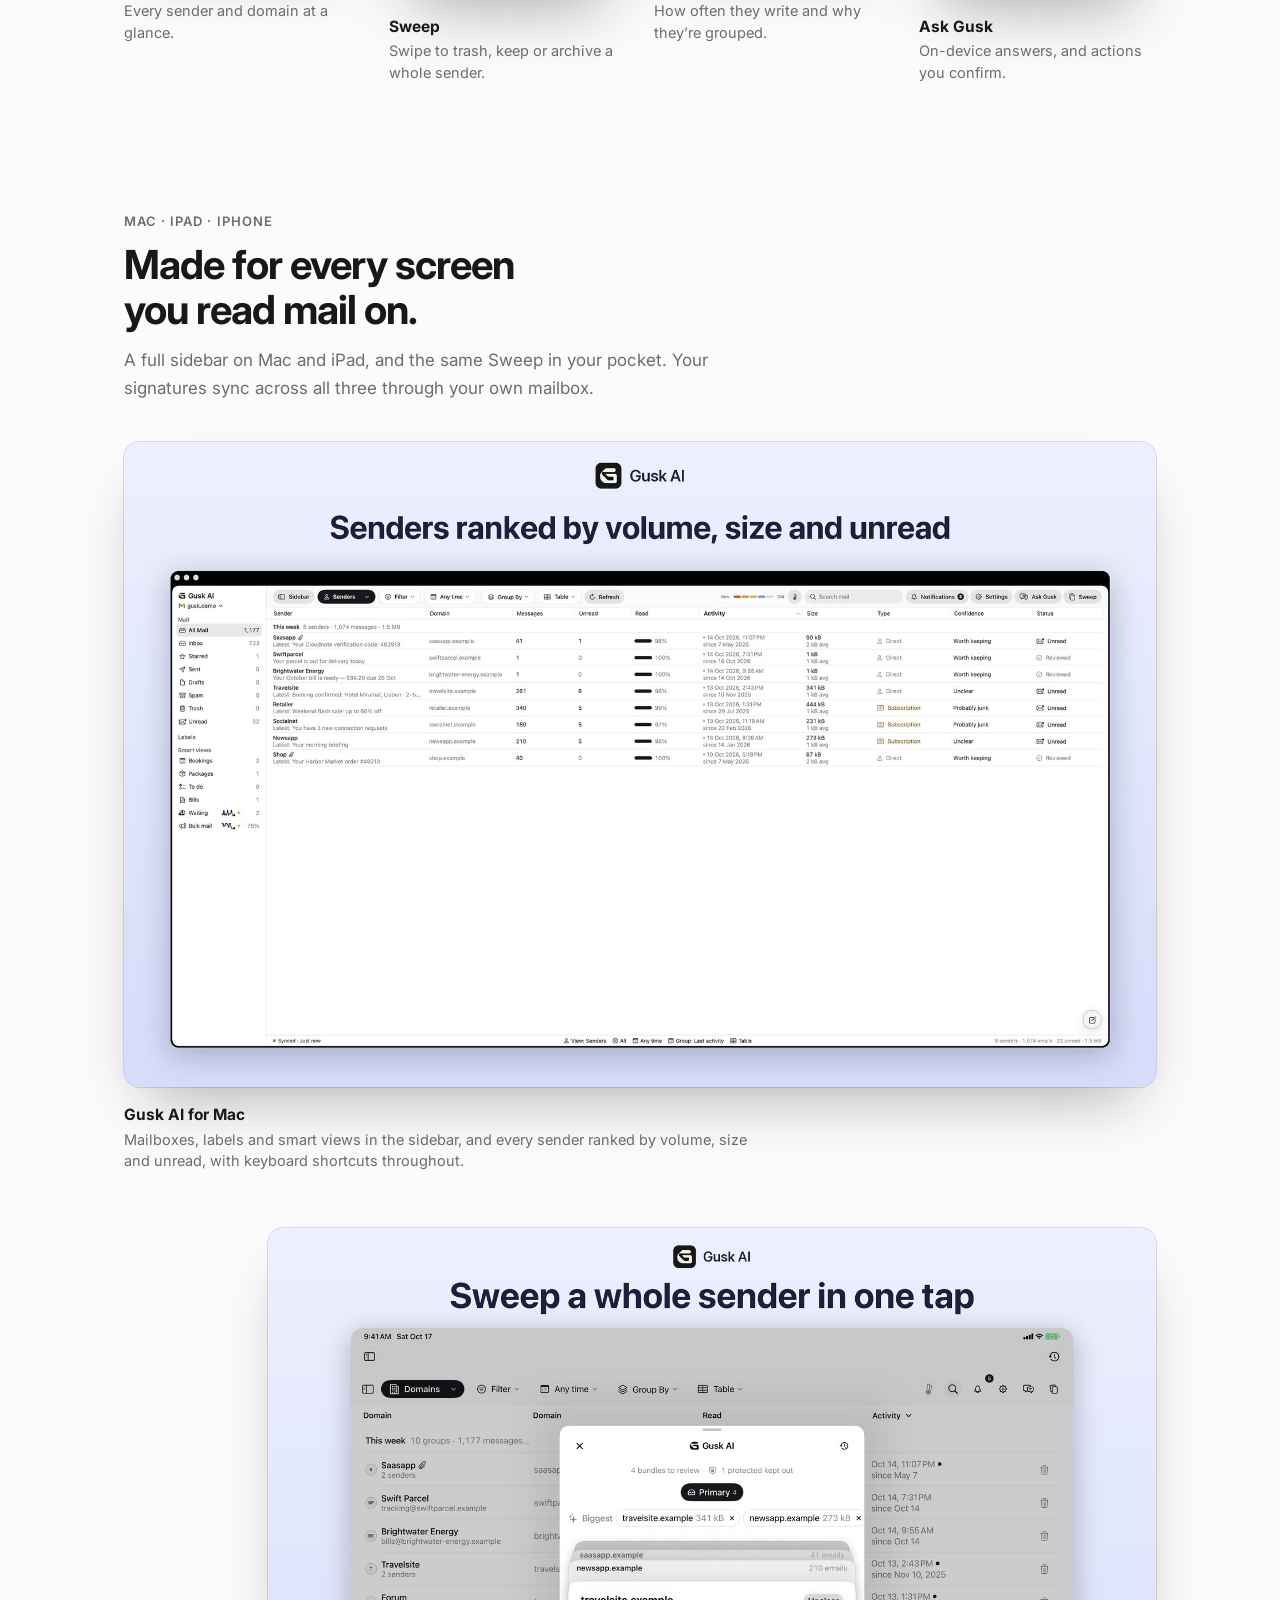
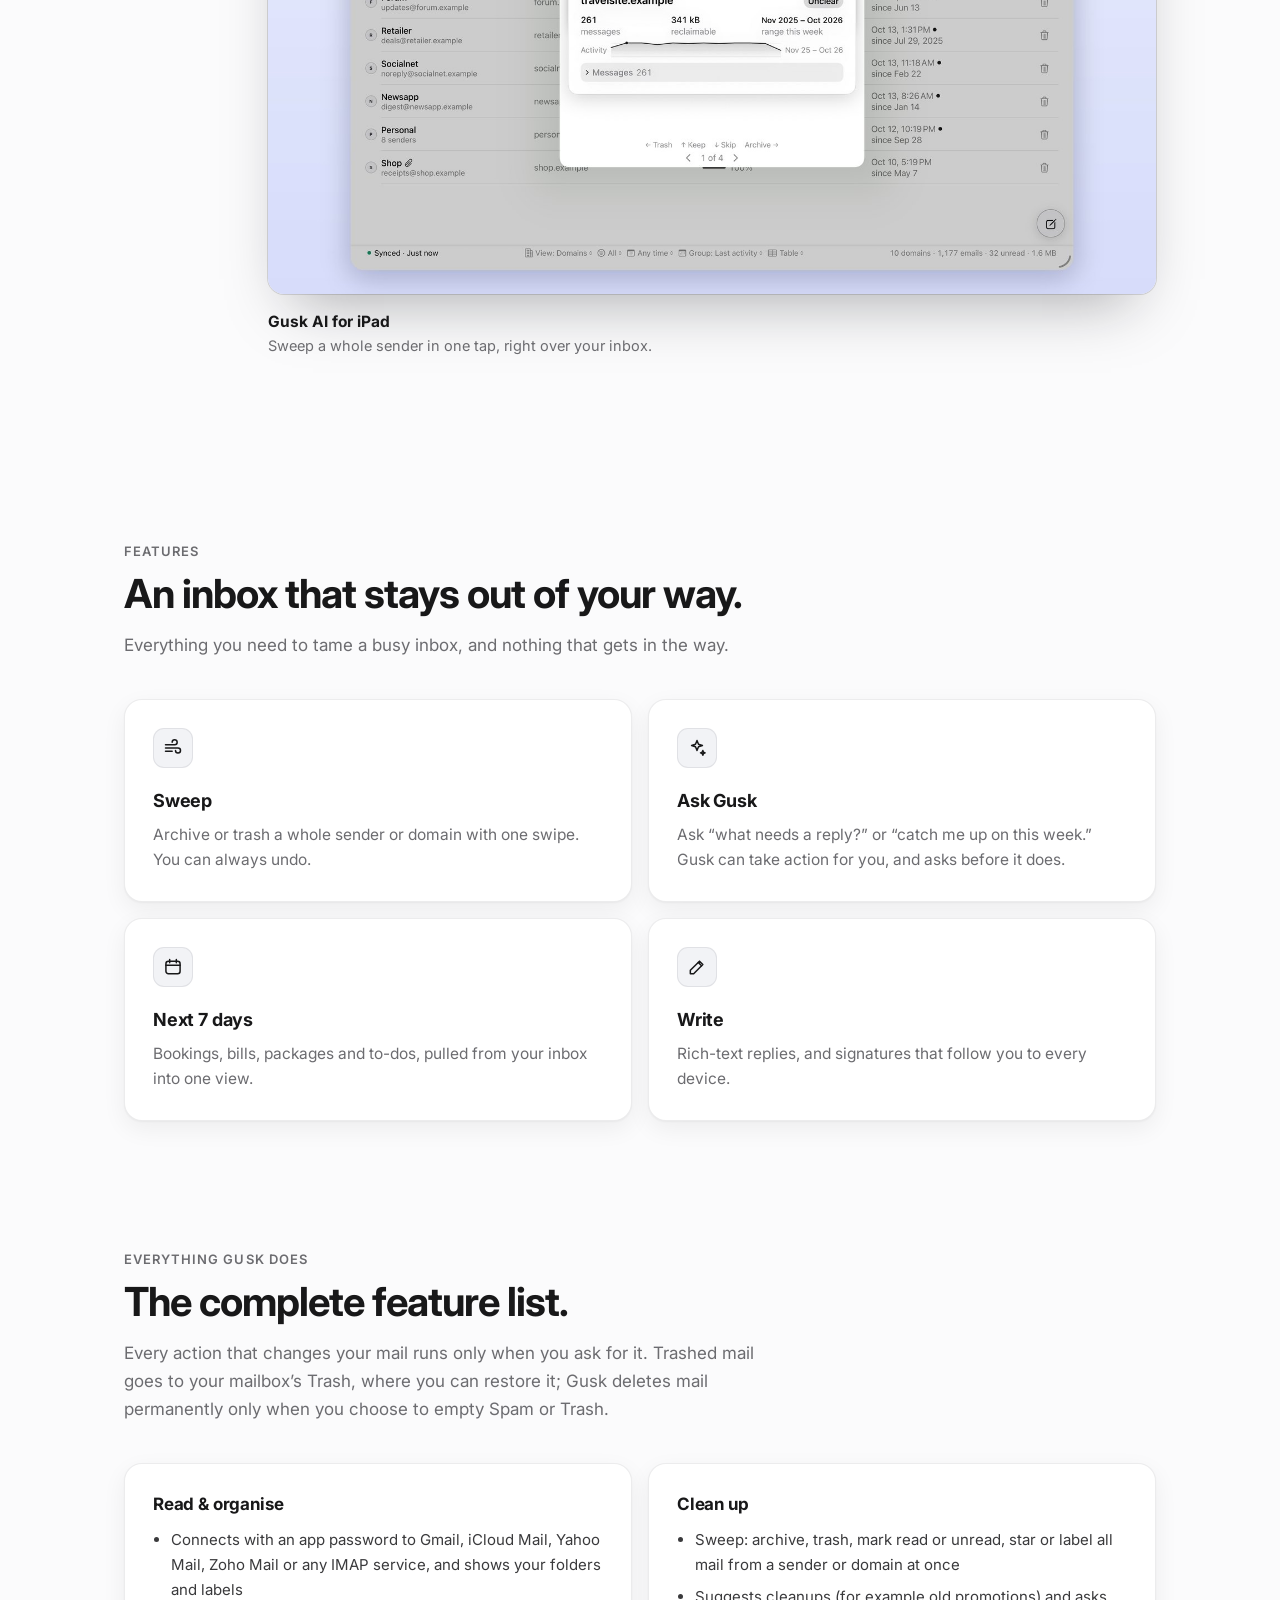
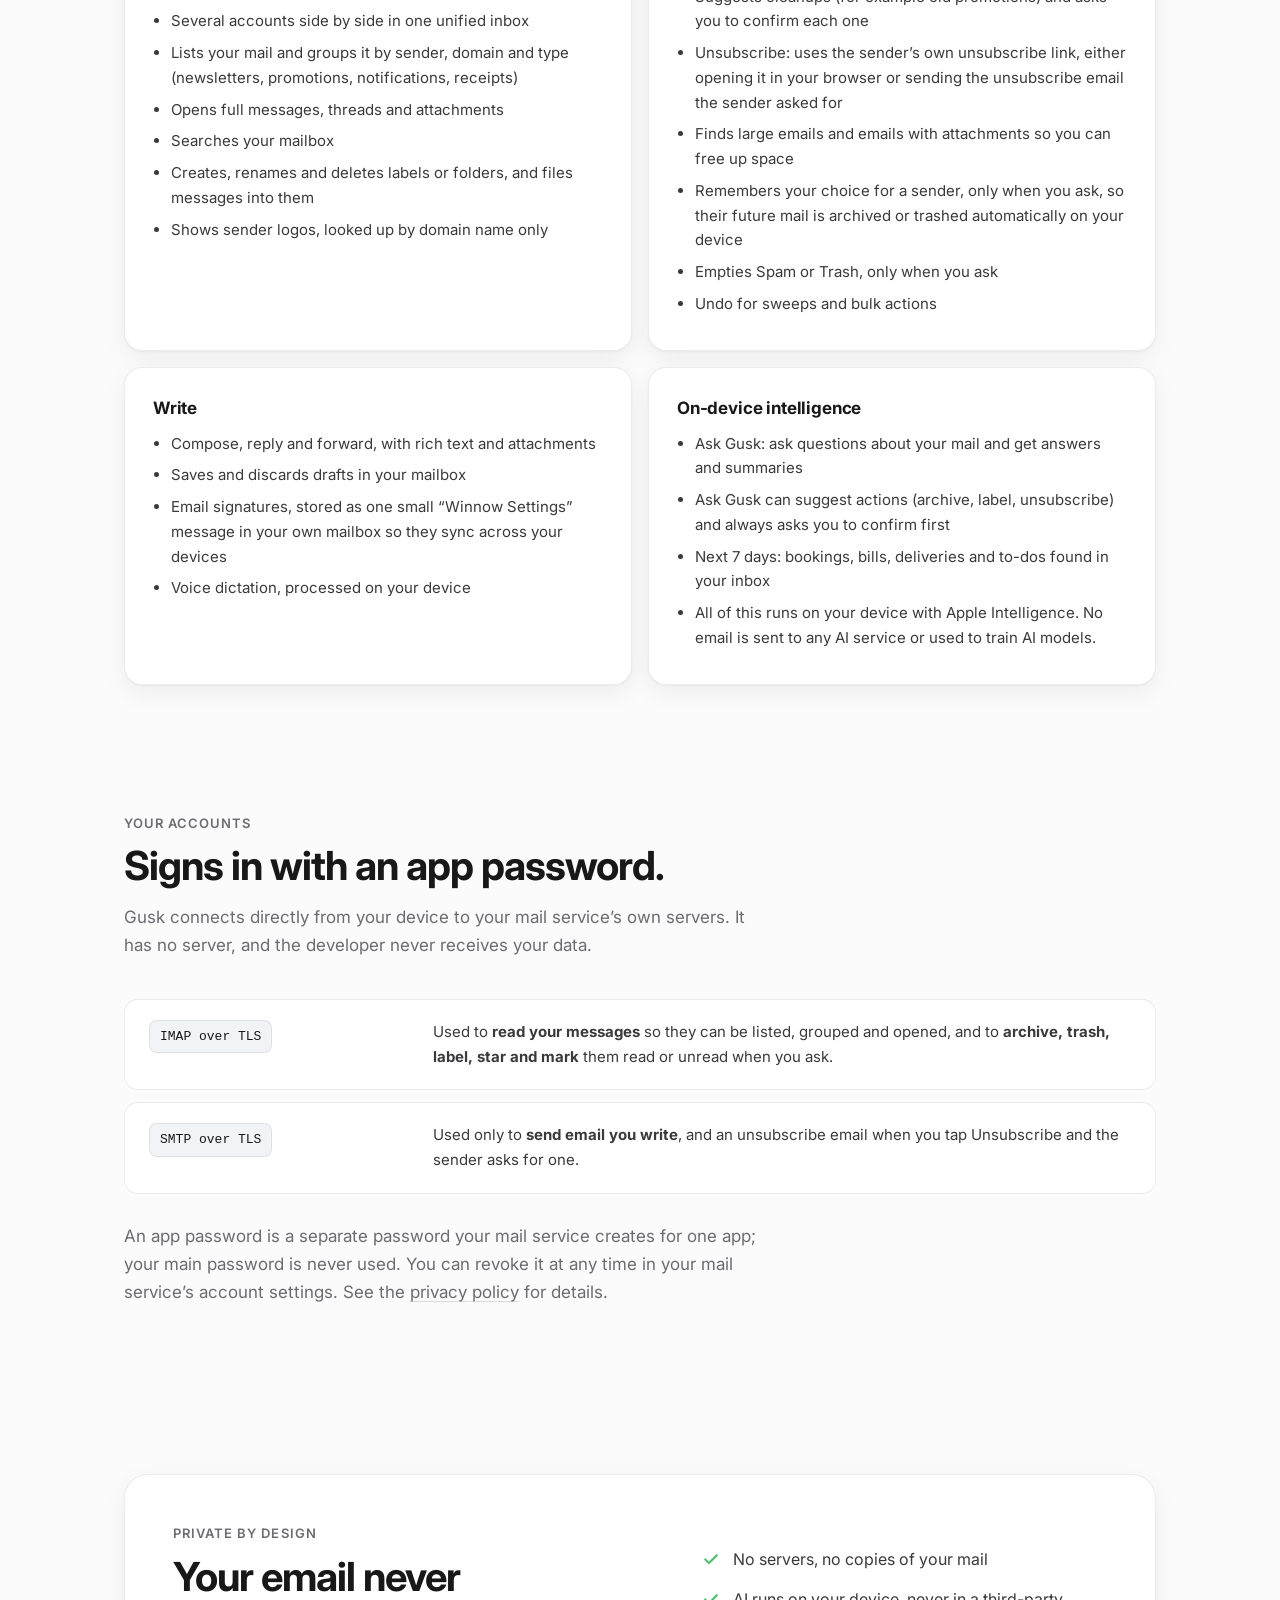
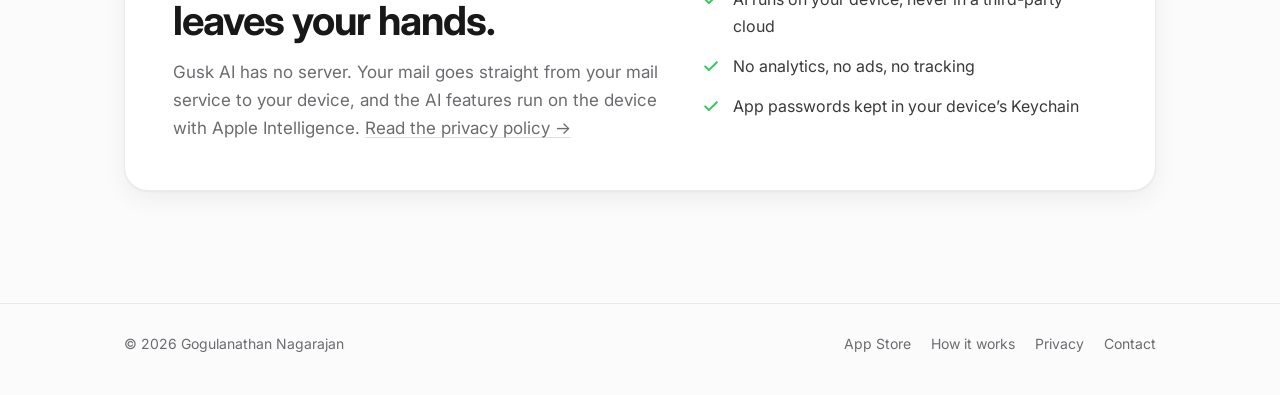
==== commit e2b7e139: "Gusk AI is on the App Store (iPhone and iPad) Co-Authored-By: Claude Opus 5.5 <noreply@anthropic.com" ====
--- a/index.html
+++ b/index.html
@@ -4,6 +4,7 @@
 <meta name="description" content="Gusk AI — a calm, private email app for Mac, iPhone and iPad. Keep what matters. Sweep the rest.">
 <meta name="theme-color" content="#fbfbfc" media="(prefers-color-scheme: light)"><meta name="theme-color" content="#0c0d10" media="(prefers-color-scheme: dark)">
 <meta property="og:title" content="Gusk AI"><meta property="og:description" content="A calm, private email app for Mac, iPhone and iPad."><meta property="og:image" content="https://ngogulanathan.github.io/og.png"><meta property="og:image:width" content="1200"><meta property="og:image:height" content="630"><meta name="twitter:card" content="summary_large_image">
+<meta name="apple-itunes-app" content="app-id=6816583251">
 <link rel="icon" href="logo.png"><link rel="apple-touch-icon" href="logo.png">
 <link rel="preconnect" href="https://fonts.googleapis.com"><link rel="preconnect" href="https://fonts.gstatic.com" crossorigin>
 <link href="https://fonts.googleapis.com/css2?family=Inter:wght@400;500;600;700;800&display=swap" rel="stylesheet">
@@ -17,12 +18,12 @@
 <main>
 <div class="hero"><div class="wrap">
 <div class="app-icon"><picture><source srcset="logo-dark.png" media="(prefers-color-scheme: dark)"><img src="logo.png" alt="Gusk AI app icon" width="112" height="112"></picture></div><br>
-<span class="pill"><i></i>Coming soon to the App Store</span>
+<span class="pill"><i></i>Now on the App Store for iPhone and iPad · Mac coming soon</span>
 <h1>Keep what matters. Sweep the rest.</h1>
 <p class="lede">Gusk AI is a calm, private email app for Mac, iPhone and iPad. It works with Gmail, iCloud Mail, Yahoo Mail, Zoho Mail and other IMAP services, all in one inbox. It clears away the newsletters, promotions and notifications, so the email that matters is easy to find.</p>
 <div class="cta">
-<a class="btn btn-primary" href="mailto:ngogulanathan@gmail.com?subject=Gusk%20AI">Get in touch</a>
-<a class="btn btn-ghost" href="privacy.html">Privacy policy</a>
+<a class="btn btn-primary" href="https://apps.apple.com/in/app/gusk-ai/id6816583251">Download on the App Store</a>
+<a class="btn btn-ghost" href="mailto:ngogulanathan@gmail.com?subject=Gusk%20AI">Get in touch</a>
 </div>
 <p class="platforms"><a href="#devices">Mac · iPad · iPhone</a> &nbsp;·&nbsp; Gmail, iCloud, Yahoo, Zoho &amp; IMAP</p>
 </div></div>
@@ -133,6 +134,6 @@
 
 <footer class="foot"><div class="wrap">
 <span>© 2026 Gogulanathan Nagarajan</span>
-<nav><a href="how-it-works.html">How it works</a><a href="privacy.html">Privacy</a><a href="mailto:ngogulanathan@gmail.com">Contact</a></nav>
+<nav><a href="https://apps.apple.com/in/app/gusk-ai/id6816583251">App Store</a><a href="how-it-works.html">How it works</a><a href="privacy.html">Privacy</a><a href="mailto:ngogulanathan@gmail.com">Contact</a></nav>
 </div></footer>
 </body></html>
--- a/style.css
+++ b/style.css
@@ -1,13 +1,14 @@
 :root{
-  --bg:#fbfbfc;--bg-2:#f2f3f6;--card:#fff;--ink:#16181d;--ink-2:#3b404a;--muted:#6b717c;
-  --line:rgba(22,24,29,.08);--line-2:rgba(22,24,29,.14);--accent:#2e3440;--accent-ink:#fff;
+  /* Text in the icon's colours: ink on the light page, cream on the dark one. */
+  --bg:#fbfbfc;--bg-2:#f2f3f6;--card:#fff;--ink:#181819;--ink-2:#3a3a3c;--muted:#6c6c70;
+  --line:rgba(22,24,29,.08);--line-2:rgba(22,24,29,.14);--accent:#181819;--accent-ink:#f8f3e8;
   --glow:rgba(120,135,170,.18);--shadow:0 1px 2px rgba(16,18,24,.04),0 8px 24px rgba(16,18,24,.06);
   --radius:18px;--max:1080px;
   --font:"Inter",-apple-system,BlinkMacSystemFont,"SF Pro Text","Segoe UI",Roboto,Helvetica,Arial,sans-serif;
 }
 @media (prefers-color-scheme:dark){:root{
-  --bg:#0c0d10;--bg-2:#121419;--card:#15171c;--ink:#eceef2;--ink-2:#c3c8d1;--muted:#8a919c;
-  --line:rgba(255,255,255,.07);--line-2:rgba(255,255,255,.13);--accent:#eceef2;--accent-ink:#111318;
+  --bg:#0c0d10;--bg-2:#121419;--card:#15171c;--ink:#f8f3e8;--ink-2:#d9d3c7;--muted:#a19c92;
+  --line:rgba(255,255,255,.07);--line-2:rgba(255,255,255,.13);--accent:#f8f3e8;--accent-ink:#181819;
   --glow:rgba(120,140,190,.16);--shadow:0 1px 2px rgba(0,0,0,.3),0 12px 32px rgba(0,0,0,.35);
 }}
 *{box-sizing:border-box}
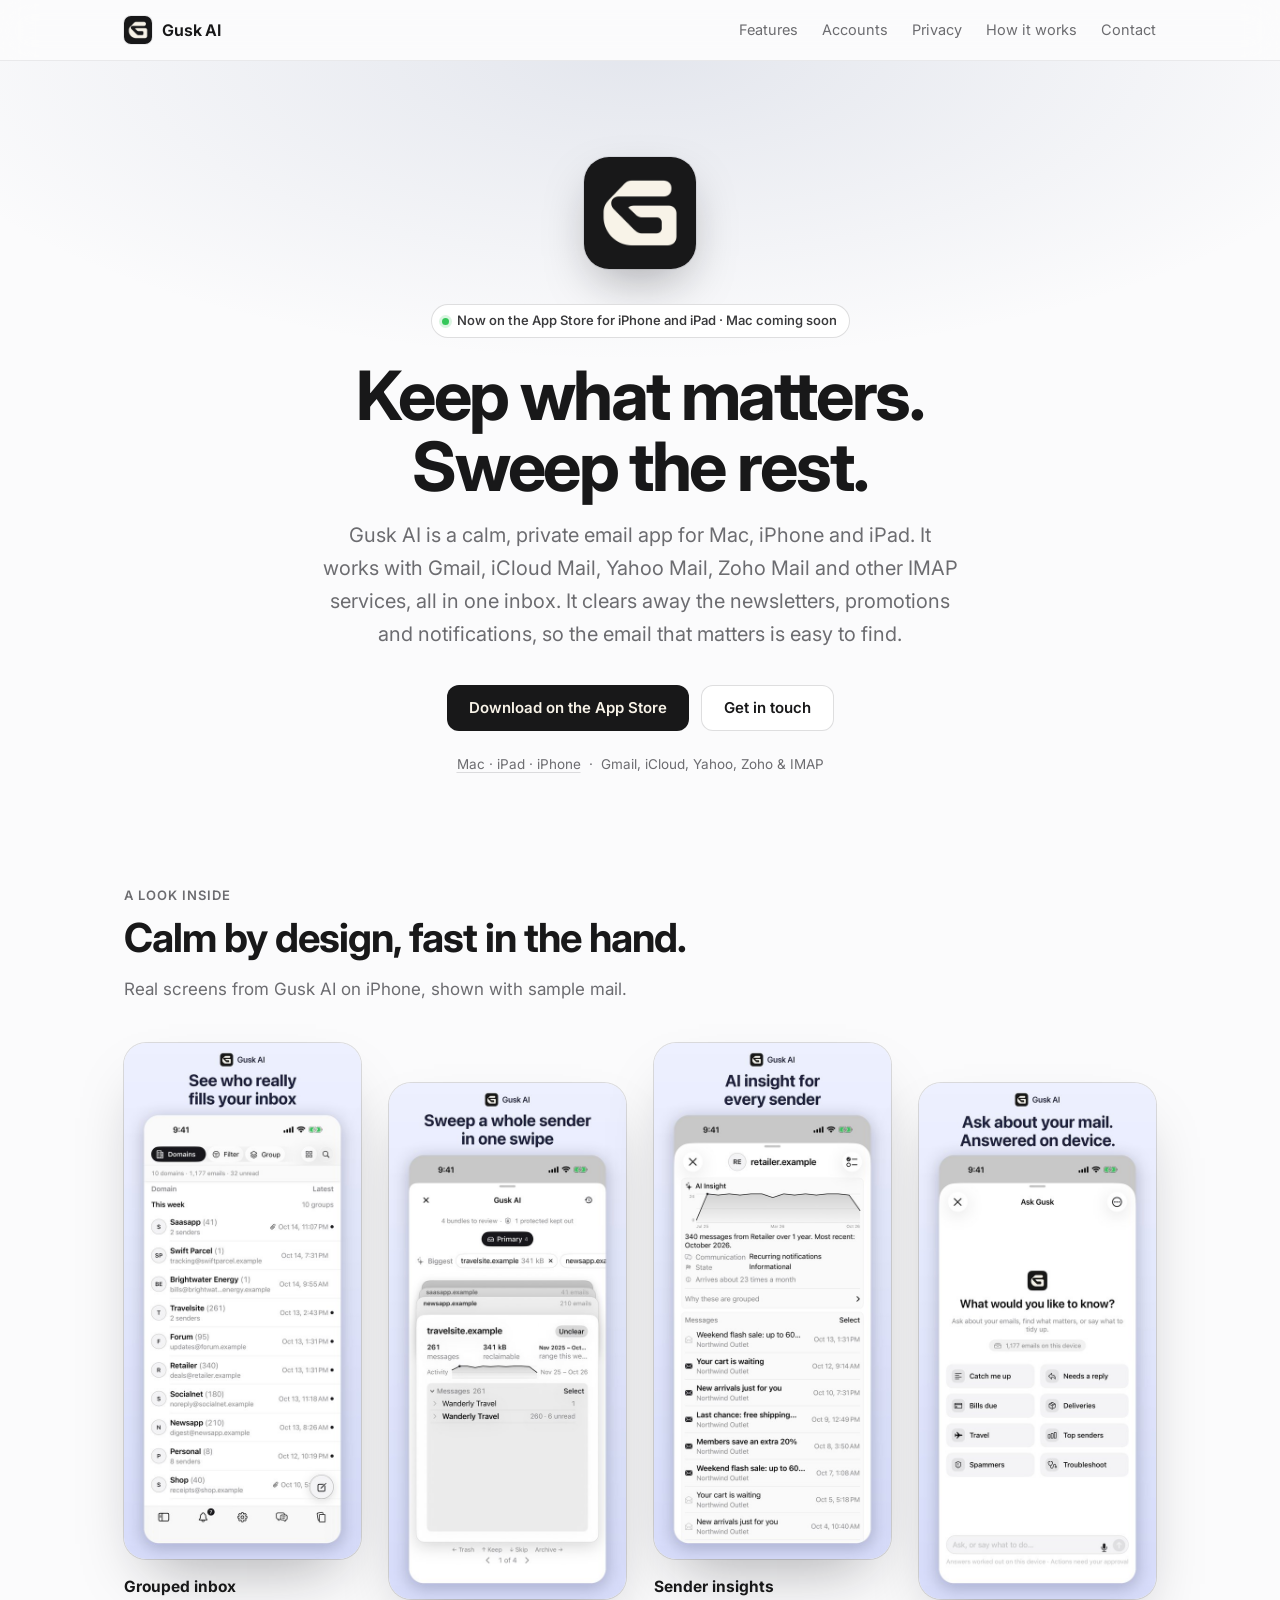
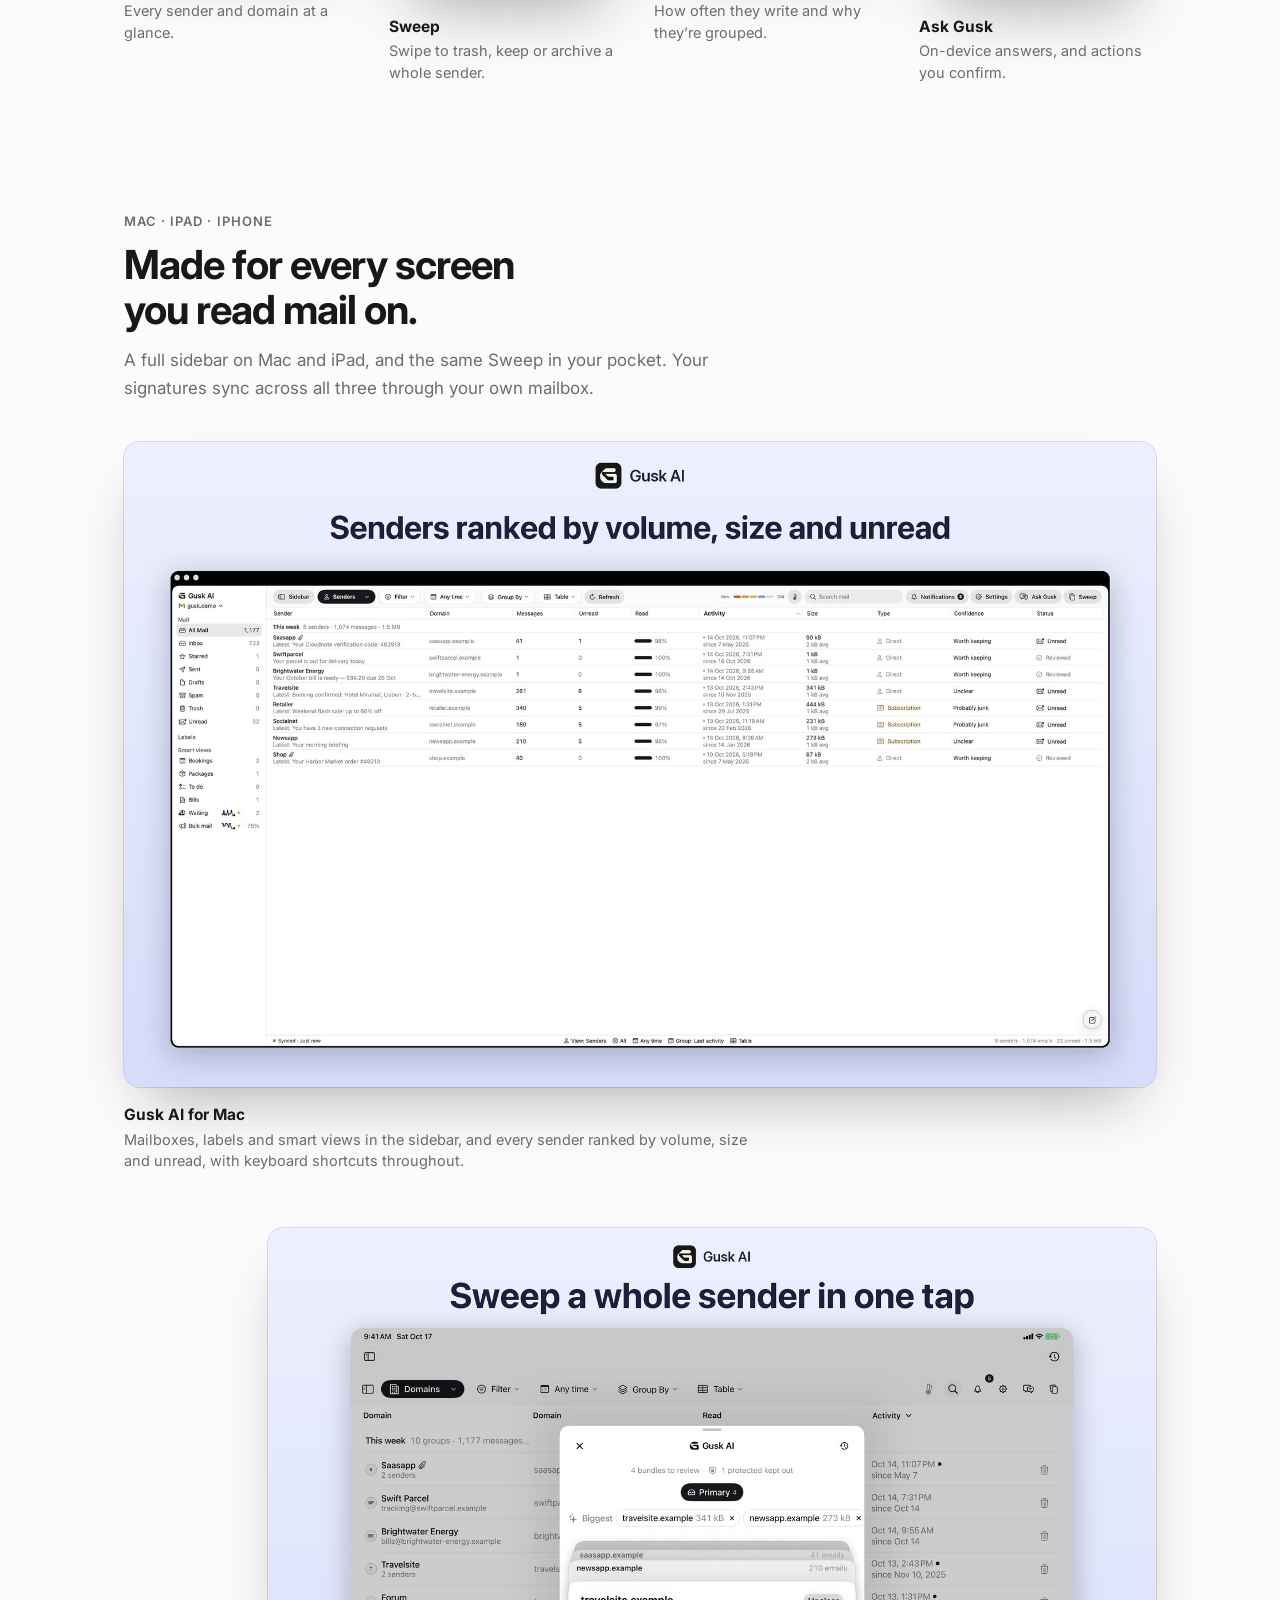
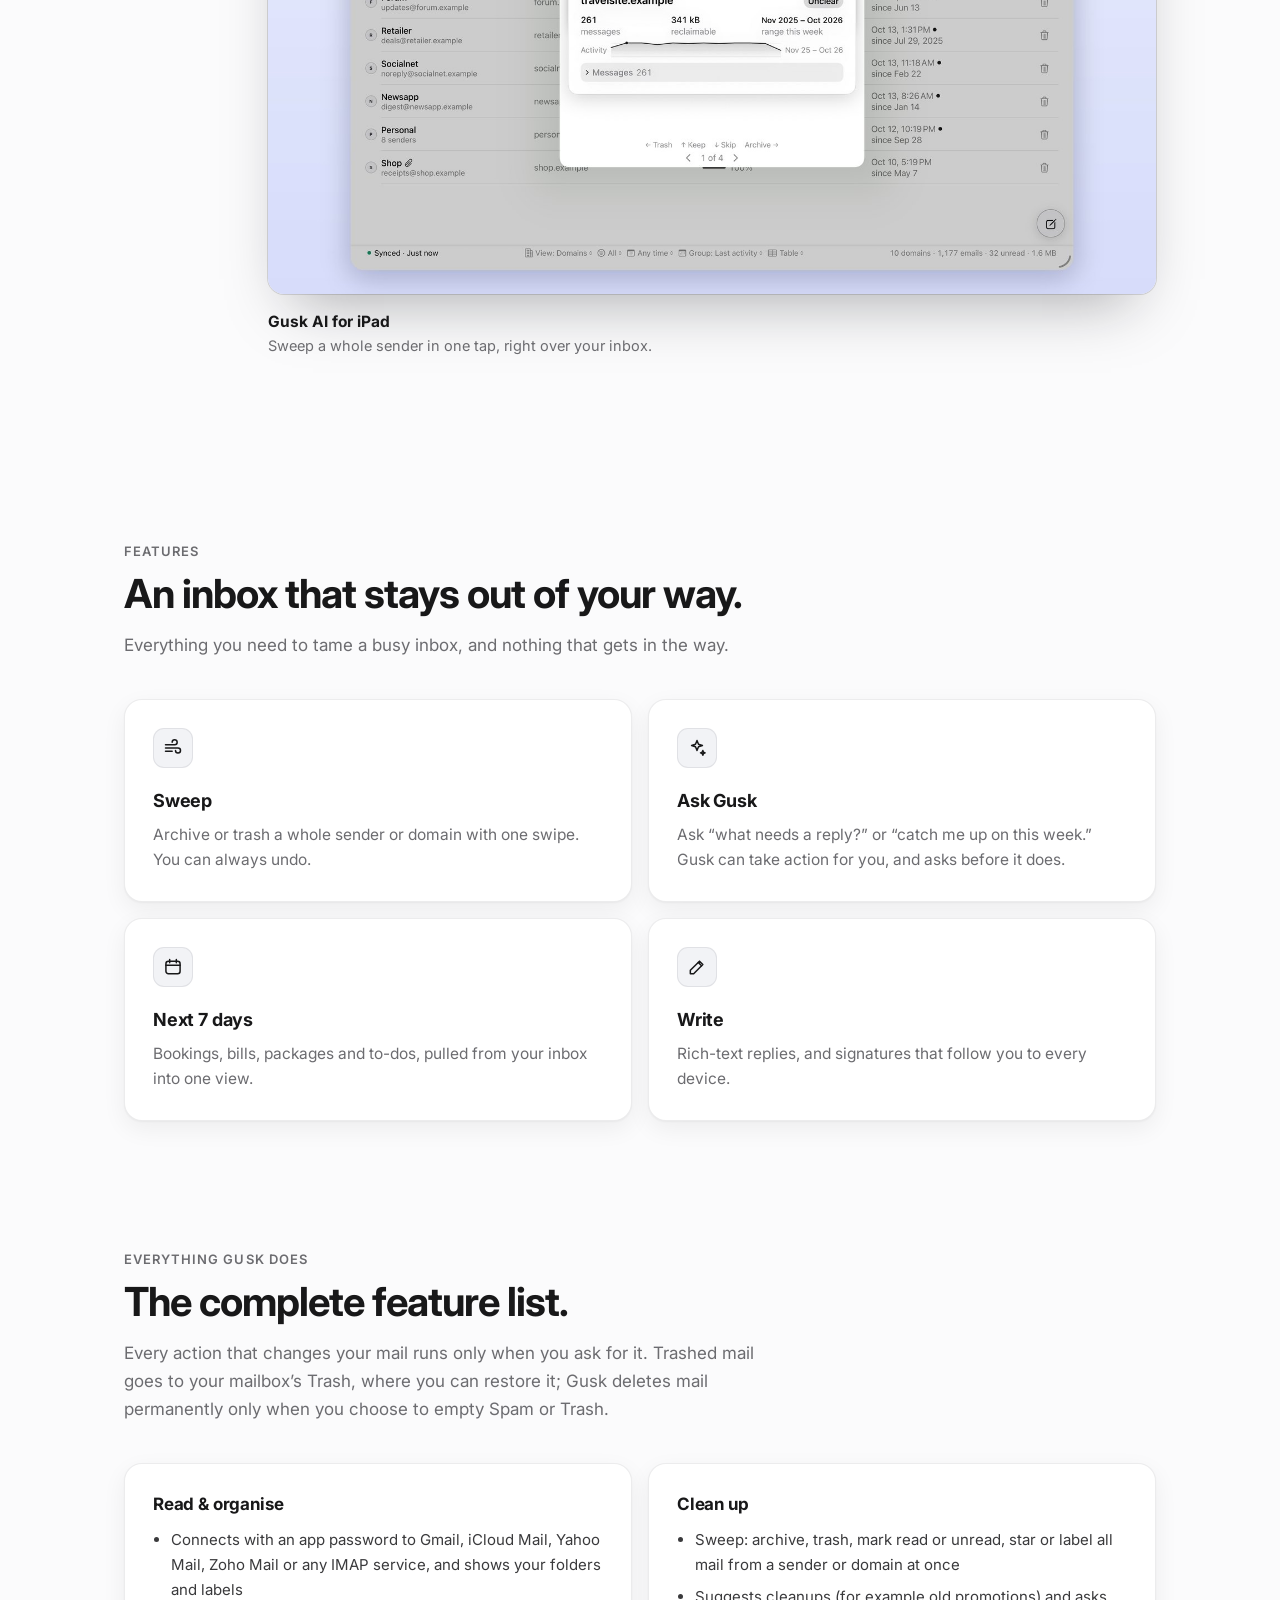
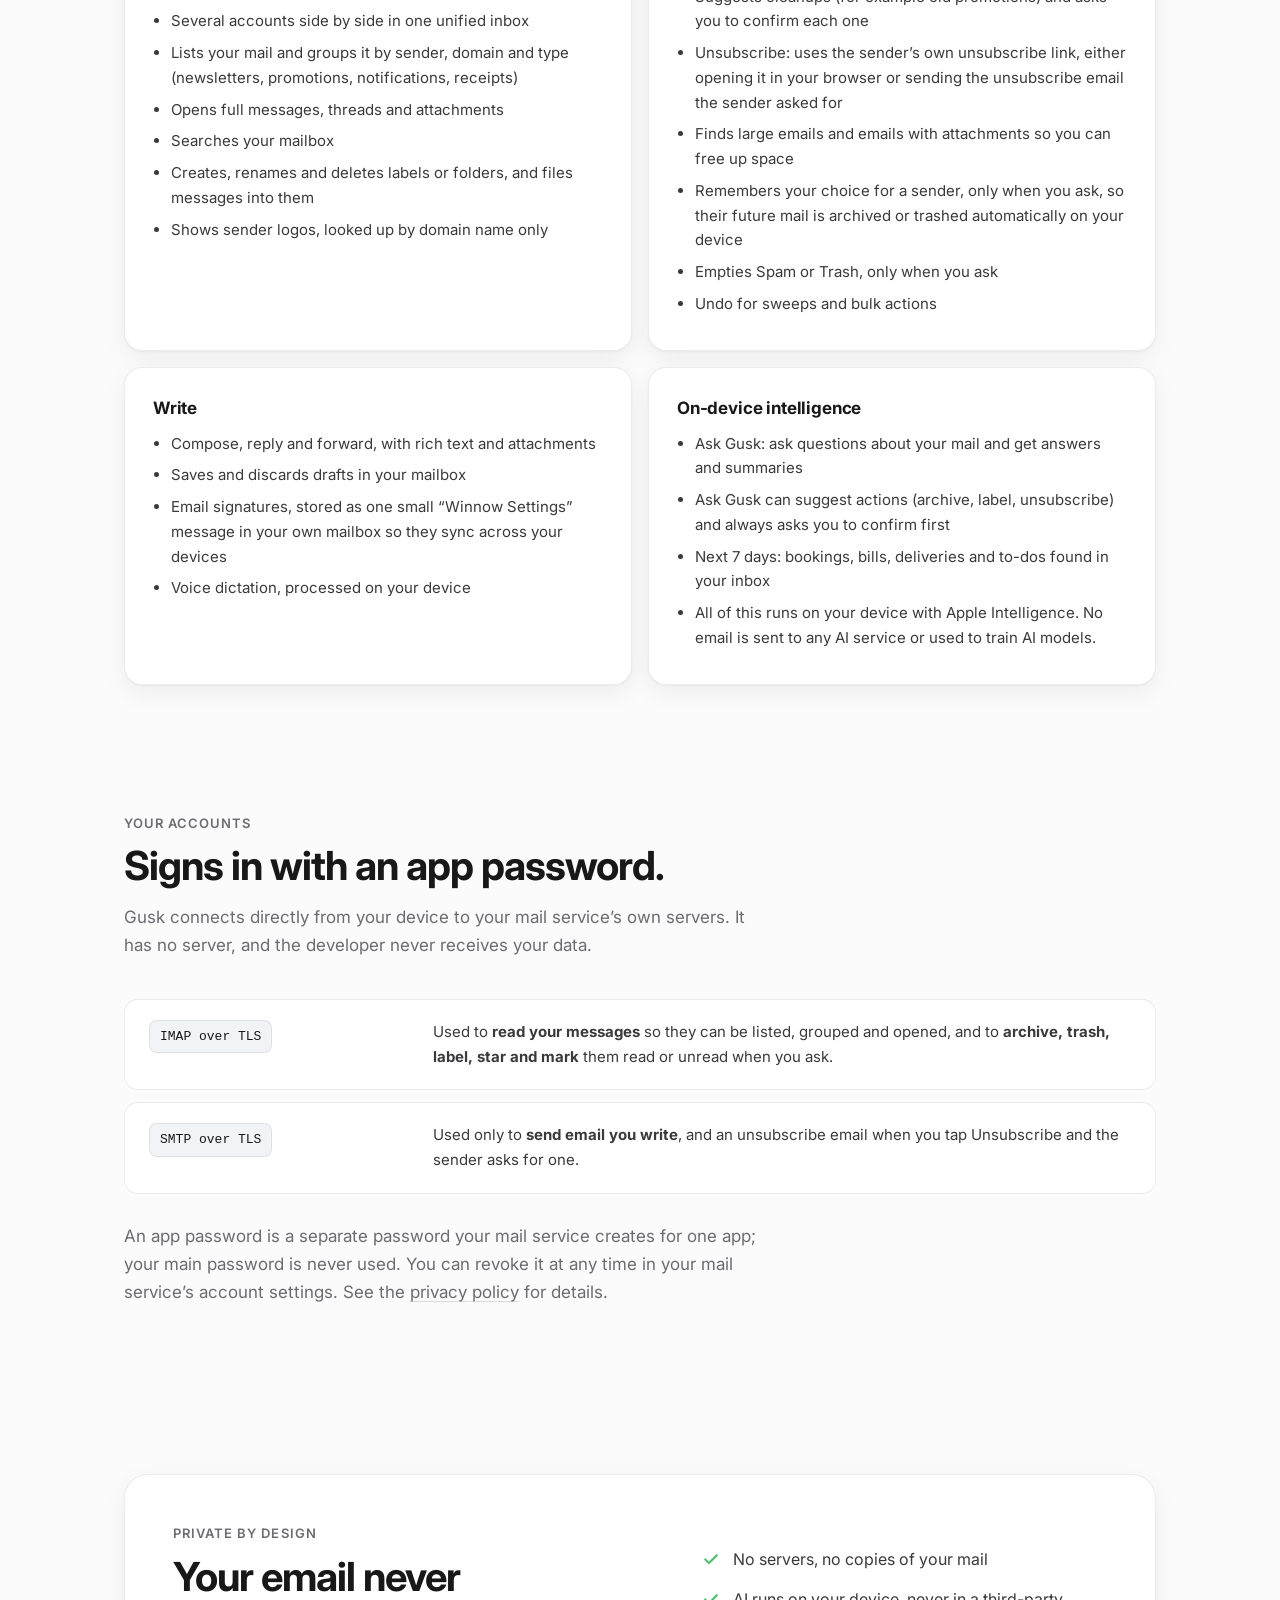
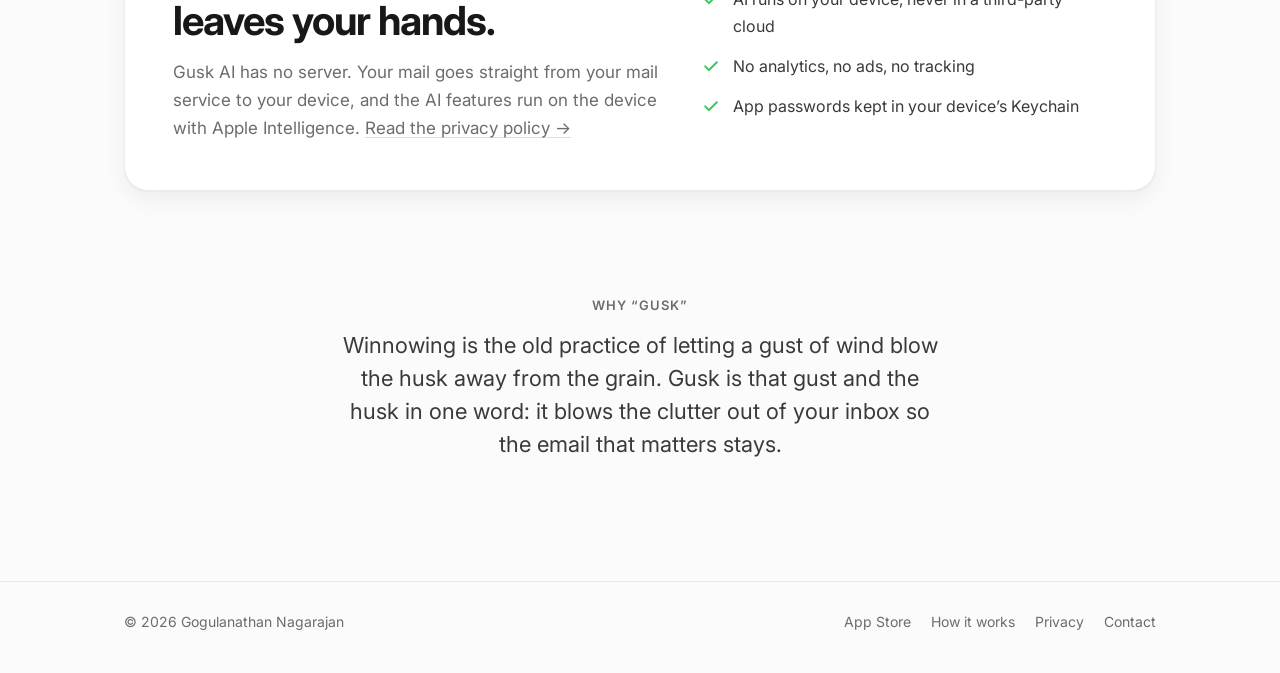
==== commit 8cd3fb9d: "Why the name: winnowing, a gust and the husk Co-Authored-By: Claude Opus 5.5 <noreply@anthropic.com>" ====
--- a/index.html
+++ b/index.html
@@ -130,6 +130,11 @@
 </ul>
 </div>
 </div></section>
+<section id="name" class="name"><div class="wrap">
+<p class="eyebrow">Why “Gusk”</p>
+<p class="name-story">Winnowing is the old practice of letting a gust of wind blow the husk away from the grain. Gusk is that gust and the husk in one word: it blows the clutter out of your inbox so the email that matters stays.</p>
+</div></section>
+
 </main>
 
 <footer class="foot"><div class="wrap">
--- a/style.css
+++ b/style.css
@@ -126,3 +126,8 @@
 .shot:hover{transform:translateY(-4px)}
 .shot img{display:block;width:100%;height:auto}
 .device .shot{border-radius:16px}
+
+/* Why the name */
+.name{text-align:center;padding:40px 0 72px}
+.name .eyebrow{margin-bottom:12px}
+.name-story{font-size:clamp(18px,2.2vw,22px);line-height:1.5;color:var(--ink-2);max-width:38rem;margin:0 auto;text-wrap:pretty}
